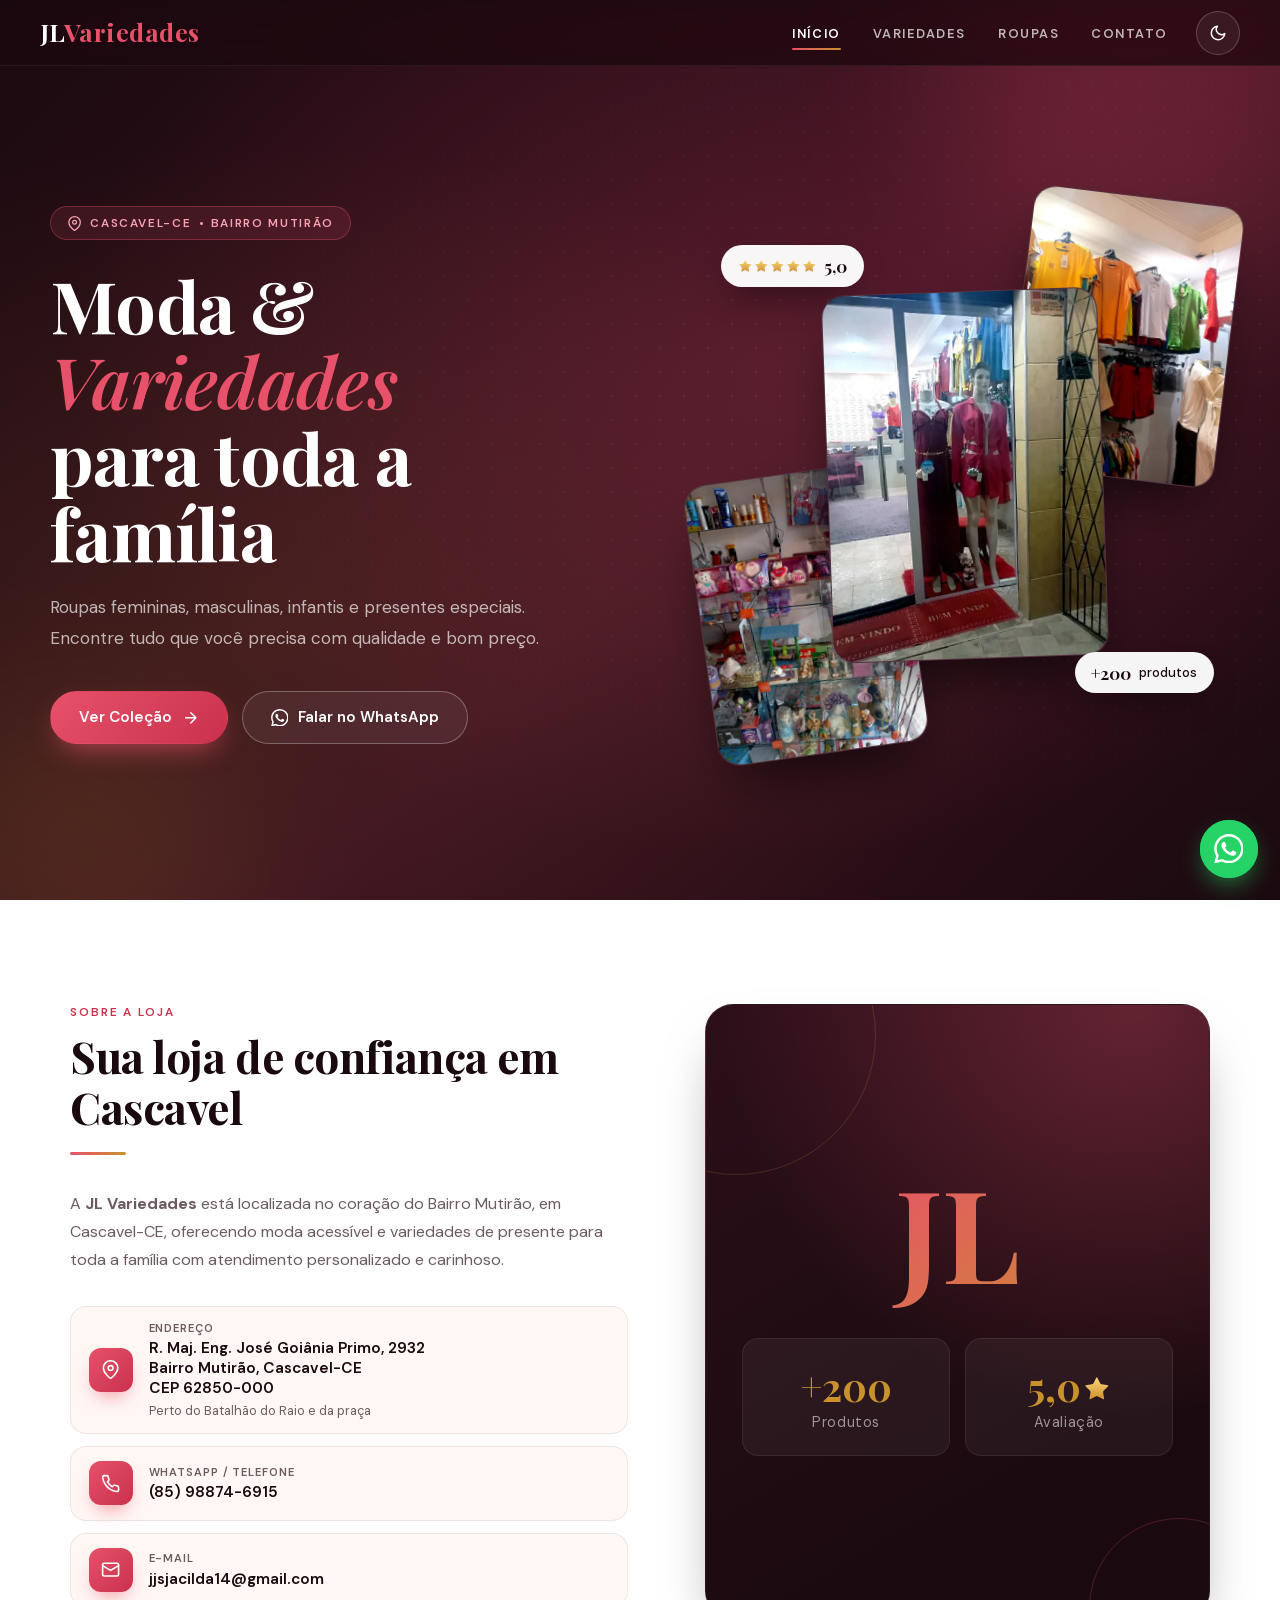
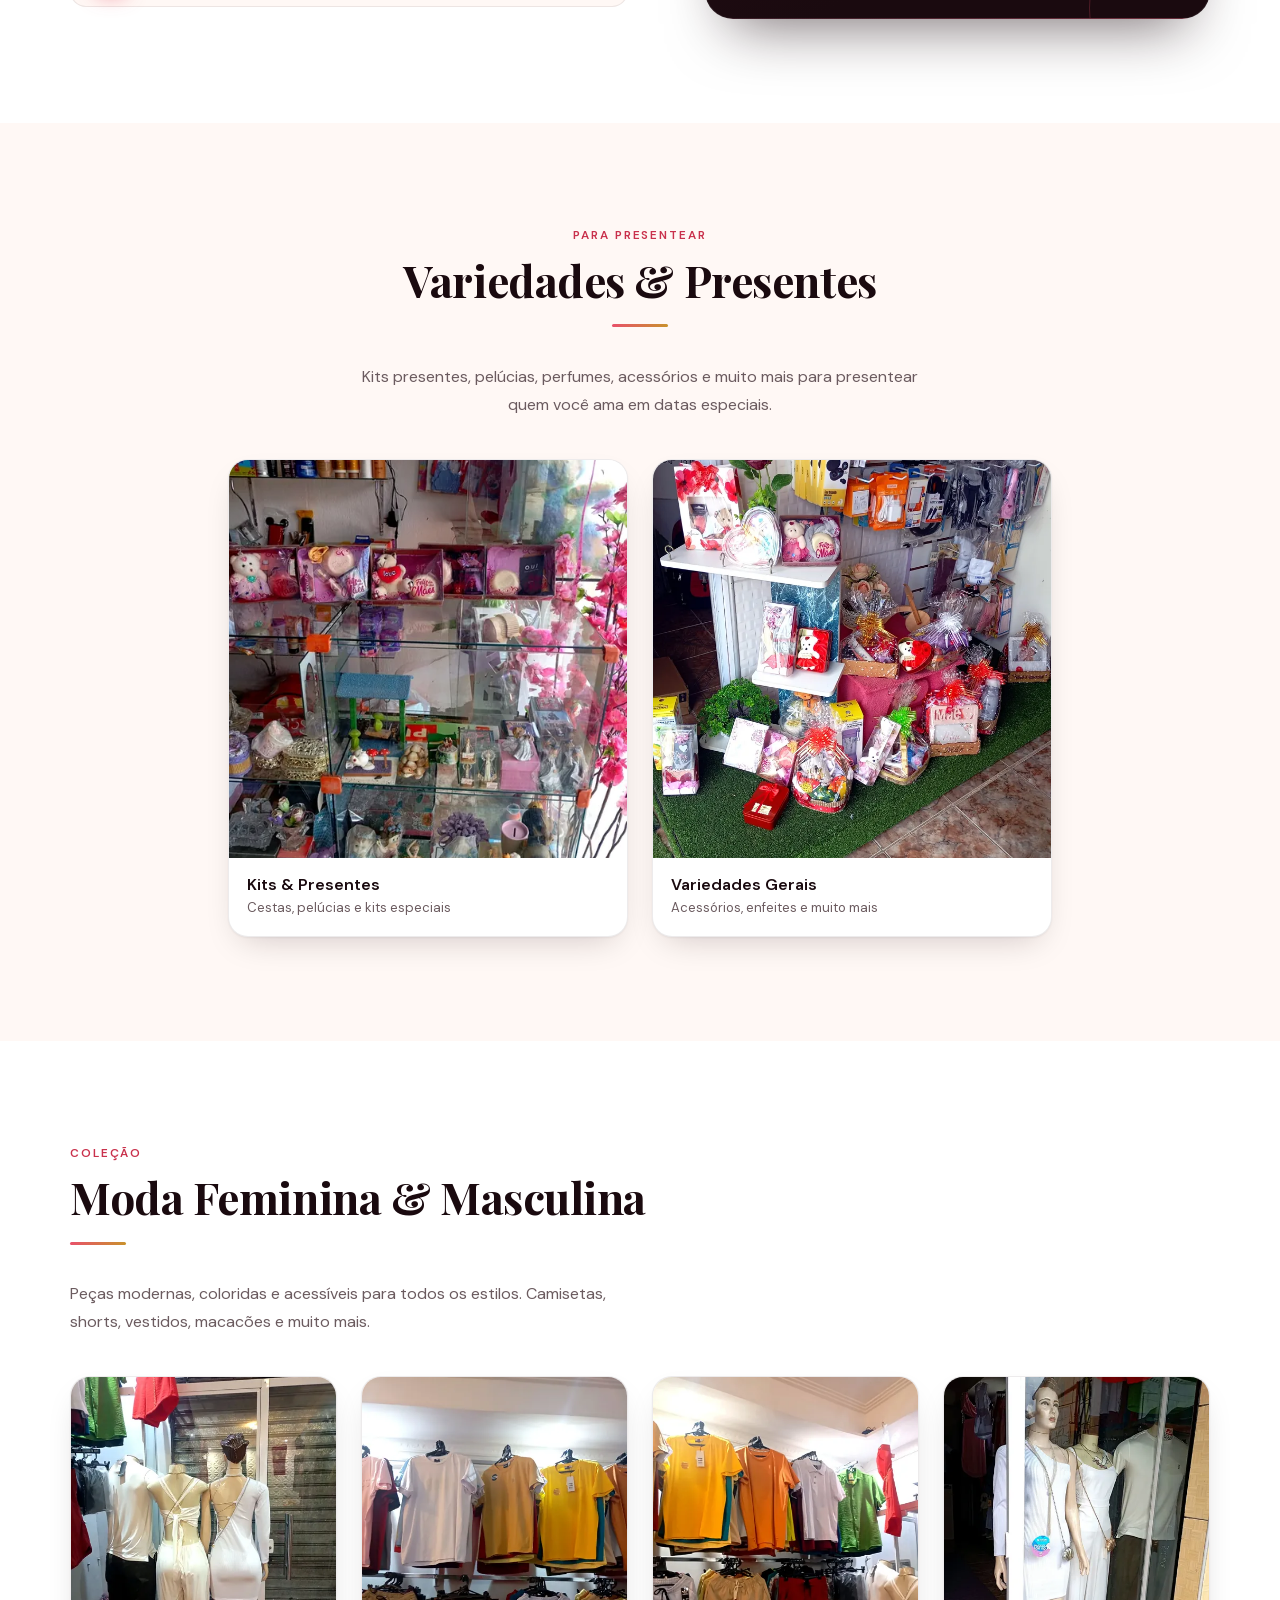
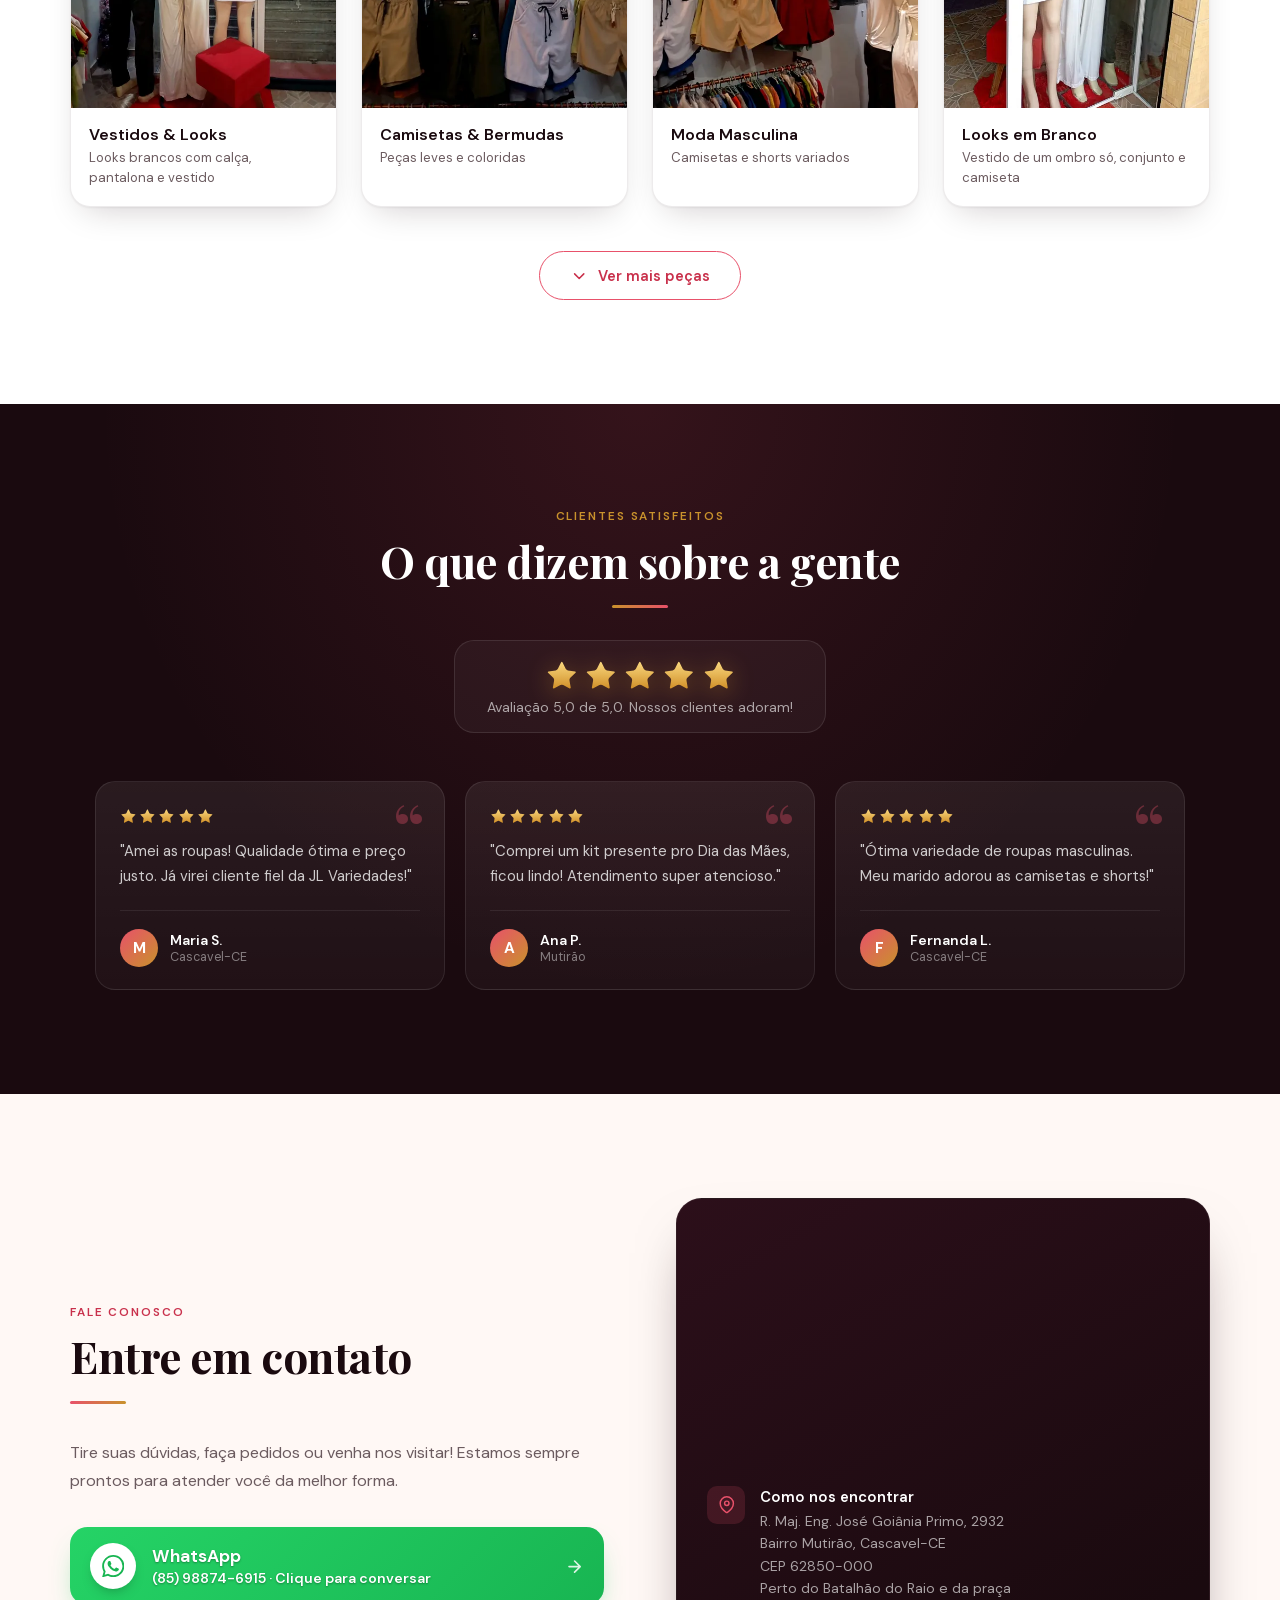
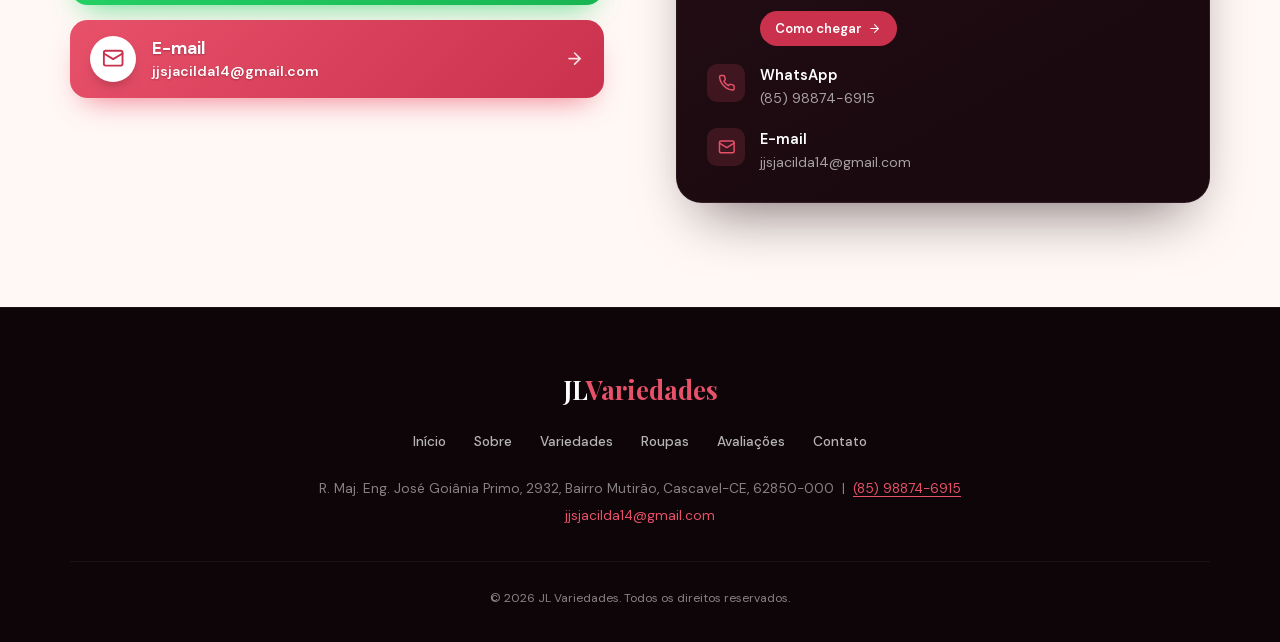
==== index.html @ 01ea27bd "Show the whole J and size the Sobre card to the text beside it The JL monogram used line-height 1 wi" ====
<!DOCTYPE html>
<html lang="pt-BR">
<head>
<meta charset="UTF-8">
<meta name="viewport" content="width=device-width, initial-scale=1.0">
<title>JL Variedades | Cascavel-CE</title>
<meta name="theme-color" content="#1a0a0f">
<meta name="description" content="Roupas femininas e masculinas, kits presentes, pelúcias, perfumes e acessórios no Bairro Mutirão, em Cascavel-CE. Faça pedidos pelo WhatsApp.">
<link rel="canonical" href="https://hriel123.github.io/jlvariedades-/">
<meta property="og:type" content="website">
<meta property="og:locale" content="pt_BR">
<meta property="og:site_name" content="JL Variedades">
<meta property="og:title" content="JL Variedades | Moda e variedades em Cascavel-CE">
<meta property="og:description" content="Roupas femininas e masculinas, kits presentes, pelúcias, perfumes e acessórios no Bairro Mutirão, em Cascavel-CE. Faça pedidos pelo WhatsApp.">
<meta property="og:url" content="https://hriel123.github.io/jlvariedades-/">
<meta property="og:image" content="https://hriel123.github.io/jlvariedades-/og-image.jpg">
<meta property="og:image:type" content="image/jpeg">
<meta property="og:image:width" content="1200">
<meta property="og:image:height" content="630">
<meta property="og:image:alt" content="Entrada da JL Variedades com manequins de vestido longo vinho e conjunto vermelho na vitrine">
<meta name="twitter:card" content="summary_large_image">
<script type="application/ld+json">
{
  "@context": "https://schema.org",
  "@type": "LocalBusiness",
  "name": "JL Variedades",
  "url": "https://hriel123.github.io/jlvariedades-/",
  "image": "https://hriel123.github.io/jlvariedades-/og-image.jpg",
  "telephone": "+5585988746915",
  "address": {
    "@type": "PostalAddress",
    "streetAddress": "R. Maj. Eng. José Goiânia Primo, 2932, Bairro Mutirão",
    "addressLocality": "Cascavel",
    "addressRegion": "CE",
    "postalCode": "62850-000",
    "addressCountry": "BR"
  }
}
</script>
<link rel="icon" type="image/png" sizes="48x48" href="favicon.png">
<link rel="apple-touch-icon" href="apple-touch-icon.png">
<link rel="icon" type="image/svg+xml" href="data:image/svg+xml,%3Csvg xmlns='http://www.w3.org/2000/svg' viewBox='0 0 100 100'%3E%3Cdefs%3E%3ClinearGradient id='g' x1='0%25' y1='0%25' x2='100%25' y2='100%25'%3E%3Cstop offset='0%25' stop-color='%231a0a0f'/%3E%3Cstop offset='100%25' stop-color='%233a1020'/%3E%3C/linearGradient%3E%3C/defs%3E%3Crect width='100' height='100' rx='22' fill='url(%23g)'/%3E%3Ctext x='50' y='67' font-family='Georgia, Times New Roman, serif' font-weight='700' font-size='50' fill='%23e8516a' text-anchor='middle'%3EJL%3C/text%3E%3C/svg%3E">
<script>
  (function() {
    document.documentElement.classList.add('js');
    var saved = localStorage.getItem('jl-theme');
    if (saved === 'dark' || (!saved && window.matchMedia('(prefers-color-scheme: dark)').matches)) document.documentElement.setAttribute('data-theme', 'dark');
  })();
</script>
<link rel="preload" href="fonts/playfair-display.woff2" as="font" type="font/woff2" crossorigin>
<link rel="preload" href="fonts/dm-sans.woff2" as="font" type="font/woff2" crossorigin>
<style>
  @font-face {
    font-family: 'Playfair Display';
    font-style: normal;
    font-weight: 600 700;
    font-display: swap;
    src: url(fonts/playfair-display.woff2) format('woff2');
    unicode-range: U+0000-00FF, U+0131, U+0152-0153, U+02BB-02BC, U+02C6, U+02DA, U+02DC, U+0304, U+0308, U+0329, U+2000-206F, U+20AC, U+2122, U+2191, U+2193, U+2212, U+2215, U+FEFF, U+FFFD;
  }
  @font-face {
    font-family: 'Playfair Display';
    font-style: italic;
    font-weight: 600;
    font-display: swap;
    src: url(fonts/playfair-display-italic.woff2) format('woff2');
    unicode-range: U+0000-00FF, U+0131, U+0152-0153, U+02BB-02BC, U+02C6, U+02DA, U+02DC, U+0304, U+0308, U+0329, U+2000-206F, U+20AC, U+2122, U+2191, U+2193, U+2212, U+2215, U+FEFF, U+FFFD;
  }
  @font-face {
    font-family: 'DM Sans';
    font-style: normal;
    font-weight: 400 700;
    font-display: swap;
    src: url(fonts/dm-sans.woff2) format('woff2');
    unicode-range: U+0000-00FF, U+0131, U+0152-0153, U+02BB-02BC, U+02C6, U+02DA, U+02DC, U+0304, U+0308, U+0329, U+2000-206F, U+20AC, U+2122, U+2191, U+2193, U+2212, U+2215, U+FEFF, U+FFFD;
  }

  /* ===== VARIÁVEIS ===== */
  :root {
    --rosa:    #e8516a;
    --rosa2:   #c9314c;
    --rosa-texto: #c9314c;
    --foco:    #a87618;
    --dourado: #c9922c;
    --escuro:  #1a0a0f;
    --vinho:   #3a1020;
    --claro:   #fff8f5;
    --cinza:   #6b5b5f;
    --branco:  #ffffff;
    --superficie: #ffffff;
    --texto:   #1a0a0f;
    --texto-claro: #ffffff;
    --borda:   rgba(26,10,15,.08);
    --verde-wp:#25d366;
    --r:       .75rem;
    --shadow:  0 8px 32px rgba(26,10,15,.15);
    --sombra-card: 0 1px 2px rgba(26,10,15,.05), 0 14px 34px -14px rgba(26,10,15,.22);
    --sombra-card-hover: 0 2px 4px rgba(26,10,15,.06), 0 28px 50px -18px rgba(26,10,15,.35);
    --header-h: 66px;
    --transicao-tema: background .3s ease, color .3s ease, border-color .3s ease;
  }

  [data-theme="dark"] {
    --rosa-texto: var(--rosa);
    --foco:    var(--dourado);
    --claro:   #150a0d;
    --superficie: #211217;
    --cinza:   #b09499;
    --texto:   #f7ece9;
    --borda:   rgba(255,255,255,.07);
    --shadow:  0 8px 32px rgba(0,0,0,.4);
    --sombra-card: 0 1px 2px rgba(0,0,0,.3), 0 14px 34px -14px rgba(0,0,0,.7);
    --sombra-card-hover: 0 2px 4px rgba(0,0,0,.3), 0 28px 50px -18px rgba(0,0,0,.9);
  }

  [data-theme="dark"] main > section + section,
  [data-theme="dark"] footer { border-top: 1px solid rgba(255,255,255,.1); }

  body, .sobre-info-item, .review-card {
    transition: var(--transicao-tema);
  }

  /* ===== RESET ===== */
  *, *::before, *::after { box-sizing: border-box; margin: 0; padding: 0; }
  html { scroll-behavior: smooth; }
  body {
    font-family: 'DM Sans', sans-serif;
    background: var(--escuro);
    color: var(--texto);
    overflow-x: hidden;
    -webkit-font-smoothing: antialiased;
  }
  img { display: block; max-width: 100%; }
  a  { text-decoration: none; color: inherit; }
  button { font-family: inherit; }
  ::selection { background: rgba(232,81,106,.28); }
  a:focus-visible, button:focus-visible { outline: 2px solid var(--foco); outline-offset: 3px; }
  header, .mobile-menu, .hero, #avaliacoes, footer, .contato-map, .lightbox { --foco: var(--dourado); }

  .ico {
    width: 1em; height: 1em; flex-shrink: 0;
    fill: none; stroke: currentColor; stroke-width: 2;
    stroke-linecap: round; stroke-linejoin: round;
  }
  .ico-fill { fill: currentColor; stroke: none; }
  .estrela { width: 1em; height: 1em; flex-shrink: 0; }
  .email { text-transform: lowercase; }

  /* ===== HEADER ===== */
  header {
    position: fixed; top: 0; left: 0; right: 0; z-index: 1000;
    height: var(--header-h);
    background: rgba(26,10,15,.78);
    -webkit-backdrop-filter: saturate(160%) blur(16px);
    backdrop-filter: saturate(160%) blur(16px);
    border-bottom: 1px solid rgba(255,255,255,.06);
    display: flex; align-items: center; justify-content: space-between;
    padding: 0 clamp(1.1rem, 4vw, 2.5rem);
    transition: background .3s, box-shadow .3s;
  }
  header.rolou {
    background: rgba(26,10,15,.92);
    box-shadow: 0 10px 30px -10px rgba(0,0,0,.6);
  }
  .logo {
    font-family: 'Playfair Display', serif;
    font-size: 1.55rem;
    font-weight: 700;
    color: var(--branco);
    letter-spacing: .02em;
    line-height: 1;
  }
  .logo span { color: var(--rosa); }

  /* nav desktop */
  .nav-wrap { display: flex; align-items: center; gap: 1.75rem; }
  nav ul {
    list-style: none;
    display: flex; gap: 2rem;
  }
  nav a {
    position: relative;
    padding: .4rem 0;
    font-size: .8rem;
    font-weight: 600;
    color: rgba(255,255,255,.7);
    letter-spacing: .12em;
    text-transform: uppercase;
    transition: color .25s;
  }
  nav a::after {
    content: '';
    position: absolute; left: 0; right: 0; bottom: -2px;
    height: 2px; border-radius: 2px;
    background: linear-gradient(90deg, var(--rosa), var(--dourado));
    transform: scaleX(0); transform-origin: left;
    transition: transform .3s ease;
  }
  nav a:hover, nav a.ativo { color: var(--branco); }
  nav a:hover::after, nav a.ativo::after { transform: scaleX(1); }

  /* theme toggle */
  .theme-toggle {
    width: 44px; height: 44px;
    border-radius: 50%;
    border: 1px solid rgba(255,255,255,.2);
    background: rgba(255,255,255,.06);
    color: var(--branco);
    display: flex; align-items: center; justify-content: center;
    cursor: pointer;
    transition: background .2s, border-color .2s;
    flex-shrink: 0;
  }
  .theme-toggle:hover { background: rgba(255,255,255,.14); border-color: rgba(255,255,255,.35); }
  .theme-toggle .icon-sun { display: none; }
  [data-theme="dark"] .theme-toggle .icon-moon { display: none; }
  [data-theme="dark"] .theme-toggle .icon-sun { display: block; }

  /* hamburger */
  .hamburger {
    display: none;
    flex-direction: column; gap: 5px;
    align-items: center; justify-content: center;
    width: 44px; height: 44px;
    cursor: pointer; background: none; border: none; padding: 0;
  }
  .hamburger span {
    display: block; width: 24px; height: 2px; border-radius: 2px;
    background: var(--branco);
    transition: transform .3s, opacity .3s;
  }
  .hamburger.open span:nth-child(1) { transform: translateY(7px) rotate(45deg); }
  .hamburger.open span:nth-child(2) { opacity: 0; }
  .hamburger.open span:nth-child(3) { transform: translateY(-7px) rotate(-45deg); }

  /* mobile menu */
  .mobile-menu {
    position: fixed; top: var(--header-h); left: 0; right: 0; z-index: 999;
    background: rgba(26,10,15,.97);
    -webkit-backdrop-filter: blur(16px);
    backdrop-filter: blur(16px);
    display: flex; flex-direction: column;
    padding: .5rem 1.5rem 1.75rem;
    border-bottom: 1px solid rgba(255,255,255,.06);
    box-shadow: 0 18px 30px -12px rgba(0,0,0,.6);
    opacity: 0; visibility: hidden; transform: translateY(-10px);
    transition: opacity .25s, transform .25s, visibility .25s;
  }
  .mobile-menu.open { opacity: 1; visibility: visible; transform: none; }
  .mobile-menu a {
    display: flex; align-items: center; justify-content: space-between;
    font-family: 'Playfair Display', serif;
    font-size: 1.35rem; font-weight: 600;
    color: rgba(255,255,255,.88);
    padding: 1rem .25rem;
    border-bottom: 1px solid rgba(255,255,255,.08);
    transition: color .2s, padding-left .2s;
  }
  .mobile-menu a .ico { font-size: 1.1rem; color: var(--rosa); }
  .mobile-menu a:hover { color: var(--rosa); padding-left: .6rem; }

  /* ===== HERO ===== */
  .hero {
    min-height: 100vh;
    min-height: 100svh;
    background: linear-gradient(135deg, var(--escuro) 0%, var(--vinho) 55%, #1a0a0f 100%);
    display: flex; align-items: center;
    padding: calc(var(--header-h) + 3.5rem) clamp(1.25rem, 4vw, 2.5rem) 4.5rem;
    position: relative;
    overflow: hidden;
  }
  .hero::before {
    content: '';
    position: absolute; inset: 0;
    background: radial-gradient(ellipse at 60% 40%, rgba(232,81,106,.18) 0%, transparent 65%),
                radial-gradient(ellipse at 20% 70%, rgba(201,146,44,.12) 0%, transparent 55%);
  }
  .hero::after {
    content: '';
    position: absolute; inset: 0;
    background-image: radial-gradient(rgba(255,255,255,.09) 1px, transparent 1.5px);
    background-size: 24px 24px;
    -webkit-mask-image: radial-gradient(ellipse at 75% 45%, #000 0%, transparent 65%);
    mask-image: radial-gradient(ellipse at 75% 45%, #000 0%, transparent 65%);
    pointer-events: none;
  }
  .hero-inner {
    position: relative; z-index: 1;
    width: 100%; max-width: 1180px; margin: 0 auto;
    display: grid;
    grid-template-columns: minmax(0, 1.05fr) minmax(0, .95fr);
    gap: clamp(2rem, 5vw, 4.5rem);
    align-items: center;
  }
  .hero-content { max-width: 620px; }
  .hero-badge {
    display: inline-flex; align-items: center; gap: .5rem;
    background: rgba(232,81,106,.12);
    border: 1px solid rgba(232,81,106,.35);
    color: #f9a3b2;
    font-size: .74rem;
    font-weight: 600;
    letter-spacing: .14em;
    text-transform: uppercase;
    padding: .5rem 1rem;
    border-radius: 2rem;
    margin-bottom: 1.6rem;
    animation: fadeUp .6s .1s both;
  }
  .hero-badge .ico { font-size: .95rem; }
  .hero h1 {
    font-family: 'Playfair Display', serif;
    font-size: clamp(2.6rem, 5.6vw, 4.6rem);
    font-weight: 700;
    color: var(--branco);
    line-height: 1.06;
    letter-spacing: -.01em;
    margin-bottom: 1.4rem;
    animation: fadeUp .6s .2s both;
  }
  .hero h1 em { color: var(--rosa); font-style: italic; font-weight: 600; }
  .hero p {
    font-size: 1.08rem;
    color: rgba(255,255,255,.68);
    line-height: 1.75;
    max-width: 520px;
    margin-bottom: 2.4rem;
    animation: fadeUp .6s .35s both;
  }
  .hero-btns {
    display: flex; flex-wrap: wrap; gap: .85rem;
    animation: fadeUp .6s .5s both;
  }
  .btn {
    display: inline-flex; align-items: center; justify-content: center; gap: .6rem;
    padding: .95rem 1.75rem; border-radius: 999px;
    font-size: .95rem; font-weight: 600; cursor: pointer;
    border: 1px solid transparent;
    transition: transform .2s, box-shadow .2s, background .2s, border-color .2s;
  }
  .btn .ico { font-size: 1.1rem; transition: transform .2s; }
  .btn:hover { transform: translateY(-2px); }
  .btn-rosa {
    background: linear-gradient(135deg, var(--rosa), var(--rosa2));
    color: var(--branco);
    box-shadow: 0 12px 28px -10px rgba(232,81,106,.75);
  }
  .btn-rosa:hover { box-shadow: 0 18px 34px -10px rgba(232,81,106,.85); }
  .btn-rosa:hover .ico { transform: translateX(3px); }
  .btn-ghost {
    background: rgba(255,255,255,.06);
    color: var(--branco);
    border-color: rgba(255,255,255,.28);
  }
  .btn-ghost:hover { border-color: rgba(255,255,255,.6); background: rgba(255,255,255,.1); }

  @keyframes fadeUp {
    from { opacity: 0; transform: translateY(22px); }
    to   { opacity: 1; transform: translateY(0); }
  }

  /* decorative glows */
  .hero-deco {
    position: absolute;
    border-radius: 50%;
    filter: blur(80px);
    pointer-events: none;
  }
  .deco1 { width: 460px; height: 460px; top: -160px; right: -120px; background: var(--rosa); opacity: .22; }
  .deco2 { width: 340px; height: 340px; bottom: -140px; left: -100px; background: var(--dourado); opacity: .14; }

  /* fotos do hero */
  .hero-fotos {
    position: relative;
    height: clamp(420px, 44vw, 560px);
  }
  .hf {
    position: absolute;
    aspect-ratio: 3 / 4;
    object-fit: cover;
    border-radius: 1.4rem;
    border: 1px solid rgba(255,255,255,.14);
    box-shadow: 0 30px 60px -20px rgba(0,0,0,.75);
    background: var(--vinho);
  }
  .hf1 { width: 52%; left: 24%; top: 50%; z-index: 2; transform: translateY(-50%) rotate(-2deg); animation: fotoIn .9s .25s both; }
  .hf2 { width: 40%; right: 0; top: 0; transform: rotate(7deg); animation: fotoIn .9s .45s both; }
  .hf3 { width: 40%; left: 0; bottom: 0; transform: rotate(-8deg); animation: fotoIn .9s .6s both; }
  .hero-chip {
    position: absolute; z-index: 3;
    display: flex; align-items: center; gap: .5rem;
    background: rgba(255,255,255,.96);
    color: var(--escuro);
    padding: .6rem 1.05rem;
    border-radius: 999px;
    font-size: .8rem; font-weight: 500;
    white-space: nowrap;
    box-shadow: 0 16px 32px -12px rgba(0,0,0,.6);
    animation: chipIn .6s 1s both, flutua 5s 1.6s ease-in-out infinite;
  }
  .hero-chip strong { font-family: 'Playfair Display', serif; font-size: 1.05rem; font-weight: 700; }
  .hero-chip .estrelas { display: inline-flex; gap: .1rem; font-size: .9rem; }
  .chip-nota { left: 4%; top: 9%; }
  .chip-produtos { right: 3%; bottom: 11%; animation-delay: 1.15s, 4.1s; }

  @keyframes fotoIn {
    from { opacity: 0; translate: 0 34px; }
    to   { opacity: 1; translate: 0 0; }
  }
  @keyframes chipIn {
    from { opacity: 0; }
    to   { opacity: 1; }
  }
  @keyframes flutua {
    0%, 100% { translate: 0 0; }
    50%      { translate: 0 -8px; }
  }

  /* ===== SECTION BASE ===== */
  section { padding: clamp(4.5rem, 9vw, 6.5rem) clamp(1.25rem, 4vw, 2.5rem); }
  section:focus { outline: none; }
  .container { max-width: 1140px; margin: 0 auto; }
  .section-label {
    font-size: .74rem;
    font-weight: 600;
    letter-spacing: .16em;
    text-transform: uppercase;
    color: var(--rosa-texto);
    margin-bottom: .7rem;
  }
  .section-title {
    font-family: 'Playfair Display', serif;
    font-size: clamp(1.9rem, 4vw, 2.75rem);
    font-weight: 700;
    line-height: 1.15;
    letter-spacing: -.01em;
    margin-bottom: 1rem;
    color: var(--texto);
  }
  .section-desc {
    color: var(--cinza);
    max-width: 560px;
    line-height: 1.75;
    font-size: 1rem;
  }

  /* divider */
  .divider {
    width: 56px; height: 3px;
    background: linear-gradient(90deg, var(--rosa), var(--dourado));
    border-radius: 2px;
    margin: 1.2rem 0 2.2rem;
  }

  /* animação ao rolar */
  .js .reveal {
    opacity: 0;
    transform: translateY(28px);
    transition: opacity .8s ease, transform .8s cubic-bezier(.2,.7,.2,1);
    transition-delay: var(--d, 0s);
  }
  .js .reveal.visivel { opacity: 1; transform: none; }

  /* ===== SOBRE ===== */
  #sobre { background: var(--superficie); }
  .sobre-grid {
    display: grid;
    grid-template-columns: 1.05fr .95fr;
    gap: clamp(2.5rem, 6vw, 5rem);
    align-items: center;
  }
  .sobre-info-item {
    display: flex; align-items: center; gap: 1rem;
    padding: .9rem 1.1rem;
    background: var(--claro);
    border: 1px solid var(--borda);
    border-radius: 1rem;
    margin-bottom: .75rem;
  }
  .info-icon {
    width: 44px; height: 44px; flex-shrink: 0;
    background: linear-gradient(135deg, var(--rosa), var(--rosa2));
    border-radius: 12px;
    display: flex; align-items: center; justify-content: center;
    color: var(--branco);
    font-size: 1.2rem;
    box-shadow: 0 10px 20px -8px rgba(232,81,106,.7);
  }
  .info-label {
    font-size: .7rem; font-weight: 600;
    letter-spacing: .08em; text-transform: uppercase;
    color: var(--cinza); margin-bottom: .2rem;
  }
  .info-val   { font-weight: 600; font-size: .96rem; }
  .nowrap     { white-space: nowrap; }
  .info-ref   { font-size: .8rem; color: var(--cinza); margin-top: .2rem; }

  .sobre-visual {
    position: relative;
    overflow: hidden;
    background: radial-gradient(circle at 85% 0%, rgba(232,81,106,.32), transparent 55%),
                linear-gradient(150deg, #2c0f1a, var(--escuro) 75%);
    border: 1px solid rgba(255,255,255,.06);
    border-radius: 1.75rem;
    padding: 2.75rem 2.25rem;
    text-align: center;
    color: var(--branco);
    box-shadow: 0 30px 60px -25px rgba(26,10,15,.6);
  }
  .sobre-visual::before,
  .sobre-visual::after {
    content: '';
    position: absolute;
    border-radius: 50%;
    border: 1px solid rgba(201,146,44,.22);
    pointer-events: none;
  }
  .sobre-visual::before { width: 280px; height: 280px; top: -110px; left: -110px; }
  .sobre-visual::after  { width: 180px; height: 180px; bottom: -80px; right: -60px; border-color: rgba(232,81,106,.25); }
  .sobre-visual .big-num {
    font-family: 'Playfair Display', serif;
    font-size: 4.5rem;
    font-weight: 700;
    line-height: 1;
    padding: 0 .06em .16em;
    background: linear-gradient(135deg, var(--rosa) 20%, var(--dourado));
    -webkit-background-clip: text;
    background-clip: text;
    color: transparent;
  }
  .sobre-stats {
    position: relative; z-index: 1;
    display: grid; grid-template-columns: 1fr 1fr; gap: .9rem;
    margin-top: 1.8rem;
  }
  .stat-card {
    background: rgba(255,255,255,.05);
    border: 1px solid rgba(255,255,255,.08);
    border-radius: 1rem;
    padding: 1.15rem 1rem;
  }
  .stat-num { font-family: 'Playfair Display', serif; font-size: 1.9rem; font-weight: 700; color: var(--dourado); line-height: 1.2; }
  .stat-num .estrela { width: .72em; height: .72em; margin-left: .06em; vertical-align: -.02em; }
  .stat-lbl { font-size: .76rem; color: rgba(255,255,255,.55); margin-top: .25rem; letter-spacing: .04em; }

  /* ===== GALERIAS ===== */
  #variedades { background: var(--claro); }
  #roupas     { background: var(--superficie); }

  .gallery-grid {
    display: grid;
    grid-template-columns: repeat(auto-fill, minmax(240px, 1fr));
    gap: 1.5rem;
  }

  .gallery-grid-compact {
    grid-template-columns: repeat(2, minmax(0, 400px));
    justify-content: center;
  }
  .gallery-grid-compact .card-img { aspect-ratio: 1 / 1; }
  @media (min-width: 1024px) {
    #variedades .section-label, #variedades .section-title, #variedades .section-desc { text-align: center; }
    #variedades .divider, #variedades .section-desc { margin-left: auto; margin-right: auto; }
  }

  /* CARD */
  .card {
    border-radius: 1.25rem;
    overflow: hidden;
    border: 1px solid var(--borda);
    box-shadow: var(--sombra-card);
    background: var(--superficie);
    transition: transform .35s ease, box-shadow .35s ease, background .3s ease;
    cursor: zoom-in;
  }
  .card:hover { transform: translateY(-6px); box-shadow: var(--sombra-card-hover); }
  .card-img {
    position: relative;
    overflow: hidden;
    aspect-ratio: 4/5;
    background: var(--claro);
  }
  .card-img img {
    width: 100%; height: 100%;
    object-fit: cover;
    transition: transform .6s cubic-bezier(.2,.7,.2,1);
  }
  .card:hover .card-img img { transform: scale(1.06); }
  .card:has(.card-img:focus-visible) { outline: 2px solid var(--foco); outline-offset: 3px; }
  @supports selector(:has(*)) { .card-img:focus-visible { outline: none; } }
  .card-img::after {
    content: '';
    position: absolute; top: .75rem; right: .75rem;
    width: 36px; height: 36px;
    border-radius: 50%;
    background: rgba(255,255,255,.92) url("data:image/svg+xml,%3Csvg xmlns='http://www.w3.org/2000/svg' viewBox='0 0 24 24' fill='none' stroke='%231a0a0f' stroke-width='2' stroke-linecap='round'%3E%3Ccircle cx='11' cy='11' r='7'/%3E%3Cpath d='m21 21-4.3-4.3M11 8v6M8 11h6'/%3E%3C/svg%3E") center / 18px no-repeat;
    box-shadow: 0 6px 16px -6px rgba(0,0,0,.45);
    opacity: 0; transform: scale(.8);
    transition: opacity .3s, transform .3s;
    pointer-events: none;
  }
  .card:hover .card-img::after { opacity: 1; transform: none; }
  .card-overlay {
    position: absolute; inset: 0;
    background: linear-gradient(to top, rgba(26,10,15,.7) 0%, transparent 50%);
    opacity: 0;
    pointer-events: none;
    transition: opacity .35s;
    display: flex; align-items: flex-end; padding: 1rem;
  }
  .card:hover .card-overlay { opacity: 1; }
  .card-overlay span {
    color: var(--branco); font-size: .72rem; font-weight: 600;
    letter-spacing: .1em; text-transform: uppercase;
    background: rgba(255,255,255,.14);
    border: 1px solid rgba(255,255,255,.28);
    -webkit-backdrop-filter: blur(6px);
    backdrop-filter: blur(6px);
    padding: .35rem .8rem;
    border-radius: 999px;
    transform: translateY(8px);
    transition: transform .35s;
  }
  .card:hover .card-overlay span { transform: none; }
  .card-body { padding: 1rem 1.15rem 1.15rem; }
  .card-body h3 { font-size: 1rem; font-weight: 600; margin-bottom: .2rem; }
  .card-body p  { font-size: .82rem; color: var(--cinza); line-height: 1.5; }

  @media (hover: none) {
    .card-img::after { opacity: 1; transform: none; width: 32px; height: 32px; background-size: 16px; }
  }

  /* ver mais */
  .hidden-card { display: none; }
  .ver-mais-wrap { text-align: center; margin-top: 2.75rem; }
  #btn-ver-mais {
    background: transparent;
    border: 1.5px solid var(--rosa);
    color: var(--rosa-texto);
    padding: .85rem 1.9rem;
    border-radius: 999px;
    font-size: .92rem; font-weight: 600;
    cursor: pointer;
    transition: background .25s, color .25s, transform .2s, box-shadow .25s;
    display: inline-flex; align-items: center; gap: .55rem;
  }
  #btn-ver-mais:hover {
    background: var(--rosa); color: var(--branco);
    transform: translateY(-2px);
    box-shadow: 0 12px 26px -10px rgba(232,81,106,.7);
  }
  #btn-icon { display: inline-flex; font-size: 1.15rem; transition: transform .3s; }
  #btn-ver-mais.aberto #btn-icon { transform: rotate(180deg); }

  /* ===== ESTRELAS ===== */
  #avaliacoes {
    background: radial-gradient(ellipse at 50% 0%, rgba(232,81,106,.13), transparent 60%), var(--escuro);
  }
  #avaliacoes .section-title { color: var(--branco); }
  #avaliacoes .section-desc  { color: rgba(255,255,255,.55); }
  #avaliacoes .divider       { background: linear-gradient(90deg, var(--dourado), var(--rosa)); }
  .stars-container {
    display: inline-flex; flex-direction: column; align-items: center; gap: .35rem;
    padding: 1.1rem 2rem 1rem;
    border: 1px solid rgba(255,255,255,.1);
    border-radius: 1.25rem;
    background: rgba(255,255,255,.04);
  }
  .stars { display: flex; gap: .35rem; font-size: 2.1rem; filter: drop-shadow(0 4px 12px rgba(209,145,42,.45)); }
  .js .stars-container.visivel .estrela { animation: estrelaIn .55s cubic-bezier(.3,1.6,.5,1) both; }
  .stars .estrela:nth-child(1) { animation-delay: .25s; }
  .stars .estrela:nth-child(2) { animation-delay: .35s; }
  .stars .estrela:nth-child(3) { animation-delay: .45s; }
  .stars .estrela:nth-child(4) { animation-delay: .55s; }
  .stars .estrela:nth-child(5) { animation-delay: .65s; }
  @keyframes estrelaIn {
    from { opacity: 0; transform: scale(.3) rotate(-35deg); }
    to   { opacity: 1; transform: none; }
  }
  .stars-label { color: rgba(255,255,255,.62); font-size: .88rem; }
  .review-cards { display: flex; flex-wrap: wrap; justify-content: center; gap: 1.25rem; margin-top: 3rem; }
  .review-card { flex: 1 1 260px; max-width: 350px; }
  .review-card {
    position: relative;
    display: flex; flex-direction: column;
    text-align: left;
    background: linear-gradient(180deg, rgba(255,255,255,.07), rgba(255,255,255,.03));
    border: 1px solid rgba(255,255,255,.09);
    border-radius: 1.25rem;
    padding: 1.6rem 1.5rem 1.4rem;
  }
  .review-card::before {
    content: '\201C';
    position: absolute; top: .55rem; right: 1.2rem;
    font-family: 'Playfair Display', serif;
    font-size: 4.5rem; line-height: 1;
    color: rgba(232,81,106,.35);
  }
  .review-stars { display: flex; gap: .15rem; font-size: 1.05rem; margin-bottom: .9rem; }
  .review-text  { color: rgba(255,255,255,.78); font-size: .93rem; line-height: 1.7; margin-bottom: 1.3rem; }
  .review-author{
    display: flex; align-items: center; gap: .75rem;
    margin-top: auto;
    padding-top: 1.1rem;
    border-top: 1px solid rgba(255,255,255,.08);
    color: rgba(255,255,255,.45); font-size: .78rem;
  }
  .review-author strong { display: block; color: var(--branco); font-size: .88rem; font-weight: 600; }
  .avatar {
    width: 38px; height: 38px; flex-shrink: 0;
    border-radius: 50%;
    background: linear-gradient(135deg, var(--rosa), var(--dourado));
    color: var(--branco);
    font-weight: 700; font-size: .95rem;
    display: flex; align-items: center; justify-content: center;
  }

  /* ===== CONTATO ===== */
  #contato { background: var(--claro); }
  .contato-grid {
    display: grid; grid-template-columns: 1fr 1fr; gap: clamp(2.5rem, 6vw, 4.5rem); align-items: center;
  }
  .contato-btns { display: flex; flex-direction: column; gap: .9rem; margin-top: 2rem; }
  .btn-contato {
    display: flex; align-items: center; gap: 1rem;
    padding: 1rem 1.25rem;
    border-radius: 1.1rem;
    font-size: 1.02rem; font-weight: 600;
    border: none; cursor: pointer;
    transition: transform .2s, box-shadow .2s;
    text-align: left;
  }
  .btn-contato:hover { transform: translateY(-3px); }
  .btn-contato .icon {
    width: 46px; height: 46px; flex-shrink: 0;
    border-radius: 50%;
    background: var(--branco);
    box-shadow: 0 6px 14px -6px rgba(0,0,0,.35);
    display: flex; align-items: center; justify-content: center;
    font-size: 1.4rem;
  }
  .btn-contato.wp .icon   { color: #18b552; }
  .btn-contato.mail .icon { color: var(--rosa2); }
  .btn-contato .seta { margin-left: auto; font-size: 1.2rem; opacity: .85; transition: transform .2s; }
  .btn-contato:hover .seta { transform: translateX(4px); }
  .btn-contato.wp    { background: linear-gradient(135deg, #25d366, #18b552); color: var(--branco); box-shadow: 0 14px 30px -14px rgba(37,211,102,.8); text-shadow: 0 1px 2px rgba(0,60,25,.45); }
  .btn-contato.mail  { background: linear-gradient(135deg, var(--rosa), var(--rosa2)); color: var(--branco); box-shadow: 0 14px 30px -14px rgba(232,81,106,.8); text-shadow: 0 1px 2px rgba(90,10,30,.4); }
  .btn-contato > div { font-size: 1.08rem; font-weight: 700; }
  .btn-contato small { display: block; font-size: .88rem; font-weight: 600; margin-top: .15rem; }

  .contato-map {
    background: linear-gradient(150deg, #2c0f1a, var(--escuro) 75%);
    border: 1px solid rgba(255,255,255,.06);
    border-radius: 1.6rem;
    padding: .9rem;
    color: var(--branco);
    box-shadow: 0 30px 60px -25px rgba(26,10,15,.6);
  }
  .contato-map iframe { display: block; }
  .map-detail {
    display: grid; gap: 1.1rem;
    padding: 1.4rem 1rem .9rem;
    font-size: .88rem; color: rgba(255,255,255,.62); line-height: 1.6;
  }
  .map-item { display: flex; align-items: flex-start; gap: .9rem; }
  .map-ico {
    width: 38px; height: 38px; flex-shrink: 0;
    border-radius: 10px;
    background: rgba(232,81,106,.16);
    color: var(--rosa);
    display: flex; align-items: center; justify-content: center;
    font-size: 1.1rem;
  }
  .map-detail strong { color: var(--branco); display: block; font-size: .92rem; font-weight: 600; }
  .como-chegar {
    display: flex; width: max-content; align-items: center; gap: .4rem;
    margin-top: .7rem;
    padding: .45rem .95rem;
    border-radius: 999px;
    background: var(--rosa2);
    color: var(--branco);
    font-size: .82rem; font-weight: 600;
    transition: background .2s;
  }
  .como-chegar:hover { background: #b8243f; }
  .como-chegar .ico { transition: transform .2s; }
  .como-chegar:hover .ico { transform: translateX(3px); }

  /* ===== FOOTER ===== */
  footer {
    background: #0d0508;
    color: rgba(255,255,255,.5);
    text-align: center;
    padding: 3.5rem 1.5rem 2rem;
    font-size: .85rem;
    line-height: 2;
    border-top: 1px solid rgba(255,255,255,.05);
  }
  footer a { display: inline-block; color: var(--rosa); transition: color .2s; }
  footer a:hover { color: #f27d91; }
  footer a[href^="tel:"] { text-decoration: underline; text-underline-offset: 3px; }
  .footer-logo {
    font-family: 'Playfair Display', serif;
    font-size: 1.6rem; font-weight: 700; color: var(--branco); margin-bottom: .75rem;
  }
  .footer-logo span { color: var(--rosa); }
  .footer-nav {
    display: flex; flex-wrap: wrap; justify-content: center; gap: .25rem 1.75rem;
    margin-bottom: 1.25rem;
  }
  .footer-nav a { color: rgba(255,255,255,.7); font-weight: 500; }
  .footer-nav a:hover { color: var(--rosa); }
  .footer-copy {
    max-width: 1140px; margin: 2rem auto 0; padding-top: 1.5rem;
    border-top: 1px solid rgba(255,255,255,.06);
    font-size: .75rem; color: rgba(255,255,255,.5);
  }

  /* ===== WHATSAPP FLOAT ===== */
  .wp-float {
    position: fixed; bottom: 1.4rem; right: 1.4rem; z-index: 900;
    width: 58px; height: 58px;
    background: var(--verde-wp);
    color: var(--branco);
    border-radius: 50%;
    display: flex; align-items: center; justify-content: center;
    font-size: 1.85rem;
    box-shadow: 0 10px 26px -6px rgba(37,211,102,.65);
    transition: transform .25s, box-shadow .25s;
  }
  .wp-float::before {
    content: '';
    position: absolute; inset: 0;
    border-radius: 50%;
    border: 2px solid var(--verde-wp);
    animation: onda 2.4s ease-out infinite;
  }
  .wp-float:hover { transform: scale(1.08); box-shadow: 0 14px 32px -6px rgba(37,211,102,.8); }
  .wp-float { transition: transform .25s, box-shadow .25s, opacity .25s, visibility .25s; }
  @media (max-width: 900px) {
    .wp-float.sobre-botoes { opacity: 0; visibility: hidden; }
  }
  @keyframes onda {
    0%   { transform: scale(1);   opacity: .7; }
    100% { transform: scale(1.6); opacity: 0; }
  }

  /* ===== LIGHTBOX ===== */
  .lightbox {
    display: none;
    position: fixed;
    inset: 0;
    z-index: 2000;
    background: rgba(26,10,15,.92);
    -webkit-backdrop-filter: blur(6px);
    backdrop-filter: blur(6px);
    align-items: center;
    justify-content: center;
    padding: 2.5rem 1.25rem;
    opacity: 0;
    transition: opacity .3s ease;
  }
  .lightbox.open {
    display: flex;
    opacity: 1;
  }
  .lightbox-inner {
    position: relative;
    max-width: min(90vw, 900px);
    display: flex;
    flex-direction: column;
    align-items: center;
    justify-content: center;
    gap: .9rem;
    transform: scale(.94);
    transition: transform .3s ease;
  }
  .lightbox.open .lightbox-inner { transform: scale(1); }
  @starting-style {
    .lightbox.open { opacity: 0; }
    .lightbox.open .lightbox-inner { transform: scale(.94); }
  }
  .lightbox-img {
    display: block;
    max-width: 100%;
    max-height: 80vh;
    width: auto;
    height: auto;
    object-fit: contain;
    border-radius: .85rem;
    box-shadow: 0 20px 60px rgba(0,0,0,.55);
    background: var(--escuro);
  }
  .lightbox-caption {
    color: rgba(255,255,255,.88);
    font-size: .95rem; font-weight: 500;
    text-align: center;
  }
  .lightbox-caption small { color: rgba(255,255,255,.45); font-size: .8rem; margin-left: .6rem; }
  .lightbox-wp {
    display: inline-flex; align-items: center; gap: .55rem;
    padding: .75rem 1.4rem;
    border-radius: 999px;
    background: linear-gradient(135deg, #25d366, #18b552);
    color: var(--branco);
    font-size: .95rem; font-weight: 700;
    box-shadow: 0 14px 30px -14px rgba(37,211,102,.8);
    text-shadow: 0 1px 2px rgba(0,60,25,.45);
    transition: transform .2s;
  }
  .lightbox-wp .ico { font-size: 1.2rem; }
  .lightbox-wp:hover { transform: translateY(-2px); }
  .lightbox-close {
    position: absolute;
    top: -18px;
    right: -18px;
    width: 44px;
    height: 44px;
    border-radius: 50%;
    border: none;
    background: var(--rosa);
    color: var(--branco);
    font-size: 1.5rem;
    line-height: 1;
    display: flex;
    align-items: center;
    justify-content: center;
    cursor: pointer;
    box-shadow: 0 6px 20px rgba(0,0,0,.4);
    transition: background .2s, transform .2s;
  }
  .lightbox-close:hover { background: var(--rosa2); transform: scale(1.08); }
  .lightbox-nav {
    position: absolute; top: 50%;
    transform: translateY(-50%);
    width: 48px; height: 48px;
    border-radius: 50%;
    border: 1px solid rgba(255,255,255,.2);
    background: rgba(255,255,255,.08);
    color: var(--branco);
    font-size: 1.4rem;
    display: flex; align-items: center; justify-content: center;
    cursor: pointer;
    transition: background .2s, border-color .2s;
  }
  .lightbox-nav:hover { background: var(--rosa); border-color: var(--rosa); }
  .lightbox-nav[hidden] { display: none; }
  .lightbox-prev { left: clamp(.5rem, 3vw, 2rem); }
  .lightbox-next { right: clamp(.5rem, 3vw, 2rem); }

  @media (max-width: 600px) {
    .lightbox { padding: 1.25rem .75rem; }
    .lightbox-inner { max-width: 95vw; }
    .lightbox-img { max-height: 72vh; }
    .lightbox-close {
      top: -14px;
      right: 0;
      width: 44px;
      height: 44px;
      font-size: 1.3rem;
    }
    .lightbox-nav {
      top: auto; bottom: 1.25rem; transform: none;
      width: 44px; height: 44px;
      background: rgba(0,0,0,.35);
    }
    .lightbox-prev { left: calc(50% - 56px); }
    .lightbox-next { right: calc(50% - 56px); }
  }
  @media (max-height: 500px) {
    .lightbox { padding-top: .75rem; padding-bottom: .75rem; }
    .lightbox-img { max-height: calc(100vh - 8rem); }
    .lightbox-close { top: 0; right: 0; }
  }

  /* ===== RESPONSIVO ===== */
  @media (max-width: 1100px) {
    .hero p br { display: none; }
  }
  @media (max-width: 900px) {
    .hero { min-height: auto; padding-top: calc(var(--header-h) + 2.75rem); padding-bottom: 3.5rem; }
    .hero-inner { grid-template-columns: 1fr; text-align: center; }
    .hero-content { margin: 0 auto; }
    .hero p { margin-left: auto; margin-right: auto; }
    .hero-btns { justify-content: center; }
    .hero-fotos { height: auto; aspect-ratio: 1.15; width: 90%; max-width: 420px; margin: .5rem auto 0; }
    .hf2 { transform: rotate(5deg); }
    .hf3 { transform: rotate(-6deg); }
    .chip-nota { left: auto; right: 0; top: 4%; }
    .chip-produtos { right: auto; left: 0; bottom: 6%; }
    .hero-chip { font-size: .72rem; padding: .5rem .85rem; }
    .hero-chip strong { font-size: .92rem; }
  }
  @media (min-width: 769px) {
    .mobile-menu { display: none; }
    .sobre-visual { align-self: stretch; display: flex; flex-direction: column; justify-content: center; }
    .sobre-visual .big-num { font-size: clamp(6rem, 10vw, 9rem); }
    .sobre-stats { margin-top: 1.4rem; grid-template-columns: repeat(2, minmax(0, 1fr)); }
    .stat-card { padding: 1.5rem 1rem; }
    .stat-num { font-size: clamp(1.9rem, 3vw, 2.5rem); white-space: nowrap; }
    .stat-lbl { font-size: .9rem; }
  }
  @media(max-width:768px) {
    nav { display: none; }
    .hamburger { display: flex; }
    section { padding-top: 2.75rem; padding-bottom: 2.75rem; }
    .divider { margin: .8rem 0 1.3rem; }
    .section-label { font-size: .82rem; }
    .hero { padding-top: calc(var(--header-h) + 1.5rem); padding-bottom: 2rem; }
    .hero-badge { margin-bottom: 1rem; font-size: .82rem; letter-spacing: .1em; }
    .hero-inner { gap: 1.25rem; }
    .hero p { font-size: 1rem; line-height: 1.65; margin-bottom: 1.75rem; }
    .section-desc { line-height: 1.6; }
    .hero-fotos { width: 100%; max-width: 400px; aspect-ratio: 2.2; }
    .hf1 { width: 34%; left: 33%; }
    .hf2 { width: 30%; right: 1%; top: 5%; }
    .hf3 { width: 30%; left: 1%; bottom: 5%; }
    .sobre-grid  { grid-template-columns: 1fr; gap: 1.5rem; }
    .contato-grid{ grid-template-columns: 1fr; }
    .sobre-info-item { padding: .7rem .9rem; margin-bottom: .55rem; }
    .info-icon { width: 38px; height: 38px; }
    .info-ref { font-size: .875rem; }
    .sobre-visual { display: flex; align-items: center; gap: 1.25rem; padding: 1rem 1.25rem; }
    .sobre-visual .big-num { font-size: 3.25rem; }
    .sobre-stats { flex: 1; margin-top: 0; gap: .6rem; }
    .stat-card { padding: .6rem .5rem; }
    .stat-num { font-size: 1.5rem; }
    .gallery-grid { grid-template-columns: repeat(2,1fr); gap: .85rem; }
    .card { border-radius: 1rem; }
    .card-body { padding: .8rem .85rem .9rem; }
    .card-body h3 { font-size: .9rem; }
    .card-body p  { font-size: .875rem; }
  }
  @media(max-width:480px) {
    .hero h1 { font-size: 2.4rem; }
    .hero-btns { gap: .6rem; }
    .hero-btns .btn { flex: 1 1 auto; padding: .9rem .85rem; font-size: .9rem; }
    .gallery-grid { gap: .7rem; }
    .stars-container { padding: 1rem 1.25rem; }
    .stars { font-size: 1.8rem; gap: .3rem; }
  }
  @media (max-height: 500px) and (orientation: landscape) {
    .hero { padding-top: calc(var(--header-h) + 1rem); }
    .hero-badge { margin-bottom: .9rem; }
    .hero h1 { font-size: 2.4rem; margin-bottom: .9rem; }
    .hero p { line-height: 1.6; margin-bottom: 1.25rem; }
  }

  @media (prefers-reduced-motion: reduce) {
    *, *::before, *::after {
      animation-duration: .01ms !important;
      animation-iteration-count: 1 !important;
      transition-duration: .01ms !important;
      scroll-behavior: auto !important;
    }
  }
</style>
</head>
<body>

<svg aria-hidden="true" width="0" height="0" style="position:absolute">
  <symbol id="i-pin" viewBox="0 0 24 24"><path d="M21 10c0 7-9 13-9 13s-9-6-9-13a9 9 0 0 1 18 0z"/><circle cx="12" cy="10" r="3"/></symbol>
  <symbol id="i-tel" viewBox="0 0 24 24"><path d="M22 16.92v3a2 2 0 0 1-2.18 2 19.79 19.79 0 0 1-8.63-3.07 19.5 19.5 0 0 1-6-6 19.79 19.79 0 0 1-3.07-8.67A2 2 0 0 1 4.11 2h3a2 2 0 0 1 2 1.72 12.84 12.84 0 0 0 .7 2.81 2 2 0 0 1-.45 2.11L8.09 9.91a16 16 0 0 0 6 6l1.27-1.27a2 2 0 0 1 2.11-.45 12.84 12.84 0 0 0 2.81.7A2 2 0 0 1 22 16.92z"/></symbol>
  <symbol id="i-mail" viewBox="0 0 24 24"><rect x="2" y="4" width="20" height="16" rx="2"/><path d="m22 7-10 6L2 7"/></symbol>
  <symbol id="i-seta" viewBox="0 0 24 24"><path d="M5 12h14M12 5l7 7-7 7"/></symbol>
  <symbol id="i-baixo" viewBox="0 0 24 24"><path d="m6 9 6 6 6-6"/></symbol>
  <symbol id="i-esq" viewBox="0 0 24 24"><path d="m15 18-6-6 6-6"/></symbol>
  <symbol id="i-dir" viewBox="0 0 24 24"><path d="m9 18 6-6-6-6"/></symbol>
  <symbol id="i-wa" viewBox="0 0 24 24"><path d="M17.472 14.382c-.297-.149-1.758-.867-2.03-.967-.273-.099-.471-.148-.67.15-.197.297-.767.966-.94 1.164-.173.199-.347.223-.644.075-.297-.15-1.255-.463-2.39-1.475-.883-.788-1.48-1.761-1.653-2.059-.173-.297-.018-.458.13-.606.134-.133.298-.347.446-.52.149-.174.198-.298.298-.497.099-.198.05-.371-.025-.52-.075-.149-.669-1.612-.916-2.207-.242-.579-.487-.5-.669-.51-.173-.008-.371-.01-.57-.01-.198 0-.52.074-.792.372-.272.297-1.04 1.016-1.04 2.479 0 1.462 1.065 2.875 1.213 3.074.149.198 2.096 3.2 5.077 4.487.709.306 1.262.489 1.694.625.712.227 1.36.195 1.871.118.571-.085 1.758-.719 2.006-1.413.248-.694.248-1.289.173-1.413-.074-.124-.272-.198-.57-.347m-5.421 7.403h-.004a9.87 9.87 0 0 1-5.031-1.378l-.361-.214-3.741.982.998-3.648-.235-.374a9.86 9.86 0 0 1-1.51-5.26c.001-5.45 4.436-9.884 9.888-9.884 2.64 0 5.122 1.03 6.988 2.898a9.825 9.825 0 0 1 2.893 6.994c-.003 5.45-4.437 9.884-9.885 9.884m8.413-18.297A11.815 11.815 0 0 0 12.05 0C5.495 0 .16 5.335.157 11.892c0 2.096.547 4.142 1.588 5.945L.057 24l6.305-1.654a11.882 11.882 0 0 0 5.683 1.448h.005c6.554 0 11.89-5.335 11.893-11.893a11.821 11.821 0 0 0-3.48-8.413z"/></symbol>
  <linearGradient id="g-estrela" x1="0" y1="0" x2="0" y2="1"><stop offset="0" stop-color="#f9d77e"/><stop offset="1" stop-color="#d1912a"/></linearGradient>
  <symbol id="i-estrela" viewBox="0 0 24 24"><path fill="url(#g-estrela)" d="M11.525 2.295a.53.53 0 0 1 .95 0l2.31 4.679a2.123 2.123 0 0 0 1.595 1.16l5.166.756a.53.53 0 0 1 .294.904l-3.736 3.638a2.123 2.123 0 0 0-.611 1.878l.882 5.14a.53.53 0 0 1-.771.56l-4.618-2.428a2.122 2.122 0 0 0-1.973 0L6.396 21.01a.53.53 0 0 1-.77-.56l.881-5.139a2.122 2.122 0 0 0-.611-1.879L2.16 9.795a.53.53 0 0 1 .294-.906l5.165-.755a2.122 2.122 0 0 0 1.597-1.16z"/></symbol>
</svg>

<!-- ===== HEADER ===== -->
<header>
  <a class="logo" href="#inicio" aria-label="JL Variedades">JL<span>Variedades</span></a>
  <div class="nav-wrap">
    <nav>
      <ul>
        <li><a href="#inicio">Início</a></li>
        <li><a href="#variedades">Variedades</a></li>
        <li><a href="#roupas">Roupas</a></li>
        <li><a href="#contato">Contato</a></li>
      </ul>
    </nav>
    <button class="theme-toggle" id="themeToggle" aria-label="Ativar tema escuro" title="Ativar tema escuro" aria-pressed="false">
      <svg class="icon-sun" width="18" height="18" viewBox="0 0 24 24" fill="none" stroke="currentColor" stroke-width="2" stroke-linecap="round" stroke-linejoin="round"><circle cx="12" cy="12" r="5"/><line x1="12" y1="1" x2="12" y2="3"/><line x1="12" y1="21" x2="12" y2="23"/><line x1="4.22" y1="4.22" x2="5.64" y2="5.64"/><line x1="18.36" y1="18.36" x2="19.78" y2="19.78"/><line x1="1" y1="12" x2="3" y2="12"/><line x1="21" y1="12" x2="23" y2="12"/><line x1="4.22" y1="19.78" x2="5.64" y2="18.36"/><line x1="18.36" y1="5.64" x2="19.78" y2="4.22"/></svg>
      <svg class="icon-moon" width="18" height="18" viewBox="0 0 24 24" fill="none" stroke="currentColor" stroke-width="2" stroke-linecap="round" stroke-linejoin="round"><path d="M21 12.79A9 9 0 1 1 11.21 3 7 7 0 0 0 21 12.79z"/></svg>
    </button>
    <button class="hamburger" id="hamburger" aria-label="Menu" aria-expanded="false" aria-controls="mobileMenu">
      <span></span><span></span><span></span>
    </button>
  </div>
</header>

<!-- Mobile Menu -->
<div class="mobile-menu" id="mobileMenu">
  <a href="#inicio">Início <svg class="ico"><use href="#i-seta"/></svg></a>
  <a href="#variedades">Variedades <svg class="ico"><use href="#i-seta"/></svg></a>
  <a href="#roupas">Roupas <svg class="ico"><use href="#i-seta"/></svg></a>
  <a href="#contato">Contato <svg class="ico"><use href="#i-seta"/></svg></a>
</div>

<main>
<!-- ===== HERO ===== -->
<section class="hero" id="inicio" tabindex="-1">
  <div class="hero-deco deco1"></div>
  <div class="hero-deco deco2"></div>
  <div class="hero-inner">
    <div class="hero-content">
      <span class="hero-badge"><svg class="ico"><use href="#i-pin"/></svg> <span class="nowrap">Cascavel-CE</span> • Bairro Mutirão</span>
      <h1>Moda &amp; <em>Variedades</em><br>para toda a família</h1>
      <p>Roupas femininas, masculinas, infantis e presentes especiais.<br> Encontre tudo que você precisa com qualidade e bom preço.</p>
      <div class="hero-btns">
        <a class="btn btn-rosa" href="#roupas">Ver Coleção <svg class="ico"><use href="#i-seta"/></svg></a>
        <a class="btn btn-ghost" href="https://wa.me/5585988746915?text=Ol%C3%A1%2C%20vim%20pelo%20site!%20Gostaria%20de%20mais%20informa%C3%A7%C3%B5es%20sobre%20a%20JL%20Variedades." target="_blank"><svg class="ico ico-fill"><use href="#i-wa"/></svg> Falar no WhatsApp</a>
      </div>
    </div>
    <div class="hero-fotos" aria-hidden="true">
      <img class="hf hf2" src="fotos/IMG_20251231_001256-card.webp" srcset="fotos/IMG_20251231_001256-500.webp 500w, fotos/IMG_20251231_001256-card.webp 753w" sizes="(max-width: 500px) calc(36vw - 14px), (max-width: 900px) 170px, 215px" alt="" decoding="async">
      <img class="hf hf3" src="fotos/IMG_20260427_094819-card.webp" srcset="fotos/IMG_20260427_094819-500.webp 500w, fotos/IMG_20260427_094819-card.webp 753w" sizes="(max-width: 500px) calc(36vw - 14px), (max-width: 900px) 170px, 215px" alt="" decoding="async">
      <img class="hf hf1" src="fotos/IMG_20260321_211742-card.webp" srcset="fotos/IMG_20260321_211742-500.webp 500w, fotos/IMG_20260321_211742-card.webp 753w" sizes="(max-width: 500px) calc(47vw - 19px), (max-width: 900px) 220px, 280px" alt="" decoding="async">
      <div class="hero-chip chip-nota"><span class="estrelas"><svg class="estrela"><use href="#i-estrela"/></svg><svg class="estrela"><use href="#i-estrela"/></svg><svg class="estrela"><use href="#i-estrela"/></svg><svg class="estrela"><use href="#i-estrela"/></svg><svg class="estrela"><use href="#i-estrela"/></svg></span><strong>5,0</strong></div>
      <div class="hero-chip chip-produtos"><strong>+200</strong> produtos</div>
    </div>
  </div>
</section>

<!-- ===== SOBRE ===== -->
<section id="sobre" tabindex="-1">
  <div class="container">
    <div class="sobre-grid">
      <div class="reveal">
        <p class="section-label">Sobre a Loja</p>
        <h2 class="section-title">Sua loja de confiança em Cascavel</h2>
        <div class="divider"></div>
        <p class="section-desc" style="margin-bottom:2rem">A <strong>JL Variedades</strong> está localizada no coração do Bairro Mutirão, em <span class="nowrap">Cascavel-CE</span>, oferecendo moda acessível e variedades de presente para toda a família com atendimento personalizado e carinhoso.</p>

        <div class="sobre-info-item">
          <div class="info-icon"><svg class="ico"><use href="#i-pin"/></svg></div>
          <div>
            <p class="info-label">Endereço</p>
            <p class="info-val">R. Maj. Eng. José Goiânia Primo, 2932<br>Bairro Mutirão, <span class="nowrap">Cascavel-CE</span><br>CEP 62850-000</p>
            <p class="info-ref">Perto do Batalhão do Raio e da praça</p>
          </div>
        </div>
        <div class="sobre-info-item">
          <div class="info-icon"><svg class="ico"><use href="#i-tel"/></svg></div>
          <div>
            <p class="info-label">WhatsApp / Telefone</p>
            <p class="info-val">(85) 98874-6915</p>
          </div>
        </div>
        <div class="sobre-info-item">
          <div class="info-icon"><svg class="ico"><use href="#i-mail"/></svg></div>
          <div>
            <p class="info-label">E-mail</p>
            <p class="info-val email">JJSJACILDA14@GMAIL.COM</p>
          </div>
        </div>
      </div>

      <div class="sobre-visual reveal" style="--d:.12s">
        <div class="big-num">JL</div>
        <div class="sobre-stats">
          <div class="stat-card"><div class="stat-num">+200</div><div class="stat-lbl">Produtos</div></div>
          <div class="stat-card"><div class="stat-num">5,0<svg class="estrela"><use href="#i-estrela"/></svg></div><div class="stat-lbl">Avaliação</div></div>
        </div>
      </div>
    </div>
  </div>
</section>

<!-- VARIEDADES -->
<section id="variedades" tabindex="-1">
  <div class="container">
    <p class="section-label">Para Presentear</p>
    <h2 class="section-title">Variedades &amp; Presentes</h2>
    <div class="divider"></div>
    <p class="section-desc" style="margin-bottom:2.5rem">Kits presentes, pelúcias, perfumes, acessórios e muito mais para presentear quem você ama em datas especiais.</p>

    <div class="gallery-grid gallery-grid-compact reveal">
      <!-- Card 1 -->
      <div class="card">
        <div class="card-img" role="button" tabindex="0" aria-label="Ampliar foto: Kits &amp; Presentes">
          <img src="fotos/IMG_20260427_094819-card.webp" srcset="fotos/IMG_20260427_094819-500.webp 500w, fotos/IMG_20260427_094819-card.webp 753w" sizes="(max-width: 768px) calc(50vw - 26px), 400px" data-full="fotos/IMG_20260427_094819.webp" alt="Vitrine de vidro com ursinhos de pelúcia em caixas de presente, cosméticos e bonecos decorativos" loading="lazy">
          <div class="card-overlay"><span>Vitrine de pelúcias</span></div>
        </div>
        <div class="card-body">
          <h3>Kits &amp; Presentes</h3>
          <p>Cestas, pelúcias e kits especiais</p>
        </div>
      </div>
      <!-- Card 2 -->
      <div class="card">
        <div class="card-img" role="button" tabindex="0" aria-label="Ampliar foto: Variedades Gerais">
          <img src="fotos/IMG_20260427_094811-card.webp" srcset="fotos/IMG_20260427_094811-500.webp 500w, fotos/IMG_20260427_094811-card.webp 1000w" sizes="(max-width: 768px) calc(66vw - 35px), 533px" data-full="fotos/IMG_20260427_094811.webp" alt="Cestas de presente embrulhadas com laço, caixas com ursinhos e acessórios de celular na parede" loading="lazy">
          <div class="card-overlay"><span>Cestas de presente</span></div>
        </div>
        <div class="card-body">
          <h3>Variedades Gerais</h3>
          <p>Acessórios, enfeites e muito mais</p>
        </div>
      </div>
    </div>
  </div>
</section>

<!-- ROUPAS -->
<section id="roupas" tabindex="-1">
  <div class="container">
    <p class="section-label">Coleção</p>
    <h2 class="section-title">Moda Feminina &amp; Masculina</h2>
    <div class="divider"></div>
    <p class="section-desc" style="margin-bottom:2.5rem">Peças modernas, coloridas e acessíveis para todos os estilos. Camisetas, shorts, vestidos, macacões e muito mais.</p>

    <div class="gallery-grid reveal" id="galeriaRoupas">

      <!-- Primeiras 4 sempre visíveis -->
      <div class="card">
        <div class="card-img" role="button" tabindex="0" aria-label="Ampliar foto: Vestidos &amp; Looks">
          <img src="fotos/IMG_20251231_001251-card.webp" srcset="fotos/IMG_20251231_001251-500.webp 500w, fotos/IMG_20251231_001251-card.webp 753w" sizes="(max-width: 768px) calc(50vw - 26px), (max-width: 1111px) 380px, 270px" data-full="fotos/IMG_20251231_001251.webp" alt="Três manequins de costas com looks brancos: camiseta com calça preta, calça pantalona e vestido de um ombro só" loading="lazy">
          <div class="card-overlay"><span>Moda Feminina</span></div>
        </div>
        <div class="card-body"><h3>Vestidos &amp; Looks</h3><p>Looks brancos com calça, pantalona e vestido</p></div>
      </div>

      <div class="card">
        <div class="card-img" role="button" tabindex="0" aria-label="Ampliar foto: Camisetas &amp; Bermudas">
          <img src="fotos/IMG_20251231_001301-card.webp" srcset="fotos/IMG_20251231_001301-500.webp 500w, fotos/IMG_20251231_001301-card.webp 753w" sizes="(max-width: 768px) calc(50vw - 26px), (max-width: 1111px) 380px, 270px" data-full="fotos/IMG_20251231_001301.webp" alt="Camisetas branca, mostarda e amarela penduradas acima de bermudas bege, verde e cinza" loading="lazy">
          <div class="card-overlay"><span>Moda Masculina</span></div>
        </div>
        <div class="card-body"><h3>Camisetas &amp; Bermudas</h3><p>Peças leves e coloridas</p></div>
      </div>

      <div class="card">
        <div class="card-img" role="button" tabindex="0" aria-label="Ampliar foto: Moda Masculina">
          <img src="fotos/IMG_20251231_001256-card.webp" srcset="fotos/IMG_20251231_001256-500.webp 500w, fotos/IMG_20251231_001256-card.webp 753w" sizes="(max-width: 768px) calc(50vw - 26px), (max-width: 1111px) 380px, 270px" data-full="fotos/IMG_20251231_001256.webp" alt="Parede com camisetas amarela e laranja, polo branca, camisa verde e bermudas bege e vermelha" loading="lazy">
          <div class="card-overlay"><span>Camisetas e polo</span></div>
        </div>
        <div class="card-body"><h3>Moda Masculina</h3><p>Camisetas e shorts variados</p></div>
      </div>

      <div class="card">
        <div class="card-img" role="button" tabindex="0" aria-label="Ampliar foto: Looks em Branco">
          <img src="fotos/IMG_20251231_101338-card.webp" srcset="fotos/IMG_20251231_101338-500.webp 500w, fotos/IMG_20251231_101338-card.webp 753w" sizes="(max-width: 768px) calc(50vw - 26px), (max-width: 1111px) 380px, 270px" data-full="fotos/IMG_20251231_101338.webp" alt="Vitrine com manequins de vestido branco de um ombro só, conjunto branco e camiseta branca com calça escura" loading="lazy">
          <div class="card-overlay"><span>Na vitrine</span></div>
        </div>
        <div class="card-body"><h3>Looks em Branco</h3><p>Vestido de um ombro só, conjunto e camiseta</p></div>
      </div>

      <!-- Outras 4 – ocultas inicialmente -->
      <div class="card hidden-card">
        <div class="card-img" role="button" tabindex="0" aria-label="Ampliar foto: Looks Completos">
          <img src="fotos/IMG_20260321_211742-card.webp" srcset="fotos/IMG_20260321_211742-500.webp 500w, fotos/IMG_20260321_211742-card.webp 753w" sizes="(max-width: 768px) calc(50vw - 26px), (max-width: 1111px) 380px, 270px" data-full="fotos/IMG_20260321_211742.webp" alt="Entrada da loja com manequins de vestido longo vinho e conjunto vermelho de blazer" loading="lazy">
          <div class="card-overlay"><span>Vestido e blazer</span></div>
        </div>
        <div class="card-body"><h3>Looks Completos</h3><p>Combinações prontas para você</p></div>
      </div>

      <div class="card hidden-card">
        <div class="card-img" role="button" tabindex="0" aria-label="Ampliar foto: Moda Casual">
          <img src="fotos/IMG_20251231_001305-card.webp" srcset="fotos/IMG_20251231_001305-500.webp 500w, fotos/IMG_20251231_001305-card.webp 753w" sizes="(max-width: 768px) calc(50vw - 26px), (max-width: 1111px) 380px, 270px" data-full="fotos/IMG_20251231_001305.webp" alt="Camisetas laranja, rosa e branca acima de calça jeans, calça caramelo e bermuda bege" loading="lazy">
          <div class="card-overlay"><span>Camisetas e calças</span></div>
        </div>
        <div class="card-body"><h3>Moda Casual</h3><p>Conforto no dia a dia</p></div>
      </div>

      <div class="card hidden-card">
        <div class="card-img" role="button" tabindex="0" aria-label="Ampliar foto: Moda &amp; Estilo">
          <img src="fotos/IMG_20260321_211754-card.webp" srcset="fotos/IMG_20260321_211754-500.webp 500w, fotos/IMG_20260321_211754-card.webp 753w" sizes="(max-width: 768px) calc(50vw - 26px), (max-width: 1111px) 380px, 270px" data-full="fotos/IMG_20260321_211754.webp" alt="Camisetas vermelha, branca e amarela acima de bermudas verde, mostarda e laranja, ao lado de manequim de camiseta vinho" loading="lazy">
          <div class="card-overlay"><span>Moda Masculina</span></div>
        </div>
        <div class="card-body"><h3>Moda &amp; Estilo</h3><p>Camisetas e bermudas em várias cores</p></div>
      </div>

      <div class="card hidden-card">
        <div class="card-img" role="button" tabindex="0" aria-label="Ampliar foto: Conjunto &amp; Bolsa">
          <img src="fotos/IMG_20251231_001507-card.webp" srcset="fotos/IMG_20251231_001507-500.webp 500w, fotos/IMG_20251231_001507-card.webp 753w" sizes="(max-width: 768px) calc(50vw - 26px), (max-width: 1111px) 380px, 270px" data-full="fotos/IMG_20251231_001507.webp" alt="Bustos no balcão com conjunto branco e bolsa dourada de coração e camiseta branca com bermuda azul" loading="lazy">
          <div class="card-overlay"><span>No balcão</span></div>
        </div>
        <div class="card-body"><h3>Conjunto &amp; Bolsa</h3><p>Conjunto branco e camiseta com bermuda azul</p></div>
      </div>

    </div><!-- /gallery -->

    <div class="ver-mais-wrap">
      <button id="btn-ver-mais">
        <span id="btn-icon"><svg class="ico"><use href="#i-baixo"/></svg></span>
        <span id="btn-texto">Ver mais peças</span>
      </button>
    </div>
  </div>
</section>

<!-- ===== AVALIAÇÕES ===== -->
<section id="avaliacoes" tabindex="-1">
  <div class="container" style="text-align:center">
    <p class="section-label" style="color:var(--dourado)">Clientes Satisfeitos</p>
    <h2 class="section-title">O que dizem sobre a gente</h2>
    <div class="divider" style="margin:1.2rem auto 2rem"></div>
    <div class="stars-container reveal">
      <div class="stars" role="img" aria-label="5 de 5 estrelas"><svg class="estrela"><use href="#i-estrela"/></svg><svg class="estrela"><use href="#i-estrela"/></svg><svg class="estrela"><use href="#i-estrela"/></svg><svg class="estrela"><use href="#i-estrela"/></svg><svg class="estrela"><use href="#i-estrela"/></svg></div>
      <p class="stars-label">Avaliação 5,0 de 5,0. Nossos clientes adoram!</p>
    </div>
    <div class="review-cards reveal" style="--d:.1s">
      <div class="review-card">
        <div class="review-stars" role="img" aria-label="5 de 5 estrelas"><svg class="estrela"><use href="#i-estrela"/></svg><svg class="estrela"><use href="#i-estrela"/></svg><svg class="estrela"><use href="#i-estrela"/></svg><svg class="estrela"><use href="#i-estrela"/></svg><svg class="estrela"><use href="#i-estrela"/></svg></div>
        <p class="review-text">"Amei as roupas! Qualidade ótima e preço justo. Já virei cliente fiel da JL Variedades!"</p>
        <p class="review-author"><span class="avatar">M</span><span><strong>Maria S.</strong><span class="nowrap">Cascavel-CE</span></span></p>
      </div>
      <div class="review-card">
        <div class="review-stars" role="img" aria-label="5 de 5 estrelas"><svg class="estrela"><use href="#i-estrela"/></svg><svg class="estrela"><use href="#i-estrela"/></svg><svg class="estrela"><use href="#i-estrela"/></svg><svg class="estrela"><use href="#i-estrela"/></svg><svg class="estrela"><use href="#i-estrela"/></svg></div>
        <p class="review-text">"Comprei um kit presente pro Dia das Mães, ficou lindo! Atendimento super atencioso."</p>
        <p class="review-author"><span class="avatar">A</span><span><strong>Ana P.</strong>Mutirão</span></p>
      </div>
      <div class="review-card">
        <div class="review-stars" role="img" aria-label="5 de 5 estrelas"><svg class="estrela"><use href="#i-estrela"/></svg><svg class="estrela"><use href="#i-estrela"/></svg><svg class="estrela"><use href="#i-estrela"/></svg><svg class="estrela"><use href="#i-estrela"/></svg><svg class="estrela"><use href="#i-estrela"/></svg></div>
        <p class="review-text">"Ótima variedade de roupas masculinas. Meu marido adorou as camisetas e shorts!"</p>
        <p class="review-author"><span class="avatar">F</span><span><strong>Fernanda L.</strong><span class="nowrap">Cascavel-CE</span></span></p>
      </div>
    </div>
  </div>
</section>

<!-- ===== CONTATO ===== -->
<section id="contato" tabindex="-1">
  <div class="container">
    <div class="contato-grid">
      <div class="reveal">
        <p class="section-label">Fale Conosco</p>
        <h2 class="section-title">Entre em contato</h2>
        <div class="divider"></div>
        <p class="section-desc" style="margin-bottom:1.5rem">Tire suas dúvidas, faça pedidos ou venha nos visitar! Estamos sempre prontos para atender você da melhor forma.</p>

        <div class="contato-btns">
          <a class="btn-contato wp" href="https://wa.me/5585988746915?text=Ol%C3%A1%2C%20vim%20pelo%20site!%20Gostaria%20de%20mais%20informa%C3%A7%C3%B5es%20sobre%20a%20JL%20Variedades." target="_blank">
            <span class="icon"><svg class="ico ico-fill"><use href="#i-wa"/></svg></span>
            <div>
              WhatsApp
              <small>(85) 98874-6915 · Clique para conversar</small>
            </div>
            <svg class="ico seta"><use href="#i-seta"/></svg>
          </a>
          <a class="btn-contato mail" href="mailto:JJSJACILDA14@GMAIL.COM">
            <span class="icon"><svg class="ico"><use href="#i-mail"/></svg></span>
            <div>
              E-mail
              <small class="email">JJSJACILDA14@GMAIL.COM</small>
            </div>
            <svg class="ico seta"><use href="#i-seta"/></svg>
          </a>
        </div>
      </div>

      <div class="contato-map reveal" style="--d:.12s">
        <iframe
  src="https://maps.google.com/maps?hl=pt-BR&amp;cid=8681089682877155006&amp;z=17&amp;output=embed"
  title="Mapa da JL Variedades"
  width="100%"
  height="250"
  style="border:0; border-radius: 1rem;"
  allowfullscreen=""
  loading="lazy"
  referrerpolicy="no-referrer-when-downgrade">
</iframe>
        <div class="map-detail">
          <div class="map-item">
            <span class="map-ico"><svg class="ico"><use href="#i-pin"/></svg></span>
            <div><strong>Como nos encontrar</strong>R. Maj. Eng. José Goiânia Primo, 2932<br>Bairro Mutirão, <span class="nowrap">Cascavel-CE</span><br>CEP 62850-000<br>Perto do Batalhão do Raio e da praça
              <a class="como-chegar" href="https://www.google.com/maps/dir/?api=1&amp;destination=R.+Maj.+Eng.+Jos%C3%A9+Goi%C3%A2nia+Primo,+2932+-+Cascavel,+CE,+62850-000&amp;destination_place_id=ChIJcWO2JwCXuAcRvoYzexJteXg" target="_blank">Como chegar <svg class="ico"><use href="#i-seta"/></svg></a>
            </div>
          </div>
          <div class="map-item">
            <span class="map-ico"><svg class="ico"><use href="#i-tel"/></svg></span>
            <div><strong>WhatsApp</strong>(85) 98874-6915</div>
          </div>
          <div class="map-item">
            <span class="map-ico"><svg class="ico"><use href="#i-mail"/></svg></span>
            <div><strong>E-mail</strong><span class="email">JJSJACILDA14@GMAIL.COM</span></div>
          </div>
        </div>
      </div>
    </div>
  </div>
</section>
<a class="wp-float" href="https://wa.me/5585988746915?text=Ol%C3%A1%2C%20vim%20pelo%20site!%20Gostaria%20de%20mais%20informa%C3%A7%C3%B5es%20sobre%20a%20JL%20Variedades." target="_blank" title="Fale no WhatsApp" aria-label="Fale no WhatsApp"><svg class="ico ico-fill"><use href="#i-wa"/></svg></a>
</main>

<!-- ===== FOOTER ===== -->
<footer>
  <div class="footer-logo" role="img" aria-label="JL Variedades">JL<span>Variedades</span></div>
  <div class="footer-nav">
    <a href="#inicio">Início</a>
    <a href="#sobre">Sobre</a>
    <a href="#variedades">Variedades</a>
    <a href="#roupas">Roupas</a>
    <a href="#avaliacoes">Avaliações</a>
    <a href="#contato">Contato</a>
  </div>
  <p>R. Maj. Eng. José Goiânia Primo, 2932, Bairro Mutirão, <span class="nowrap">Cascavel-CE</span>, <span class="nowrap">62850-000</span> &nbsp;|&nbsp; <a href="tel:+5585988746915">(85) 98874-6915</a></p>
  <p><a class="email" href="mailto:JJSJACILDA14@GMAIL.COM">JJSJACILDA14@GMAIL.COM</a></p>
  <p class="footer-copy">© 2026 JL Variedades. Todos os direitos reservados.</p>
</footer>


<!-- ===== LIGHTBOX (Modal de imagem ampliada) ===== -->
<div class="lightbox" id="lightbox" role="dialog" aria-modal="true" aria-label="Foto ampliada" aria-hidden="true">
  <button class="lightbox-nav lightbox-prev" id="lightboxPrev" aria-label="Foto anterior"><svg class="ico"><use href="#i-esq"/></svg></button>
  <div class="lightbox-inner">
    <button class="lightbox-close" id="lightboxClose" aria-label="Fechar imagem">×</button>
    <img class="lightbox-img" id="lightboxImg" src="" alt="">
    <p class="lightbox-caption" id="lightboxCaption" aria-live="polite" aria-atomic="true"></p>
    <a class="lightbox-wp" id="lightboxWp" href="https://wa.me/5585988746915" target="_blank"><svg class="ico ico-fill"><use href="#i-wa"/></svg> Perguntar no WhatsApp</a>
  </div>
  <button class="lightbox-nav lightbox-next" id="lightboxNext" aria-label="Próxima foto"><svg class="ico"><use href="#i-dir"/></svg></button>
</div>

<!-- ===== JAVASCRIPT ===== -->
<script>
  /* --- MODO ESCURO --- */
  const themeToggle = document.getElementById('themeToggle');
  const marcarBotaoTema = () => {
    const escuro = document.documentElement.getAttribute('data-theme') === 'dark';
    themeToggle.setAttribute('aria-pressed', escuro);
    themeToggle.setAttribute('aria-label', escuro ? 'Ativar tema claro' : 'Ativar tema escuro');
    themeToggle.title = themeToggle.getAttribute('aria-label');
  };
  marcarBotaoTema();
  themeToggle.addEventListener('click', () => {
    const isDark = document.documentElement.getAttribute('data-theme') === 'dark';
    if (isDark) {
      document.documentElement.removeAttribute('data-theme');
      localStorage.setItem('jl-theme', 'light');
    } else {
      document.documentElement.setAttribute('data-theme', 'dark');
      localStorage.setItem('jl-theme', 'dark');
    }
    marcarBotaoTema();
  });

  /* --- MENU HAMBÚRGUER --- */
  const hamburger   = document.getElementById('hamburger');
  const mobileMenu  = document.getElementById('mobileMenu');

  hamburger.addEventListener('click', () => {
    hamburger.classList.toggle('open');
    mobileMenu.classList.toggle('open');
    hamburger.setAttribute('aria-expanded', mobileMenu.classList.contains('open'));
  });

  function closeMenu() {
    hamburger.classList.remove('open');
    mobileMenu.classList.remove('open');
    hamburger.setAttribute('aria-expanded', 'false');
  }
  mobileMenu.querySelectorAll('a').forEach(a => a.addEventListener('click', closeMenu));

  document.addEventListener('keydown', e => {
    if (e.key !== 'Escape' || !mobileMenu.classList.contains('open')) return;
    const focoNoMenu = mobileMenu.contains(document.activeElement);
    closeMenu();
    if (focoNoMenu) hamburger.focus();
  });

  window.addEventListener('click', e => {
    if (!mobileMenu.classList.contains('open') || e.target.closest('#mobileMenu, header')) return;
    e.preventDefault();
    e.stopPropagation();
    closeMenu();
  }, true);

  /* --- VER MAIS / ROUPAS --- */
  let expanded = false;

  function verMais() {
    const hidden = document.querySelectorAll('.hidden-card');
    const btnTexto = document.getElementById('btn-texto');
    const btn = document.getElementById('btn-ver-mais');
    const topoAntes = btn.getBoundingClientRect().top;

    expanded = !expanded;

    hidden.forEach(card => {
      if (expanded) {
        card.style.display = 'block';
        // pequena animação de entrada
        card.style.opacity = '0';
        card.style.transform = 'translateY(20px)';
        requestAnimationFrame(() => {
          card.style.transition = 'opacity .4s ease, transform .4s ease';
          card.style.opacity    = '1';
          card.style.transform  = 'translateY(0)';
        });
      } else {
        card.style.display = 'none';
        card.style.transition = '';
      }
    });

    btnTexto.textContent = expanded ? 'Ver menos'  : 'Ver mais peças';
    btn.classList.toggle('aberto', expanded);
    if (!expanded) window.scrollBy({ top: btn.getBoundingClientRect().top - topoAntes, behavior: 'instant' });
  }
  document.getElementById('btn-ver-mais').addEventListener('click', verMais);

  /* --- SCROLL SUAVE PARA LINKS INTERNOS --- */
  document.querySelectorAll('a[href^="#"]').forEach(link => {
    link.addEventListener('click', e => {
      const hash   = link.getAttribute('href');
      const target = document.querySelector(hash);
      if (target) {
        e.preventDefault();
        const offset = 70;
        const top    = target.getBoundingClientRect().top + window.scrollY - offset;
        const reduzir = window.matchMedia('(prefers-reduced-motion: reduce)').matches;
        window.scrollTo({ top, behavior: reduzir ? 'auto' : 'smooth' });
        history.pushState(null, '', hash);
        target.focus({ preventScroll: true });
      }
    });
  });

  /* --- HEADER AO ROLAR + LINK DA SEÇÃO ATUAL --- */
  const header   = document.querySelector('header');
  const navLinks = document.querySelectorAll('nav a[href^="#"]');
  const secoes   = document.querySelectorAll('section[id]');

  let topos = [];

  function aoRolar() {
    header.classList.toggle('rolou', window.scrollY > 20);
    const linha = window.scrollY + window.innerHeight * .35;
    let atual = '';
    secoes.forEach((s, i) => {
      if (topos[i] <= linha) atual = s.id;
    });
    navLinks.forEach(a => a.classList.toggle('ativo', a.getAttribute('href') === '#' + atual));
  }
  window.addEventListener('scroll', aoRolar, { passive: true });
  new ResizeObserver(() => {
    topos = Array.from(secoes, s => s.getBoundingClientRect().top + window.scrollY);
    aoRolar();
  }).observe(document.body);

  /* --- BOTÃO FLUTUANTE LONGE DOS BOTÕES DO TOPO --- */
  if ('IntersectionObserver' in window) {
    const wpFloat = document.querySelector('.wp-float');
    new IntersectionObserver(([en]) => wpFloat.classList.toggle('sobre-botoes', en.isIntersecting))
      .observe(document.querySelector('.hero-btns'));
  }

  /* --- ANIMAÇÃO AO APARECER NA TELA --- */
  const revelar = document.querySelectorAll('.reveal');
  if ('IntersectionObserver' in window) {
    const observador = new IntersectionObserver(entradas => {
      entradas.forEach(en => {
        if (en.isIntersecting) {
          en.target.classList.add('visivel');
          observador.unobserve(en.target);
        }
      });
    }, { rootMargin: '0px 0px -8% 0px' });
    revelar.forEach(el => observador.observe(el));
  } else {
    revelar.forEach(el => el.classList.add('visivel'));
  }

  /* ==========================================================
     --- LIGHTBOX / GALERIA DE IMAGENS ---
     Usa delegação de eventos: um único listener no document
     detecta cliques em QUALQUER card da galeria,
     inclusive os que aparecem depois de "Ver mais peças",
     sem precisar de onclick manual em cada <img>.
     As setas (e as do teclado) passam pelas fotos visíveis
     da mesma galeria.
     ========================================================== */
  const lightbox        = document.getElementById('lightbox');
  const lightboxImg     = document.getElementById('lightboxImg');
  const lightboxClose   = document.getElementById('lightboxClose');
  const lightboxCaption = document.getElementById('lightboxCaption');
  const lightboxPrev    = document.getElementById('lightboxPrev');
  const lightboxNext    = document.getElementById('lightboxNext');
  const lightboxWp      = document.getElementById('lightboxWp');
  let   lastFocusedEl   = null;
  let   fotos           = [];
  let   fotoAtual       = 0;

  function mostrarFoto(i) {
    fotoAtual = (i + fotos.length) % fotos.length;
    const imgEl  = fotos[fotoAtual];
    const titulo = imgEl.closest('.card').querySelector('.card-body h3');
    const grande = imgEl.dataset.full || imgEl.getAttribute('src'); // versão grande só ao ampliar
    if (imgEl.complete && imgEl.naturalWidth) {
      lightboxImg.srcset = imgEl.currentSrc + ' 0.1x';
      const carregando = new Image();
      carregando.onload = () => { if (fotos[fotoAtual] === imgEl && lightbox.classList.contains('open')) lightboxImg.srcset = grande; };
      carregando.src = grande;
    } else {
      lightboxImg.srcset = grande;
    }
    lightboxImg.alt = imgEl.getAttribute('alt') || '';
    lightboxCaption.textContent = titulo ? titulo.textContent : '';
    lightboxWp.href = 'https://wa.me/5585988746915?text=' + encodeURIComponent('Olá, vim pelo site! Gostaria de saber mais sobre a foto "' + lightboxCaption.textContent + '" da JL Variedades.');
    if (fotos.length > 1) {
      const contador = document.createElement('small');
      contador.textContent = (fotoAtual + 1) + ' / ' + fotos.length;
      lightboxCaption.appendChild(contador);
    }
  }

  function openLightbox(imgEl) {
    lastFocusedEl = imgEl.closest('.card').querySelector('.card-img');
    fotos = Array.from(imgEl.closest('.gallery-grid').querySelectorAll('.card-img img'))
      .filter(img => img.closest('.card').offsetParent !== null);
    mostrarFoto(fotos.indexOf(imgEl));
    lightboxPrev.hidden = lightboxNext.hidden = fotos.length < 2;
    history.pushState({ foto: true }, '');
    lightbox.classList.add('open');
    lightbox.setAttribute('aria-hidden', 'false');
    document.body.style.overflow = 'hidden'; // trava o scroll de fundo
    lightboxClose.focus();
  }

  function closeLightbox(peloVoltar) {
    if (peloVoltar !== true && history.state && history.state.foto) { history.back(); return; }
    lightbox.classList.remove('open');
    lightbox.setAttribute('aria-hidden', 'true');
    document.body.style.overflow = '';
    // pequena espera para não "piscar" a imagem antiga durante o fade-out
    setTimeout(() => {
      if (!lightbox.classList.contains('open')) {
        lightboxImg.srcset = '';
      }
    }, 300);
    if (lastFocusedEl) lastFocusedEl.focus();
  }

  // Delegação: escuta cliques em todo o documento e verifica
  // se o alvo está dentro de um .card da galeria
  document.addEventListener('click', (e) => {
    const card = e.target.closest('.gallery-grid .card');
    if (card) {
      openLightbox(card.querySelector('.card-img img'));
    }
  });

  document.addEventListener('keydown', (e) => {
    const alvo = e.target.closest('.gallery-grid .card-img[role="button"]');
    if (!alvo || (e.key !== 'Enter' && e.key !== ' ')) return;
    e.preventDefault();
    openLightbox(alvo.querySelector('img'));
  });

  window.addEventListener('popstate', () => {
    if (lightbox.classList.contains('open')) closeLightbox(true);
  });

  // Botão de fechar (×) e setas
  lightboxClose.addEventListener('click', closeLightbox);
  lightboxPrev.addEventListener('click', () => mostrarFoto(fotoAtual - 1));
  lightboxNext.addEventListener('click', () => mostrarFoto(fotoAtual + 1));

  // Fechar clicando fora da imagem (no fundo escuro)
  lightbox.addEventListener('click', (e) => {
    if (e.target === lightbox) {
      closeLightbox();
    }
  });

  // ESC fecha; setas do teclado trocam a foto
  document.addEventListener('keydown', (e) => {
    if (!lightbox.classList.contains('open')) return;
    if (e.key === 'Escape') closeLightbox();
    if (e.key === 'Tab') {
      const focaveis = [lightboxPrev, lightboxClose, lightboxWp, lightboxNext].filter(b => !b.hidden);
      const i = focaveis.indexOf(document.activeElement);
      const proximo = e.shiftKey ? (i <= 0 ? focaveis.length - 1 : i - 1) : (i === focaveis.length - 1 ? 0 : i + 1);
      e.preventDefault();
      focaveis[proximo].focus();
    }
    if (e.key === 'ArrowLeft'  && fotos.length > 1) mostrarFoto(fotoAtual - 1);
    if (e.key === 'ArrowRight' && fotos.length > 1) mostrarFoto(fotoAtual + 1);
  });

  // Deslizar o dedo para os lados troca a foto no celular
  let toqueX = null;
  lightbox.addEventListener('touchstart', (e) => { toqueX = e.touches[0].clientX; }, { passive: true });
  lightbox.addEventListener('touchend', (e) => {
    if (toqueX === null || fotos.length < 2) return;
    const dx = e.changedTouches[0].clientX - toqueX;
    if (Math.abs(dx) > 50) mostrarFoto(fotoAtual + (dx < 0 ? 1 : -1));
    toqueX = null;
  });
</script>
</body>
</html>
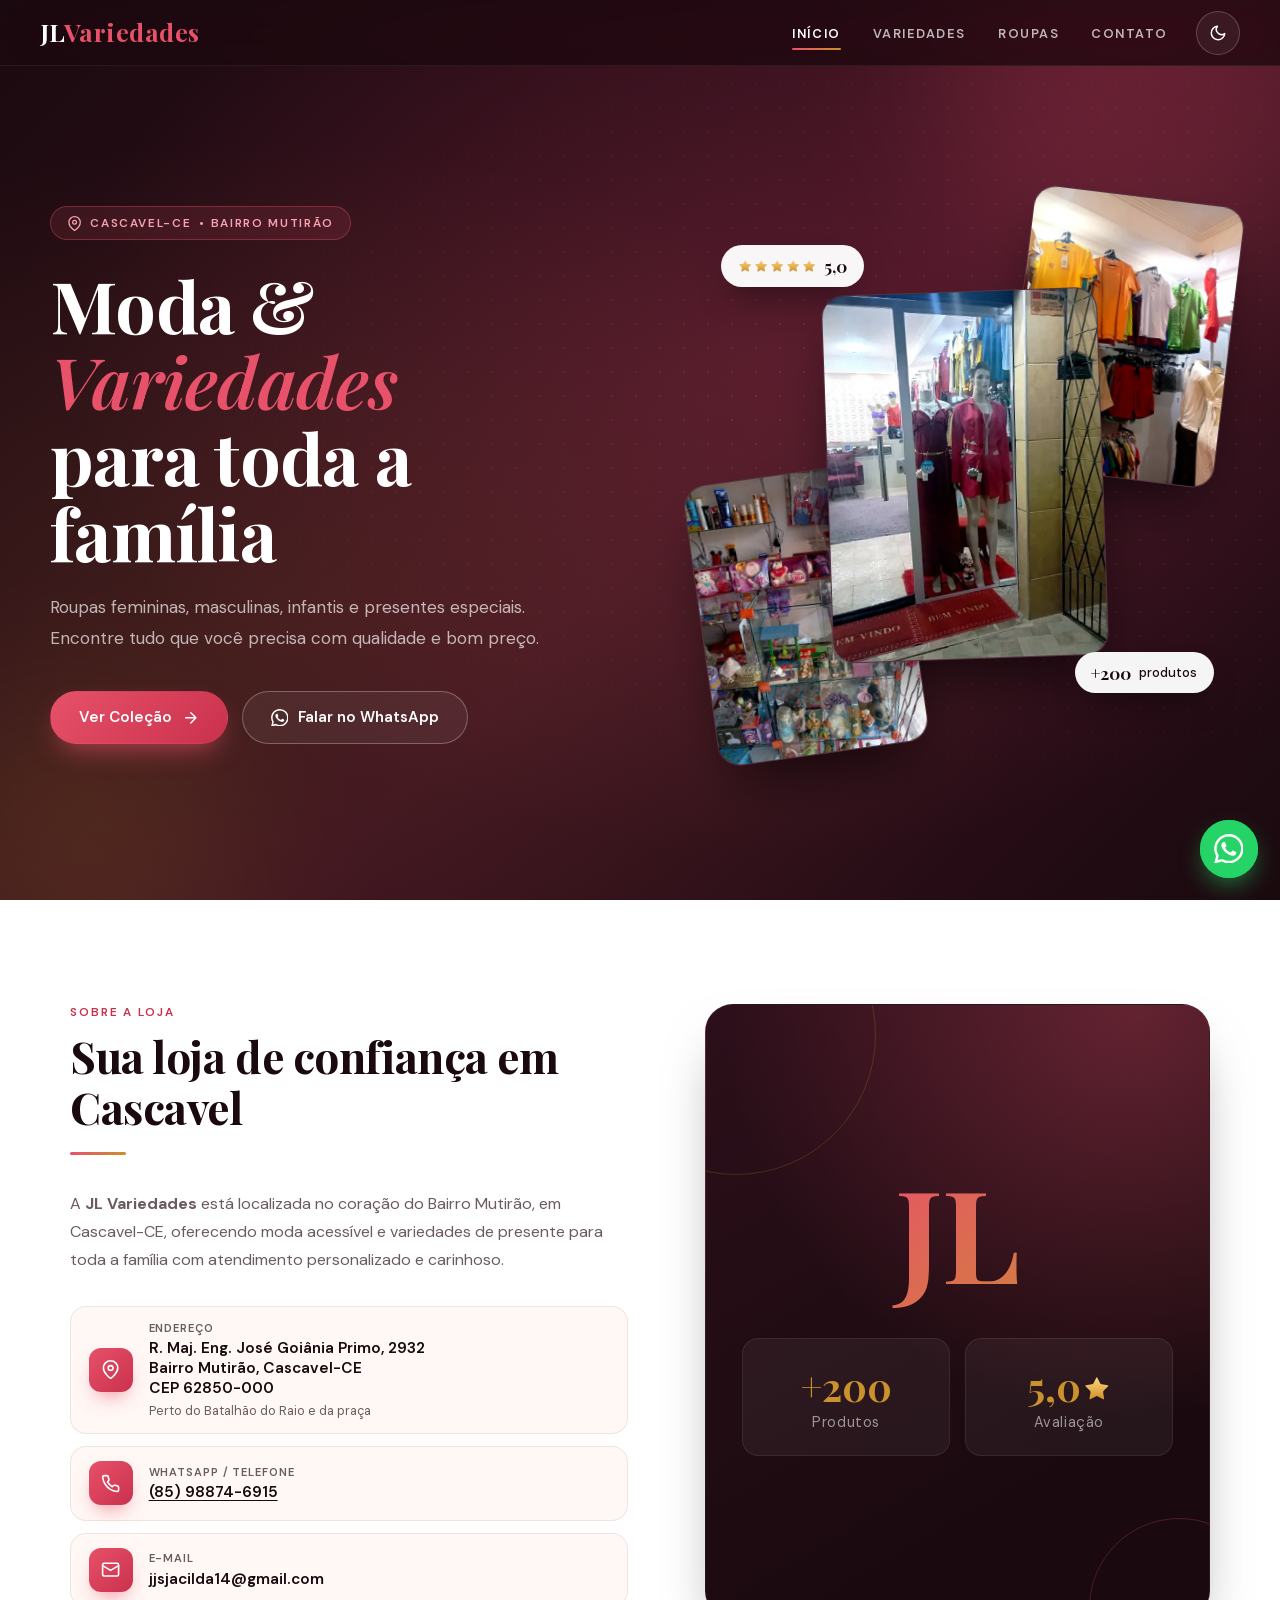
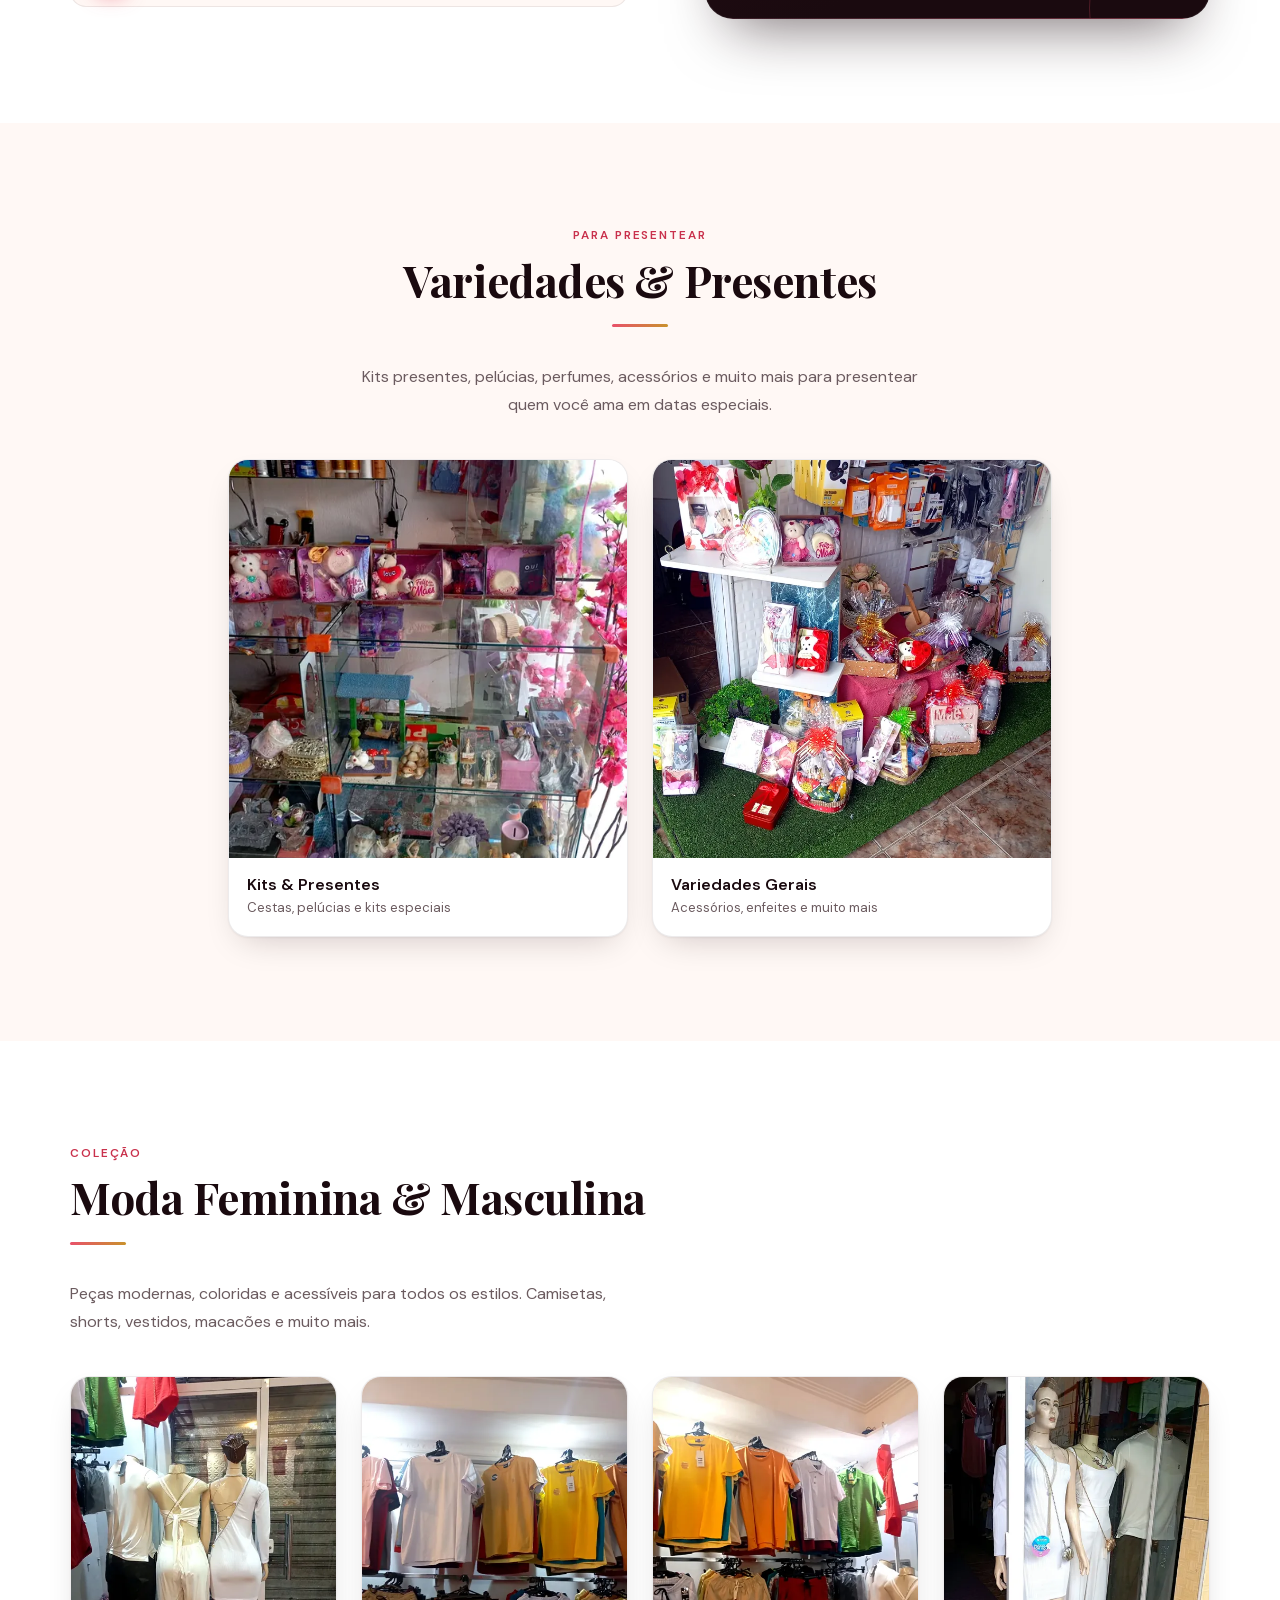
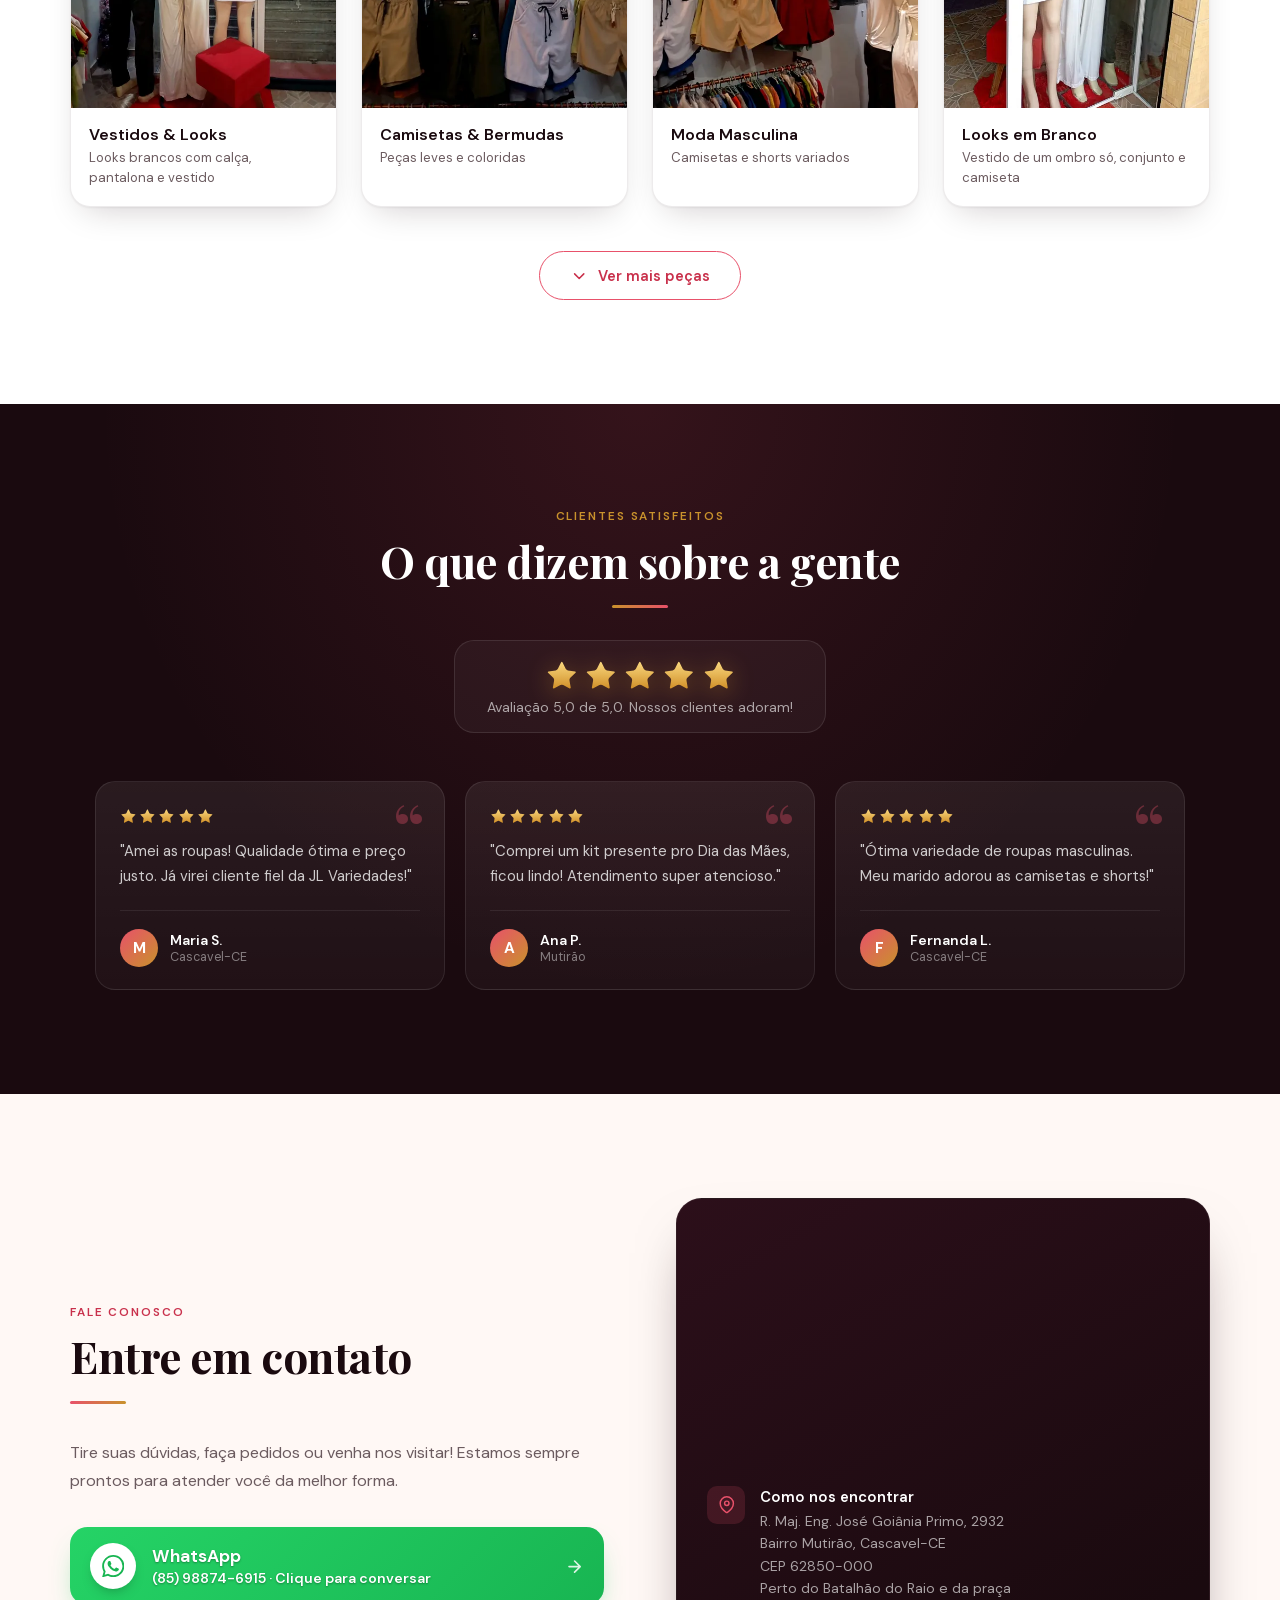
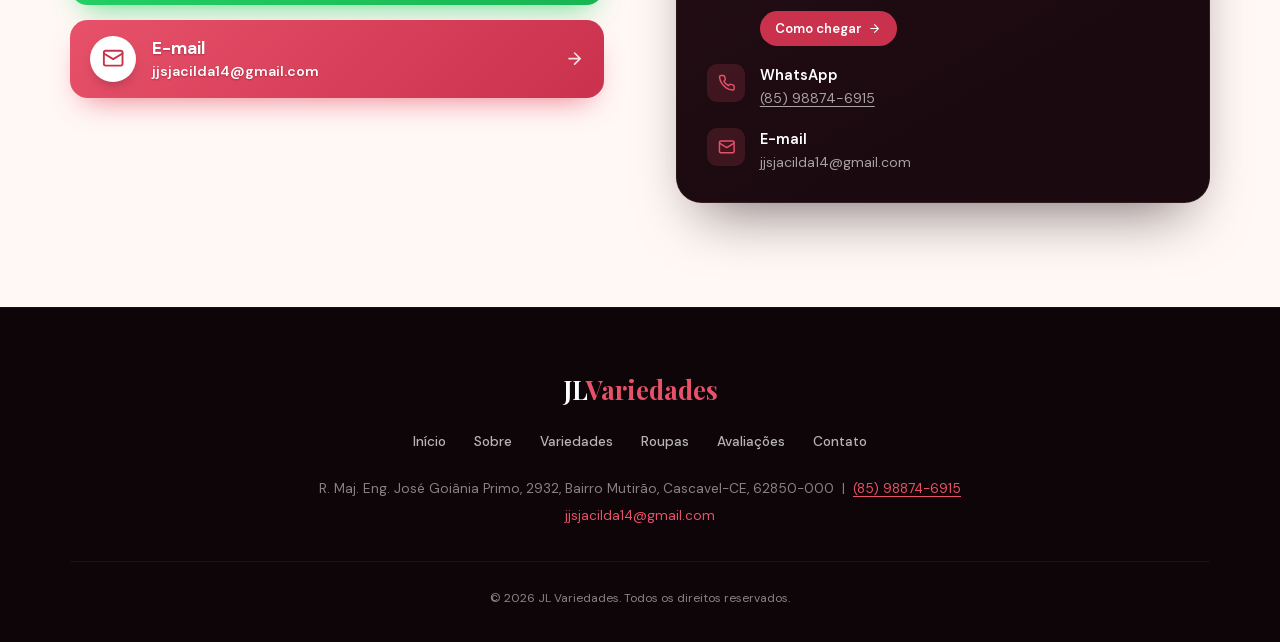
==== commit 71586241: "Fix the phone links, footer overlap, storage errors and a11y gaps - Make the phone number in "Sobre"" ====
--- a/index.html
+++ b/index.html
@@ -34,7 +34,27 @@
     "addressRegion": "CE",
     "postalCode": "62850-000",
     "addressCountry": "BR"
-  }
+  },
+  "geo": {
+    "@type": "GeoCoordinates",
+    "latitude": -4.139109,
+    "longitude": -38.2480575
+  },
+  "hasMap": "https://maps.google.com/?cid=8681089682877155006",
+  "openingHoursSpecification": [
+    {
+      "@type": "OpeningHoursSpecification",
+      "dayOfWeek": ["Monday", "Tuesday", "Wednesday", "Thursday", "Friday"],
+      "opens": "11:00",
+      "closes": "21:00"
+    },
+    {
+      "@type": "OpeningHoursSpecification",
+      "dayOfWeek": "Saturday",
+      "opens": "08:00",
+      "closes": "21:30"
+    }
+  ]
 }
 </script>
 <link rel="icon" type="image/png" sizes="48x48" href="favicon.png">
@@ -43,7 +63,8 @@
 <script>
   (function() {
     document.documentElement.classList.add('js');
-    var saved = localStorage.getItem('jl-theme');
+    var saved = null;
+    try { saved = localStorage.getItem('jl-theme'); } catch (e) {}
     if (saved === 'dark' || (!saved && window.matchMedia('(prefers-color-scheme: dark)').matches)) document.documentElement.setAttribute('data-theme', 'dark');
   })();
 </script>
@@ -171,6 +192,11 @@
     line-height: 1;
   }
   .logo span { color: var(--rosa); }
+  .logo .logo-marca { color: inherit; }
+  .logo .logo-nome {
+    position: absolute; width: 1px; height: 1px; margin: -1px; padding: 0;
+    overflow: hidden; clip: rect(0 0 0 0); white-space: nowrap; border: 0;
+  }
 
   /* nav desktop */
   .nav-wrap { display: flex; align-items: center; gap: 1.75rem; }
@@ -798,7 +824,7 @@
   }
   footer a { display: inline-block; color: var(--rosa); transition: color .2s; }
   footer a:hover { color: #f27d91; }
-  footer a[href^="tel:"] { text-decoration: underline; text-underline-offset: 3px; }
+  a[href^="tel:"] { text-decoration: underline; text-underline-offset: 3px; }
   .footer-logo {
     font-family: 'Playfair Display', serif;
     font-size: 1.6rem; font-weight: 700; color: var(--branco); margin-bottom: .75rem;
@@ -966,6 +992,7 @@
     }
     .lightbox-prev { left: calc(50% - 56px); }
     .lightbox-next { right: calc(50% - 56px); }
+    footer { padding-bottom: 6rem; }
   }
   @media (max-height: 500px) {
     .lightbox { padding-top: .75rem; padding-bottom: .75rem; }
@@ -1073,7 +1100,7 @@
 
 <!-- ===== HEADER ===== -->
 <header>
-  <a class="logo" href="#inicio" aria-label="JL Variedades">JL<span>Variedades</span></a>
+  <a class="logo" href="#inicio"><span class="logo-marca" aria-hidden="true">JL<span>Variedades</span></span><span class="logo-nome">JL Variedades</span></a>
   <div class="nav-wrap">
     <nav>
       <ul>
@@ -1113,7 +1140,7 @@
       <p>Roupas femininas, masculinas, infantis e presentes especiais.<br> Encontre tudo que você precisa com qualidade e bom preço.</p>
       <div class="hero-btns">
         <a class="btn btn-rosa" href="#roupas">Ver Coleção <svg class="ico"><use href="#i-seta"/></svg></a>
-        <a class="btn btn-ghost" href="https://wa.me/5585988746915?text=Ol%C3%A1%2C%20vim%20pelo%20site!%20Gostaria%20de%20mais%20informa%C3%A7%C3%B5es%20sobre%20a%20JL%20Variedades." target="_blank"><svg class="ico ico-fill"><use href="#i-wa"/></svg> Falar no WhatsApp</a>
+        <a class="btn btn-ghost" href="https://wa.me/5585988746915?text=Ol%C3%A1%2C%20vim%20pelo%20site!%20Gostaria%20de%20mais%20informa%C3%A7%C3%B5es%20sobre%20a%20JL%20Variedades." target="_blank" rel="noopener"><svg class="ico ico-fill"><use href="#i-wa"/></svg> Falar no WhatsApp</a>
       </div>
     </div>
     <div class="hero-fotos" aria-hidden="true">
@@ -1148,7 +1175,7 @@
           <div class="info-icon"><svg class="ico"><use href="#i-tel"/></svg></div>
           <div>
             <p class="info-label">WhatsApp / Telefone</p>
-            <p class="info-val">(85) 98874-6915</p>
+            <p class="info-val"><a href="tel:+5585988746915">(85) 98874-6915</a></p>
           </div>
         </div>
         <div class="sobre-info-item">
@@ -1285,7 +1312,7 @@
     </div><!-- /gallery -->
 
     <div class="ver-mais-wrap">
-      <button id="btn-ver-mais">
+      <button id="btn-ver-mais" aria-expanded="false">
         <span id="btn-icon"><svg class="ico"><use href="#i-baixo"/></svg></span>
         <span id="btn-texto">Ver mais peças</span>
       </button>
@@ -1334,7 +1361,7 @@
         <p class="section-desc" style="margin-bottom:1.5rem">Tire suas dúvidas, faça pedidos ou venha nos visitar! Estamos sempre prontos para atender você da melhor forma.</p>
 
         <div class="contato-btns">
-          <a class="btn-contato wp" href="https://wa.me/5585988746915?text=Ol%C3%A1%2C%20vim%20pelo%20site!%20Gostaria%20de%20mais%20informa%C3%A7%C3%B5es%20sobre%20a%20JL%20Variedades." target="_blank">
+          <a class="btn-contato wp" href="https://wa.me/5585988746915?text=Ol%C3%A1%2C%20vim%20pelo%20site!%20Gostaria%20de%20mais%20informa%C3%A7%C3%B5es%20sobre%20a%20JL%20Variedades." target="_blank" rel="noopener">
             <span class="icon"><svg class="ico ico-fill"><use href="#i-wa"/></svg></span>
             <div>
               WhatsApp
@@ -1368,12 +1395,12 @@
           <div class="map-item">
             <span class="map-ico"><svg class="ico"><use href="#i-pin"/></svg></span>
             <div><strong>Como nos encontrar</strong>R. Maj. Eng. José Goiânia Primo, 2932<br>Bairro Mutirão, <span class="nowrap">Cascavel-CE</span><br>CEP 62850-000<br>Perto do Batalhão do Raio e da praça
-              <a class="como-chegar" href="https://www.google.com/maps/dir/?api=1&amp;destination=R.+Maj.+Eng.+Jos%C3%A9+Goi%C3%A2nia+Primo,+2932+-+Cascavel,+CE,+62850-000&amp;destination_place_id=ChIJcWO2JwCXuAcRvoYzexJteXg" target="_blank">Como chegar <svg class="ico"><use href="#i-seta"/></svg></a>
+              <a class="como-chegar" href="https://www.google.com/maps/dir/?api=1&amp;destination=R.+Maj.+Eng.+Jos%C3%A9+Goi%C3%A2nia+Primo,+2932+-+Cascavel,+CE,+62850-000&amp;destination_place_id=ChIJcWO2JwCXuAcRvoYzexJteXg" target="_blank" rel="noopener">Como chegar <svg class="ico"><use href="#i-seta"/></svg></a>
             </div>
           </div>
           <div class="map-item">
             <span class="map-ico"><svg class="ico"><use href="#i-tel"/></svg></span>
-            <div><strong>WhatsApp</strong>(85) 98874-6915</div>
+            <div><strong>WhatsApp</strong><a href="tel:+5585988746915">(85) 98874-6915</a></div>
           </div>
           <div class="map-item">
             <span class="map-ico"><svg class="ico"><use href="#i-mail"/></svg></span>
@@ -1384,7 +1411,7 @@
     </div>
   </div>
 </section>
-<a class="wp-float" href="https://wa.me/5585988746915?text=Ol%C3%A1%2C%20vim%20pelo%20site!%20Gostaria%20de%20mais%20informa%C3%A7%C3%B5es%20sobre%20a%20JL%20Variedades." target="_blank" title="Fale no WhatsApp" aria-label="Fale no WhatsApp"><svg class="ico ico-fill"><use href="#i-wa"/></svg></a>
+<a class="wp-float" href="https://wa.me/5585988746915?text=Ol%C3%A1%2C%20vim%20pelo%20site!%20Gostaria%20de%20mais%20informa%C3%A7%C3%B5es%20sobre%20a%20JL%20Variedades." target="_blank" rel="noopener" title="Fale no WhatsApp" aria-label="Fale no WhatsApp"><svg class="ico ico-fill"><use href="#i-wa"/></svg></a>
 </main>
 
 <!-- ===== FOOTER ===== -->
@@ -1411,7 +1438,7 @@
     <button class="lightbox-close" id="lightboxClose" aria-label="Fechar imagem">×</button>
     <img class="lightbox-img" id="lightboxImg" src="" alt="">
     <p class="lightbox-caption" id="lightboxCaption" aria-live="polite" aria-atomic="true"></p>
-    <a class="lightbox-wp" id="lightboxWp" href="https://wa.me/5585988746915" target="_blank"><svg class="ico ico-fill"><use href="#i-wa"/></svg> Perguntar no WhatsApp</a>
+    <a class="lightbox-wp" id="lightboxWp" href="https://wa.me/5585988746915" target="_blank" rel="noopener"><svg class="ico ico-fill"><use href="#i-wa"/></svg> Perguntar no WhatsApp</a>
   </div>
   <button class="lightbox-nav lightbox-next" id="lightboxNext" aria-label="Próxima foto"><svg class="ico"><use href="#i-dir"/></svg></button>
 </div>
@@ -1431,11 +1458,10 @@
     const isDark = document.documentElement.getAttribute('data-theme') === 'dark';
     if (isDark) {
       document.documentElement.removeAttribute('data-theme');
-      localStorage.setItem('jl-theme', 'light');
     } else {
       document.documentElement.setAttribute('data-theme', 'dark');
-      localStorage.setItem('jl-theme', 'dark');
     }
+    try { localStorage.setItem('jl-theme', isDark ? 'light' : 'dark'); } catch (e) {}
     marcarBotaoTema();
   });
 
@@ -1500,6 +1526,7 @@
 
     btnTexto.textContent = expanded ? 'Ver menos'  : 'Ver mais peças';
     btn.classList.toggle('aberto', expanded);
+    btn.setAttribute('aria-expanded', expanded);
     if (!expanded) window.scrollBy({ top: btn.getBoundingClientRect().top - topoAntes, behavior: 'instant' });
   }
   document.getElementById('btn-ver-mais').addEventListener('click', verMais);
@@ -1615,6 +1642,7 @@
       .filter(img => img.closest('.card').offsetParent !== null);
     mostrarFoto(fotos.indexOf(imgEl));
     lightboxPrev.hidden = lightboxNext.hidden = fotos.length < 2;
+    if (location.hash) history.replaceState(history.state, '', location.pathname + location.search);
     history.pushState({ foto: true }, '');
     lightbox.classList.add('open');
     lightbox.setAttribute('aria-hidden', 'false');
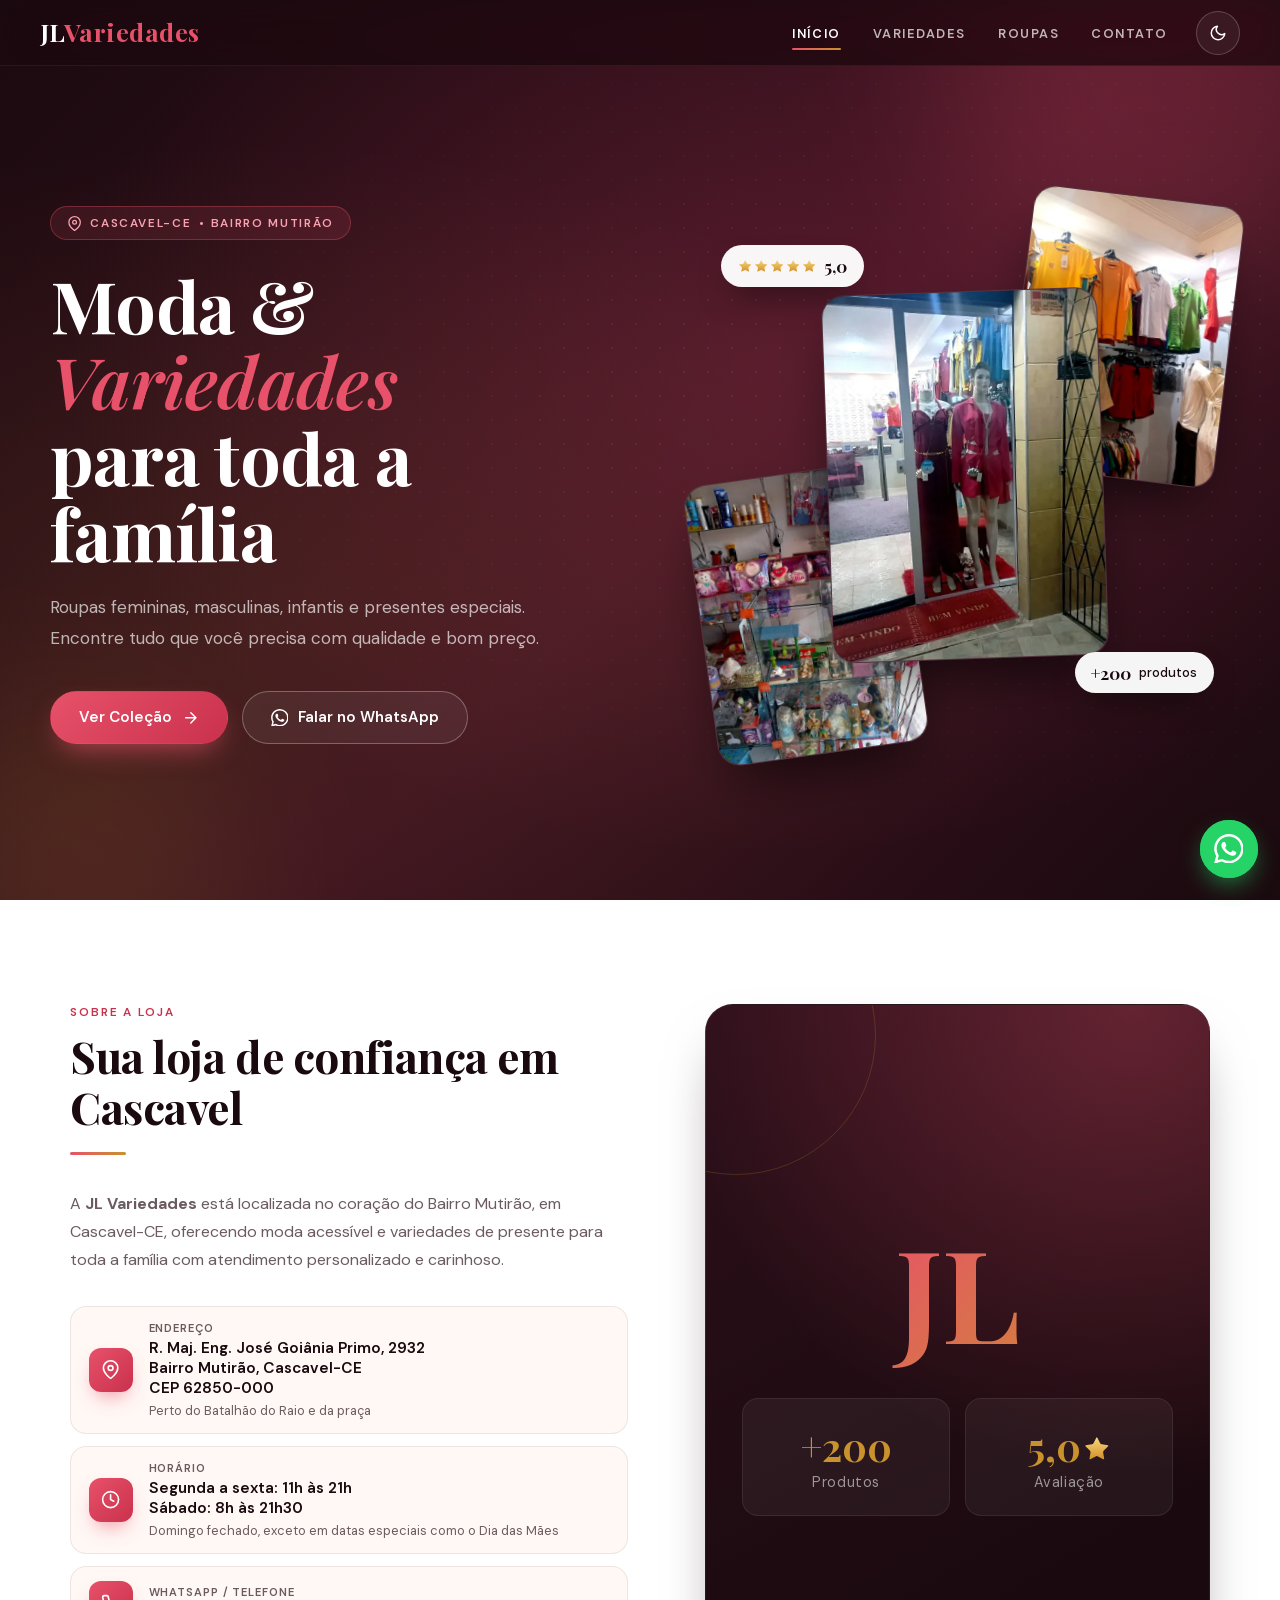
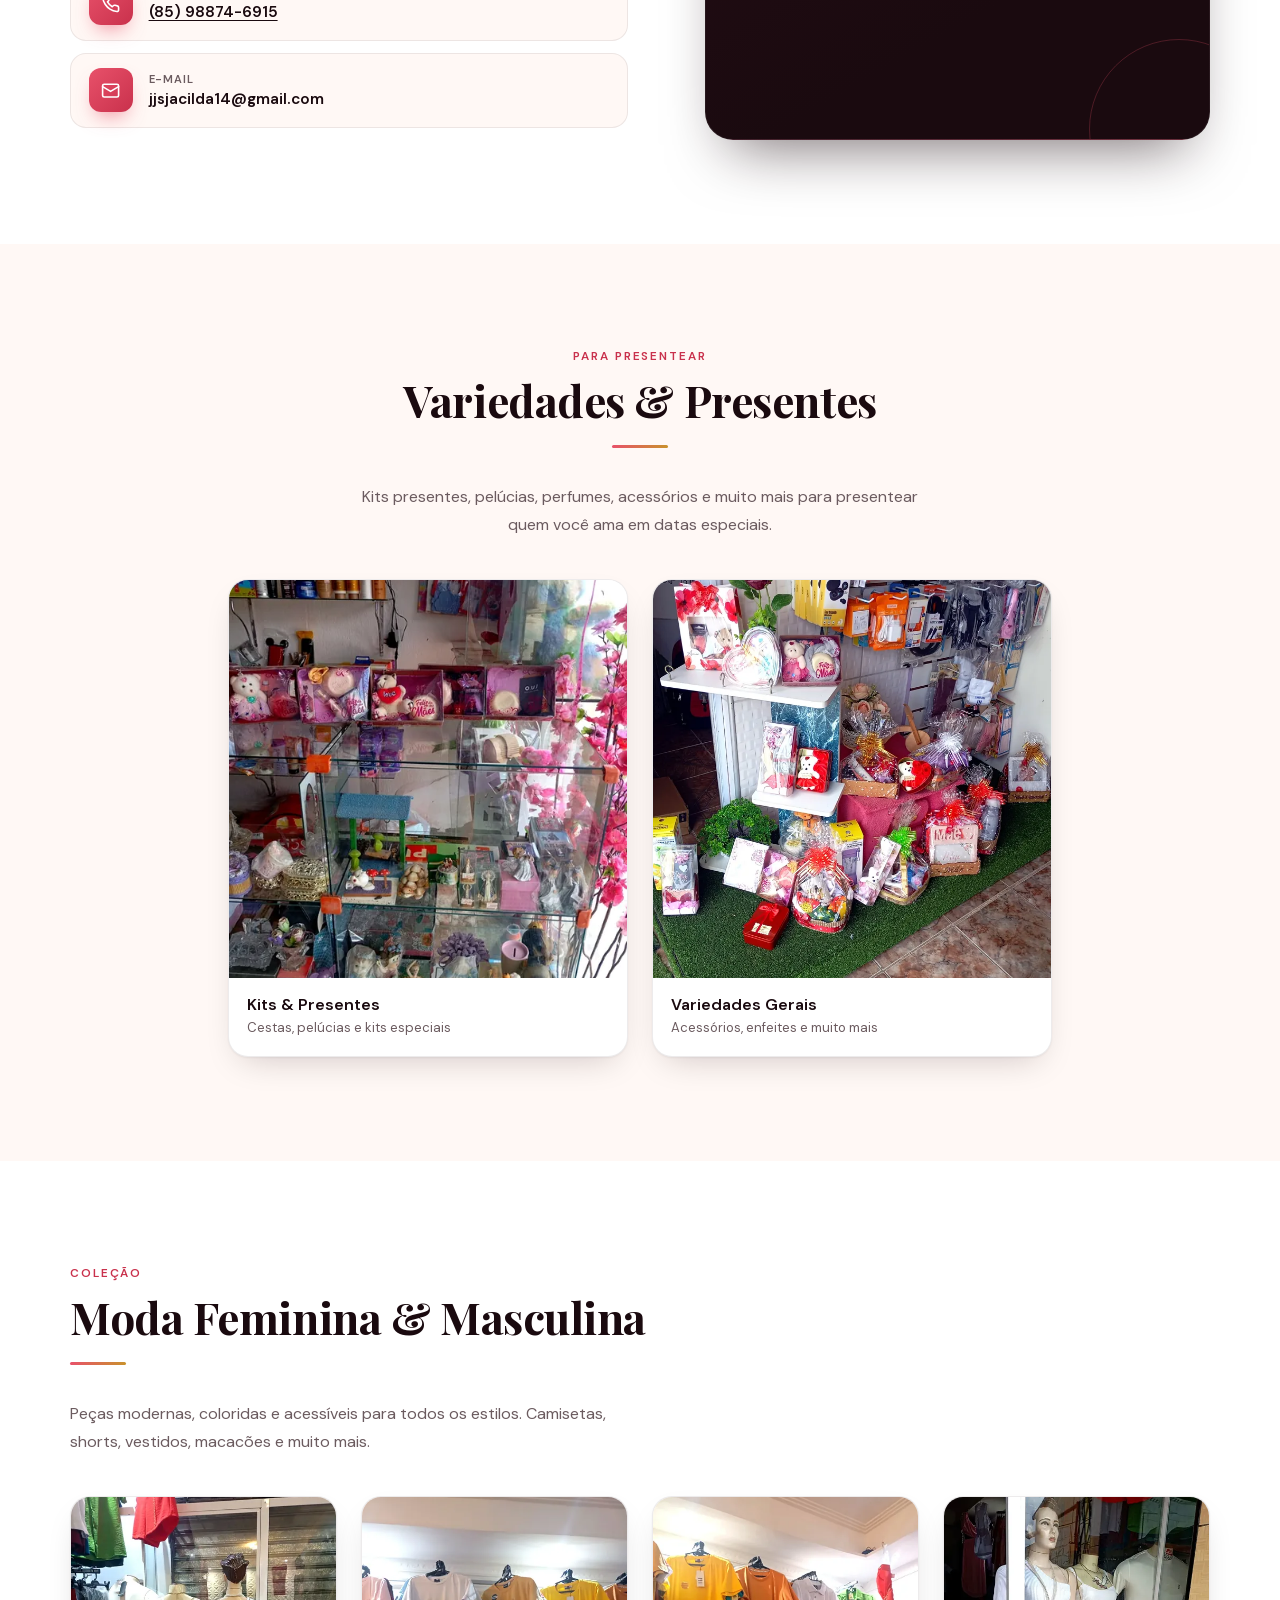
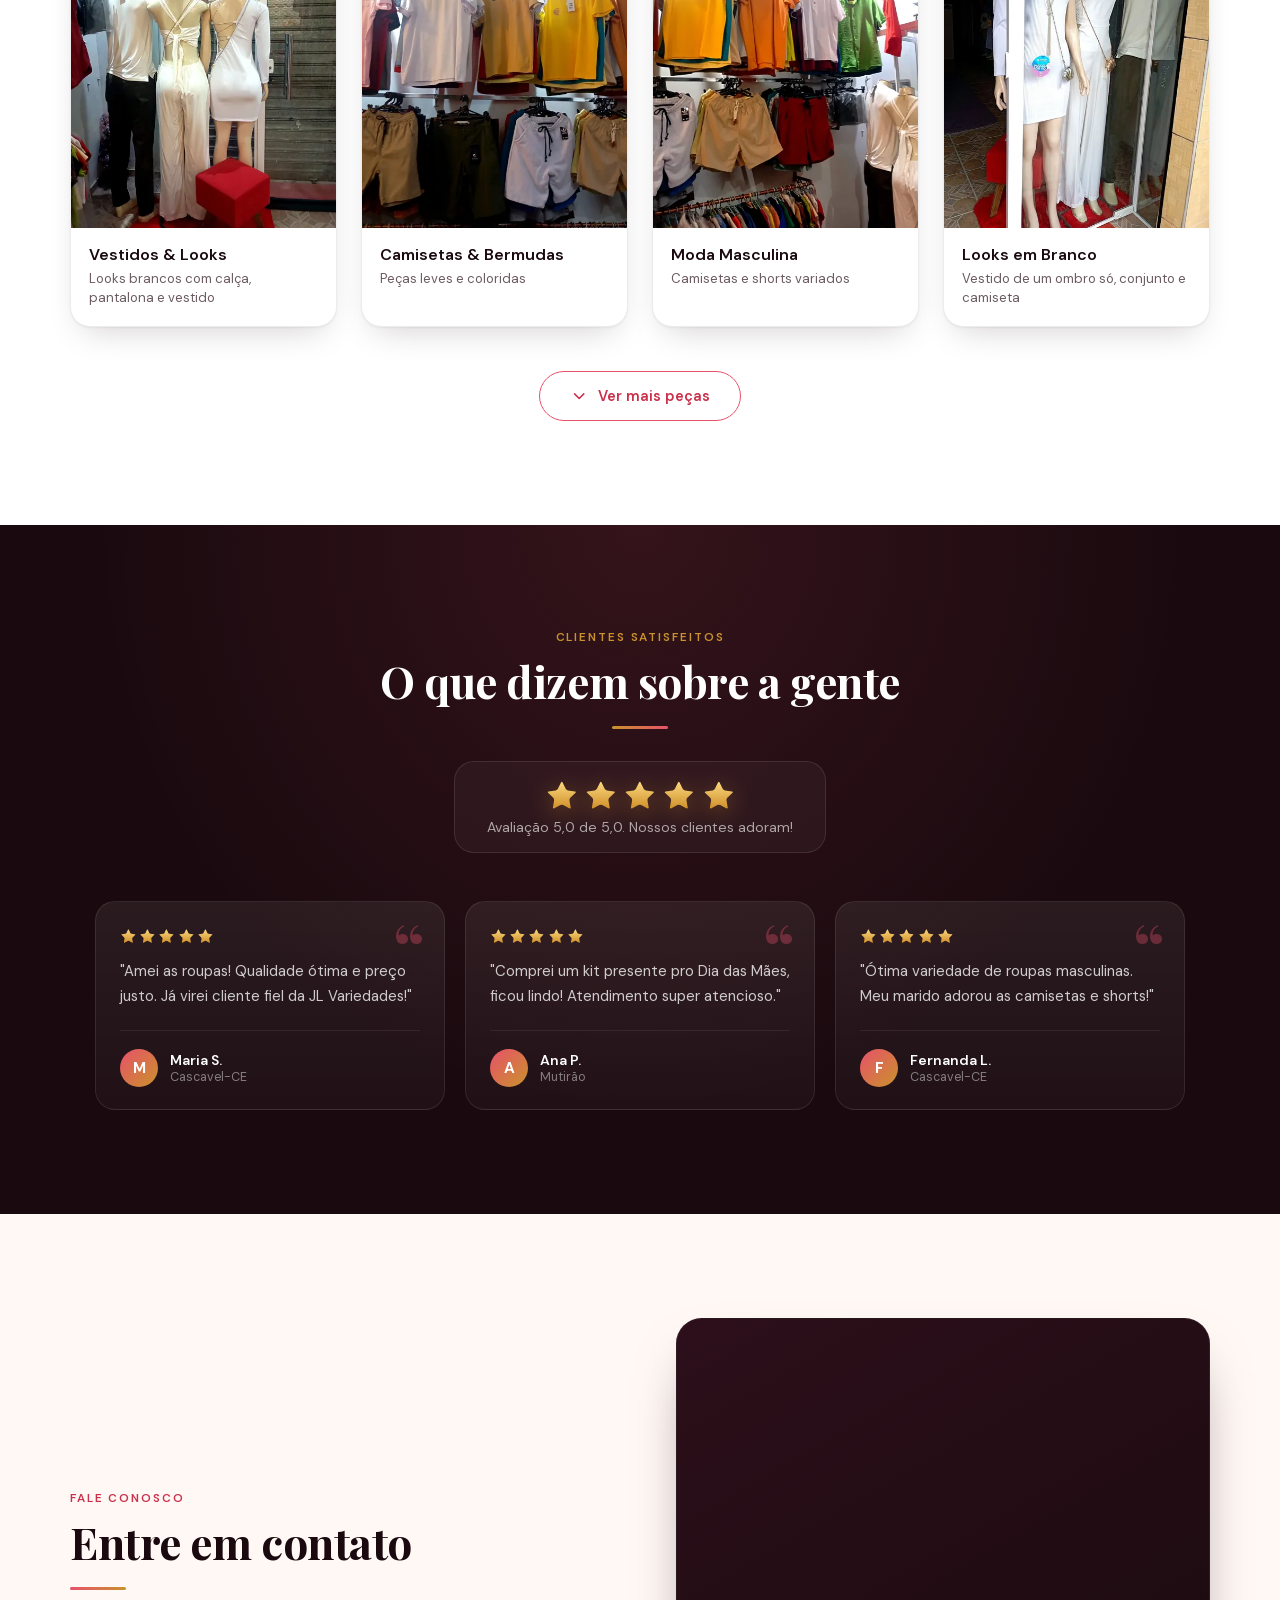
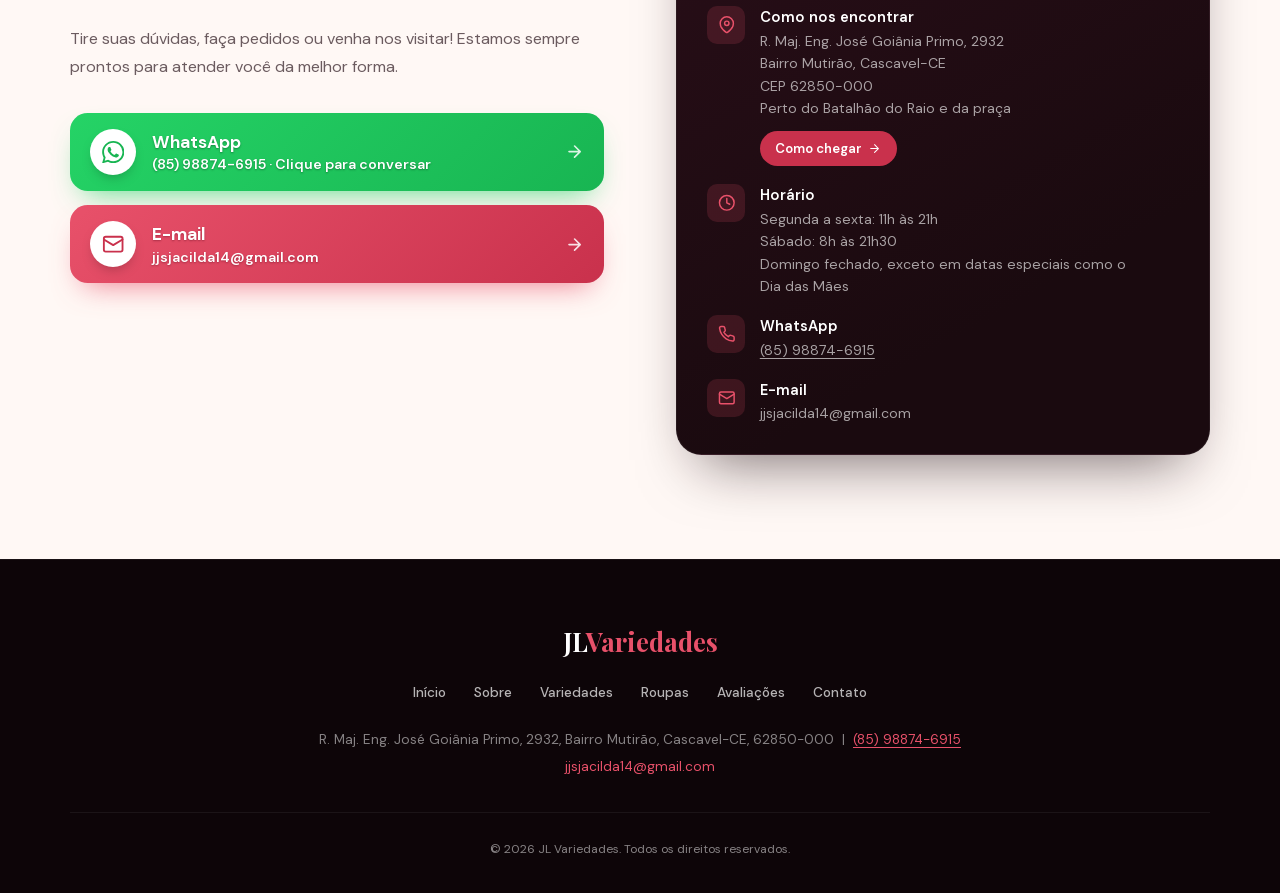
==== commit 1f73b25b: "Show the opening hours on the page Add the hours to "Sobre a Loja" and to the map card: Mon-Fri 11h-" ====
--- a/index.html
+++ b/index.html
@@ -1088,6 +1088,7 @@
 <svg aria-hidden="true" width="0" height="0" style="position:absolute">
   <symbol id="i-pin" viewBox="0 0 24 24"><path d="M21 10c0 7-9 13-9 13s-9-6-9-13a9 9 0 0 1 18 0z"/><circle cx="12" cy="10" r="3"/></symbol>
   <symbol id="i-tel" viewBox="0 0 24 24"><path d="M22 16.92v3a2 2 0 0 1-2.18 2 19.79 19.79 0 0 1-8.63-3.07 19.5 19.5 0 0 1-6-6 19.79 19.79 0 0 1-3.07-8.67A2 2 0 0 1 4.11 2h3a2 2 0 0 1 2 1.72 12.84 12.84 0 0 0 .7 2.81 2 2 0 0 1-.45 2.11L8.09 9.91a16 16 0 0 0 6 6l1.27-1.27a2 2 0 0 1 2.11-.45 12.84 12.84 0 0 0 2.81.7A2 2 0 0 1 22 16.92z"/></symbol>
+  <symbol id="i-relogio" viewBox="0 0 24 24"><circle cx="12" cy="12" r="10"/><path d="M12 6v6l4 2"/></symbol>
   <symbol id="i-mail" viewBox="0 0 24 24"><rect x="2" y="4" width="20" height="16" rx="2"/><path d="m22 7-10 6L2 7"/></symbol>
   <symbol id="i-seta" viewBox="0 0 24 24"><path d="M5 12h14M12 5l7 7-7 7"/></symbol>
   <symbol id="i-baixo" viewBox="0 0 24 24"><path d="m6 9 6 6 6-6"/></symbol>
@@ -1169,6 +1170,14 @@
             <p class="info-label">Endereço</p>
             <p class="info-val">R. Maj. Eng. José Goiânia Primo, 2932<br>Bairro Mutirão, <span class="nowrap">Cascavel-CE</span><br>CEP 62850-000</p>
             <p class="info-ref">Perto do Batalhão do Raio e da praça</p>
+          </div>
+        </div>
+        <div class="sobre-info-item">
+          <div class="info-icon"><svg class="ico"><use href="#i-relogio"/></svg></div>
+          <div>
+            <p class="info-label">Horário</p>
+            <p class="info-val">Segunda a sexta: <span class="nowrap">11h às 21h</span><br>Sábado: <span class="nowrap">8h às 21h30</span></p>
+            <p class="info-ref">Domingo fechado, exceto em datas especiais como o <span class="nowrap">Dia das Mães</span></p>
           </div>
         </div>
         <div class="sobre-info-item">
@@ -1399,6 +1408,10 @@
             </div>
           </div>
           <div class="map-item">
+            <span class="map-ico"><svg class="ico"><use href="#i-relogio"/></svg></span>
+            <div><strong>Horário</strong>Segunda a sexta: <span class="nowrap">11h às 21h</span><br>Sábado: <span class="nowrap">8h às 21h30</span><br>Domingo fechado, exceto em datas especiais como o <span class="nowrap">Dia das Mães</span></div>
+          </div>
+          <div class="map-item">
             <span class="map-ico"><svg class="ico"><use href="#i-tel"/></svg></span>
             <div><strong>WhatsApp</strong><a href="tel:+5585988746915">(85) 98874-6915</a></div>
           </div>
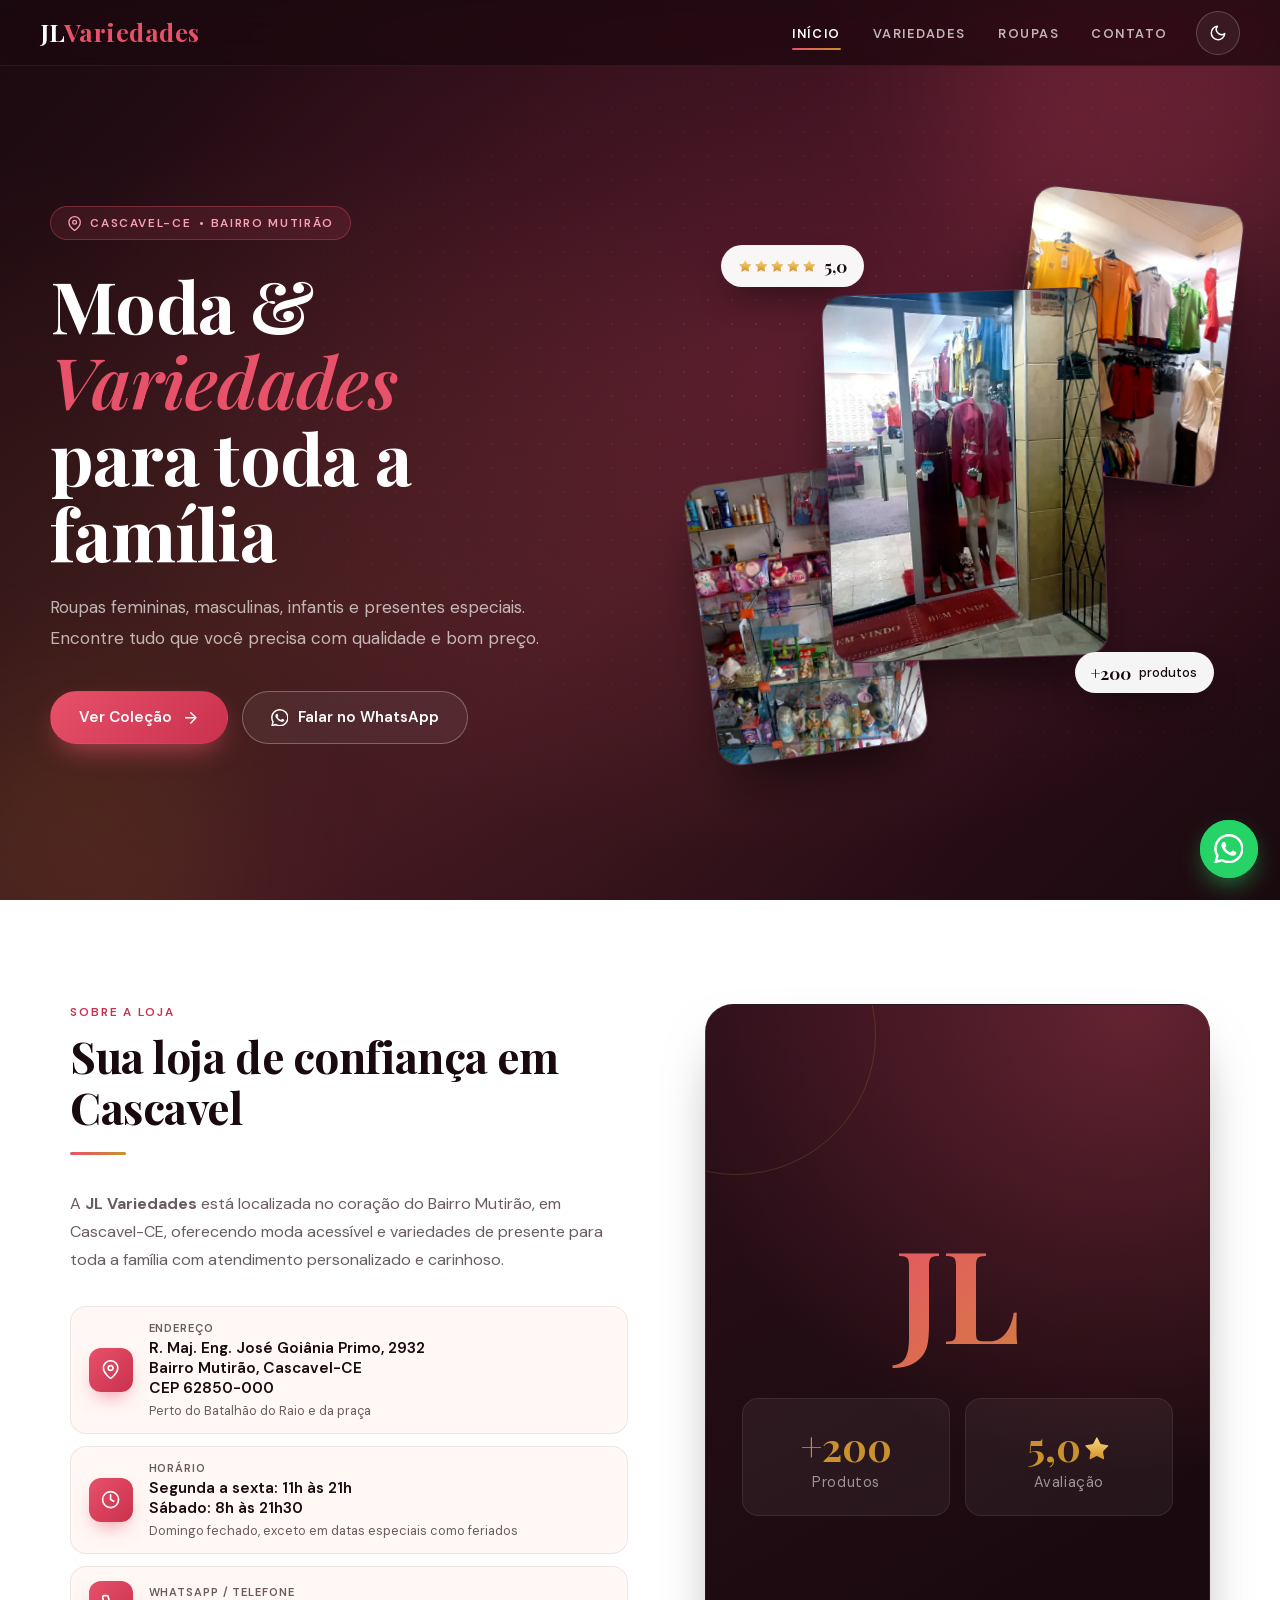
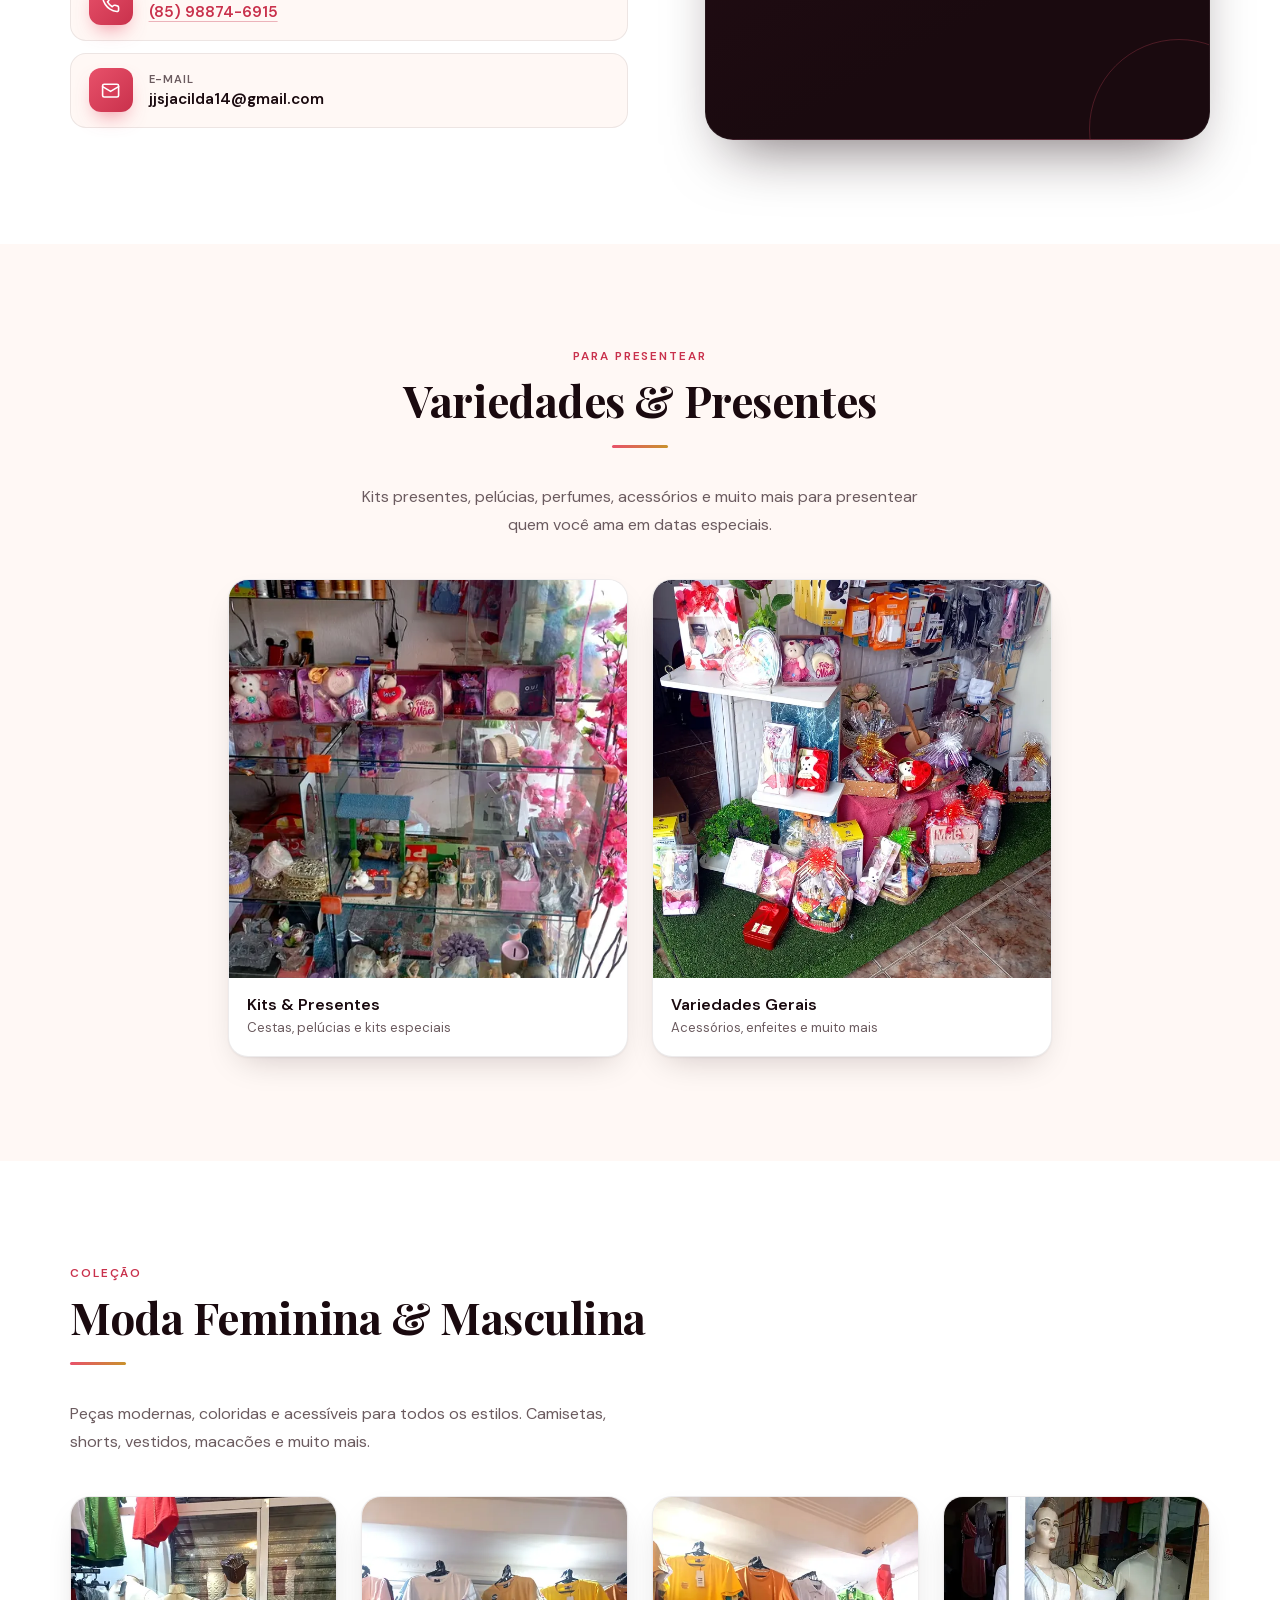
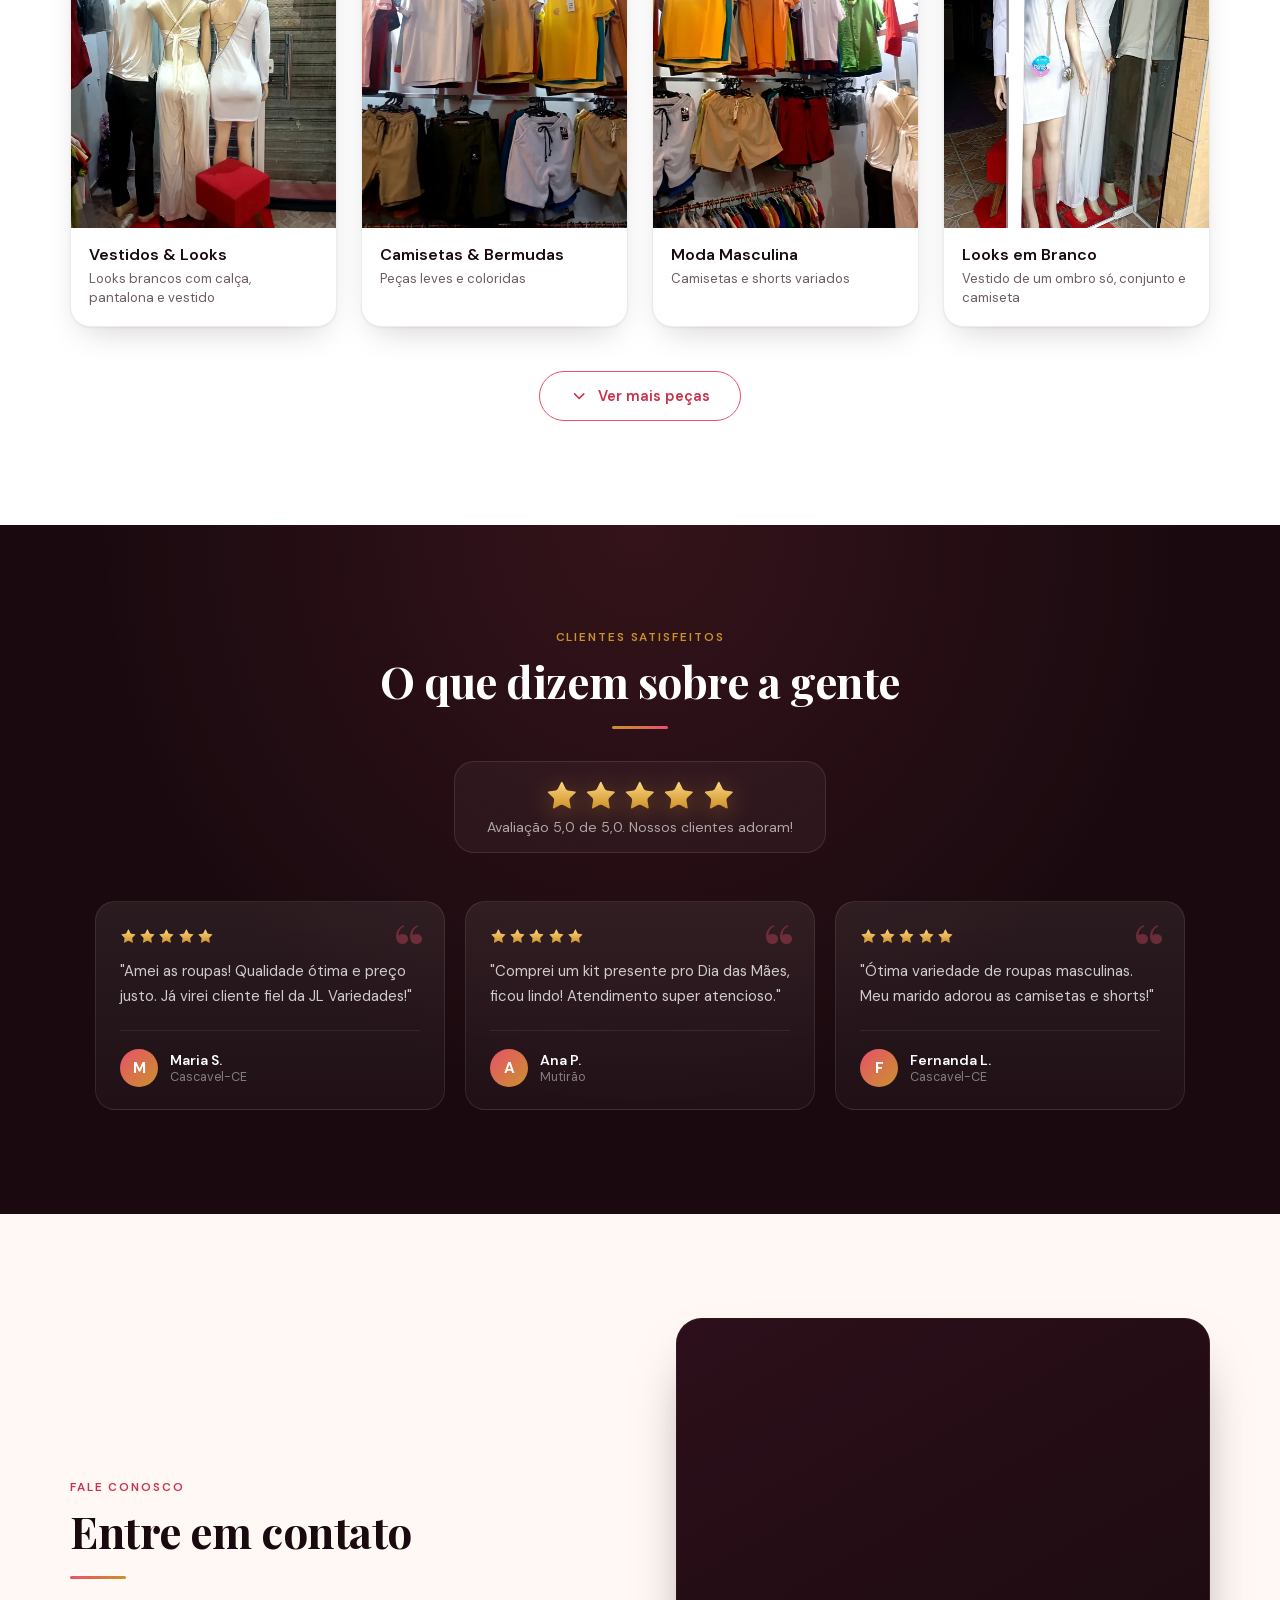
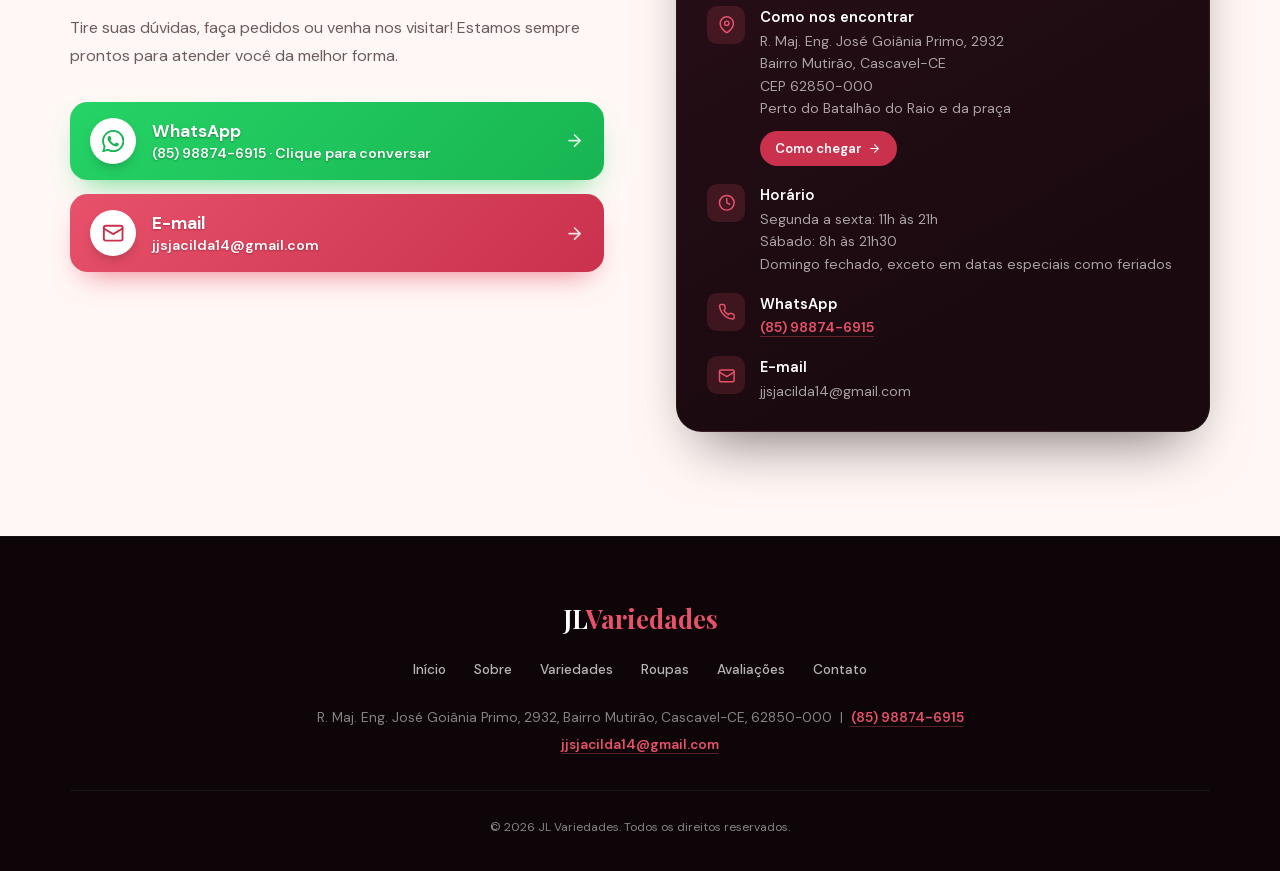
==== commit b34a6b7c: "Style the contact links and mention holidays for Sundays The phone and e-mail links in "Sobre", the " ====
--- a/index.html
+++ b/index.html
@@ -824,7 +824,18 @@
   }
   footer a { display: inline-block; color: var(--rosa); transition: color .2s; }
   footer a:hover { color: #f27d91; }
-  a[href^="tel:"] { text-decoration: underline; text-underline-offset: 3px; }
+  .link-contato {
+    color: var(--rosa-texto);
+    font-weight: 600;
+    text-decoration: underline;
+    text-decoration-color: color-mix(in srgb, currentColor 35%, transparent);
+    text-decoration-thickness: 1px;
+    text-underline-offset: 4px;
+    transition: color .2s, text-decoration-color .2s;
+  }
+  .link-contato:hover { text-decoration-color: currentColor; }
+  .map-detail .link-contato, footer .link-contato { color: var(--rosa); }
+  .map-detail .link-contato:hover, footer .link-contato:hover { color: #f27d91; }
   .footer-logo {
     font-family: 'Playfair Display', serif;
     font-size: 1.6rem; font-weight: 700; color: var(--branco); margin-bottom: .75rem;
@@ -1177,14 +1188,14 @@
           <div>
             <p class="info-label">Horário</p>
             <p class="info-val">Segunda a sexta: <span class="nowrap">11h às 21h</span><br>Sábado: <span class="nowrap">8h às 21h30</span></p>
-            <p class="info-ref">Domingo fechado, exceto em datas especiais como o <span class="nowrap">Dia das Mães</span></p>
+            <p class="info-ref">Domingo fechado, exceto em datas especiais como feriados</p>
           </div>
         </div>
         <div class="sobre-info-item">
           <div class="info-icon"><svg class="ico"><use href="#i-tel"/></svg></div>
           <div>
             <p class="info-label">WhatsApp / Telefone</p>
-            <p class="info-val"><a href="tel:+5585988746915">(85) 98874-6915</a></p>
+            <p class="info-val"><a class="link-contato" href="tel:+5585988746915">(85) 98874-6915</a></p>
           </div>
         </div>
         <div class="sobre-info-item">
@@ -1409,11 +1420,11 @@
           </div>
           <div class="map-item">
             <span class="map-ico"><svg class="ico"><use href="#i-relogio"/></svg></span>
-            <div><strong>Horário</strong>Segunda a sexta: <span class="nowrap">11h às 21h</span><br>Sábado: <span class="nowrap">8h às 21h30</span><br>Domingo fechado, exceto em datas especiais como o <span class="nowrap">Dia das Mães</span></div>
+            <div><strong>Horário</strong>Segunda a sexta: <span class="nowrap">11h às 21h</span><br>Sábado: <span class="nowrap">8h às 21h30</span><br>Domingo fechado, exceto em datas especiais como feriados</div>
           </div>
           <div class="map-item">
             <span class="map-ico"><svg class="ico"><use href="#i-tel"/></svg></span>
-            <div><strong>WhatsApp</strong><a href="tel:+5585988746915">(85) 98874-6915</a></div>
+            <div><strong>WhatsApp</strong><a class="link-contato" href="tel:+5585988746915">(85) 98874-6915</a></div>
           </div>
           <div class="map-item">
             <span class="map-ico"><svg class="ico"><use href="#i-mail"/></svg></span>
@@ -1438,8 +1449,8 @@
     <a href="#avaliacoes">Avaliações</a>
     <a href="#contato">Contato</a>
   </div>
-  <p>R. Maj. Eng. José Goiânia Primo, 2932, Bairro Mutirão, <span class="nowrap">Cascavel-CE</span>, <span class="nowrap">62850-000</span> &nbsp;|&nbsp; <a href="tel:+5585988746915">(85) 98874-6915</a></p>
-  <p><a class="email" href="mailto:JJSJACILDA14@GMAIL.COM">JJSJACILDA14@GMAIL.COM</a></p>
+  <p>R. Maj. Eng. José Goiânia Primo, 2932, Bairro Mutirão, <span class="nowrap">Cascavel-CE</span>, <span class="nowrap">62850-000</span> &nbsp;|&nbsp; <a class="link-contato" href="tel:+5585988746915">(85) 98874-6915</a></p>
+  <p><a class="email link-contato" href="mailto:JJSJACILDA14@GMAIL.COM">JJSJACILDA14@GMAIL.COM</a></p>
   <p class="footer-copy">© 2026 JL Variedades. Todos os direitos reservados.</p>
 </footer>
 
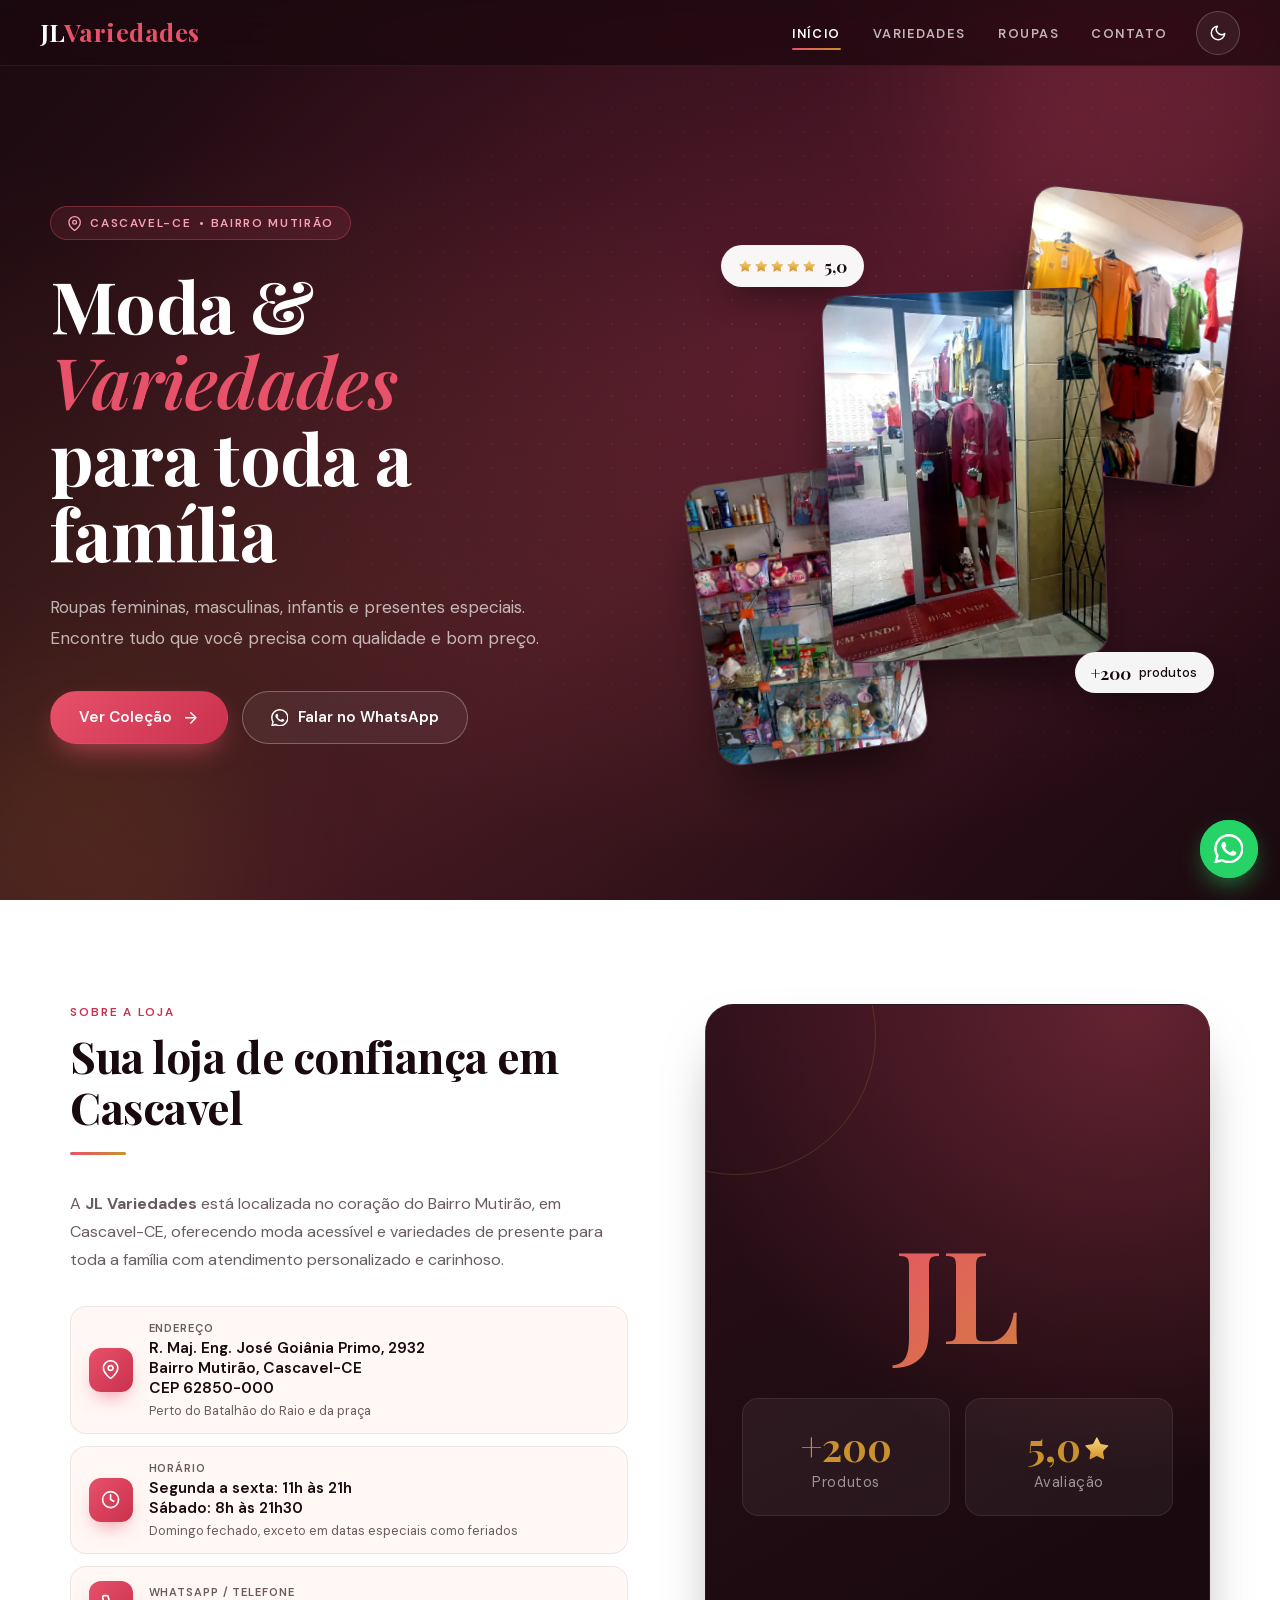
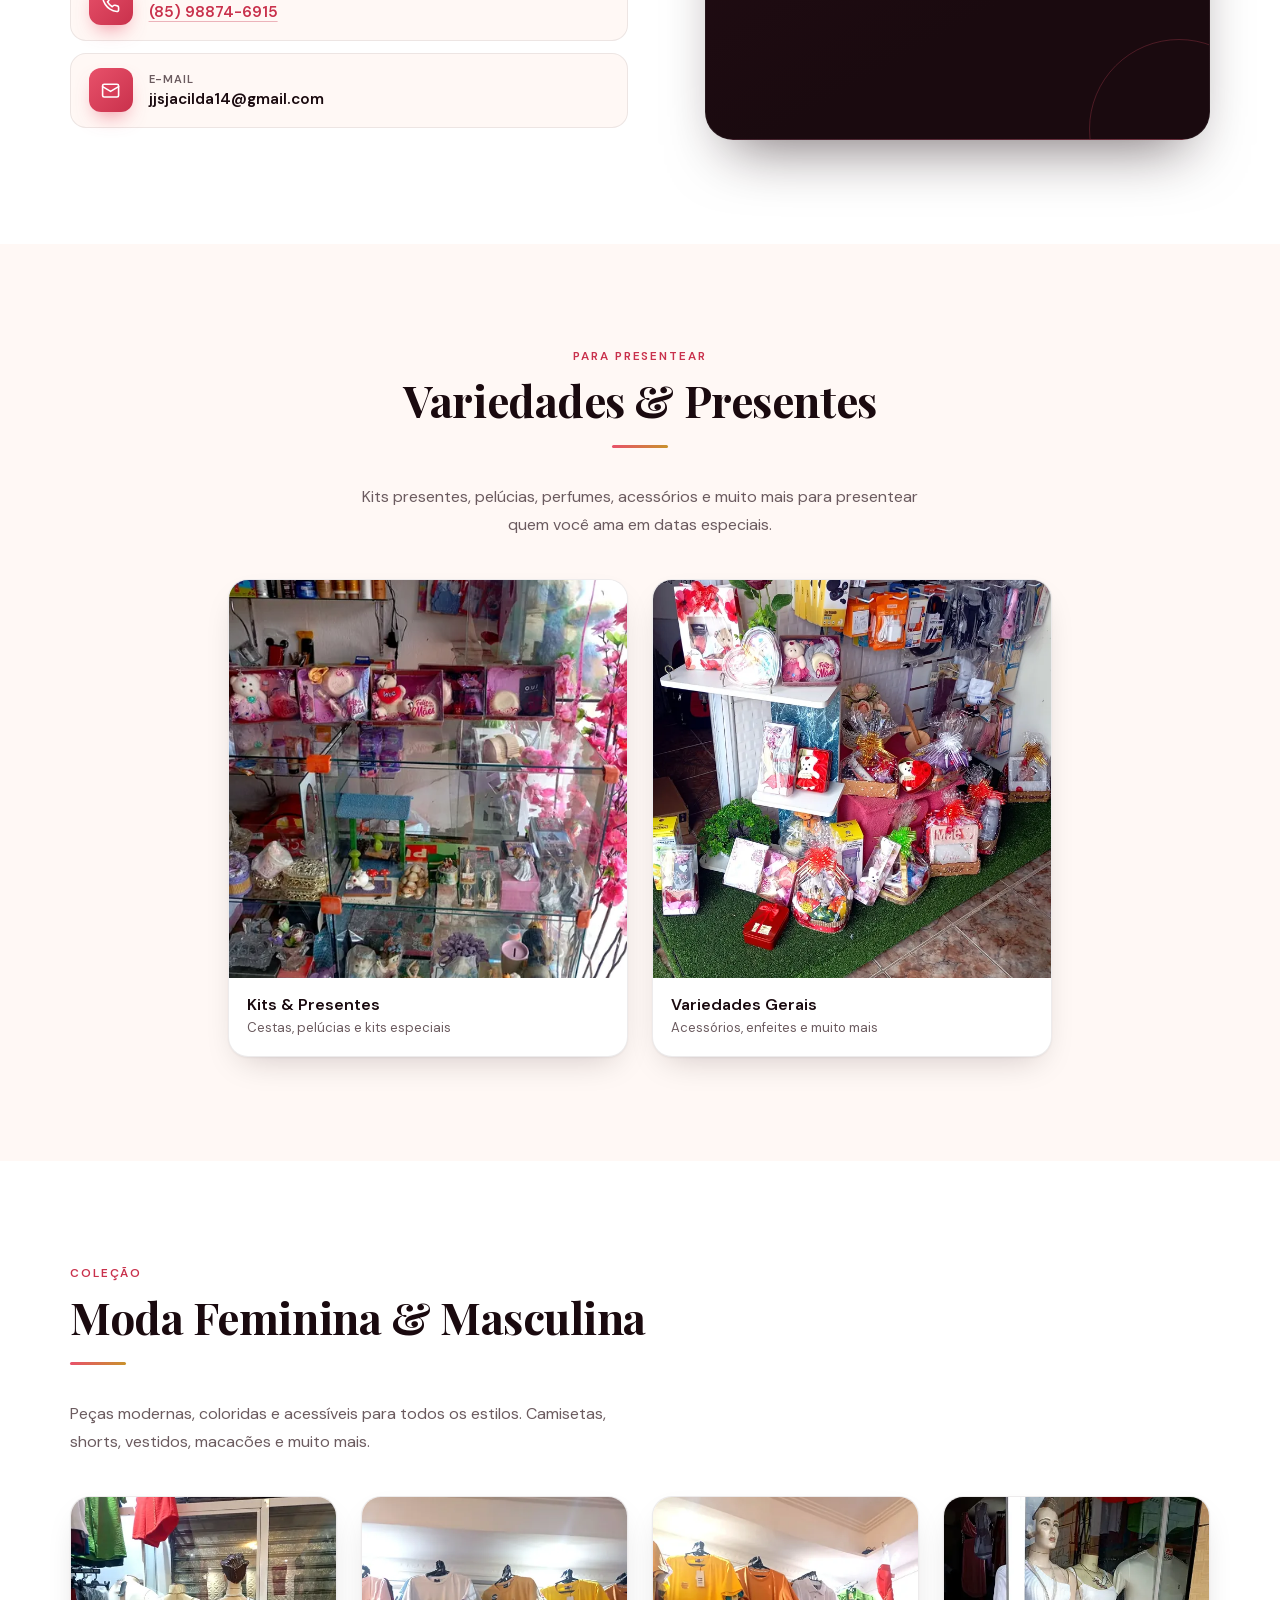
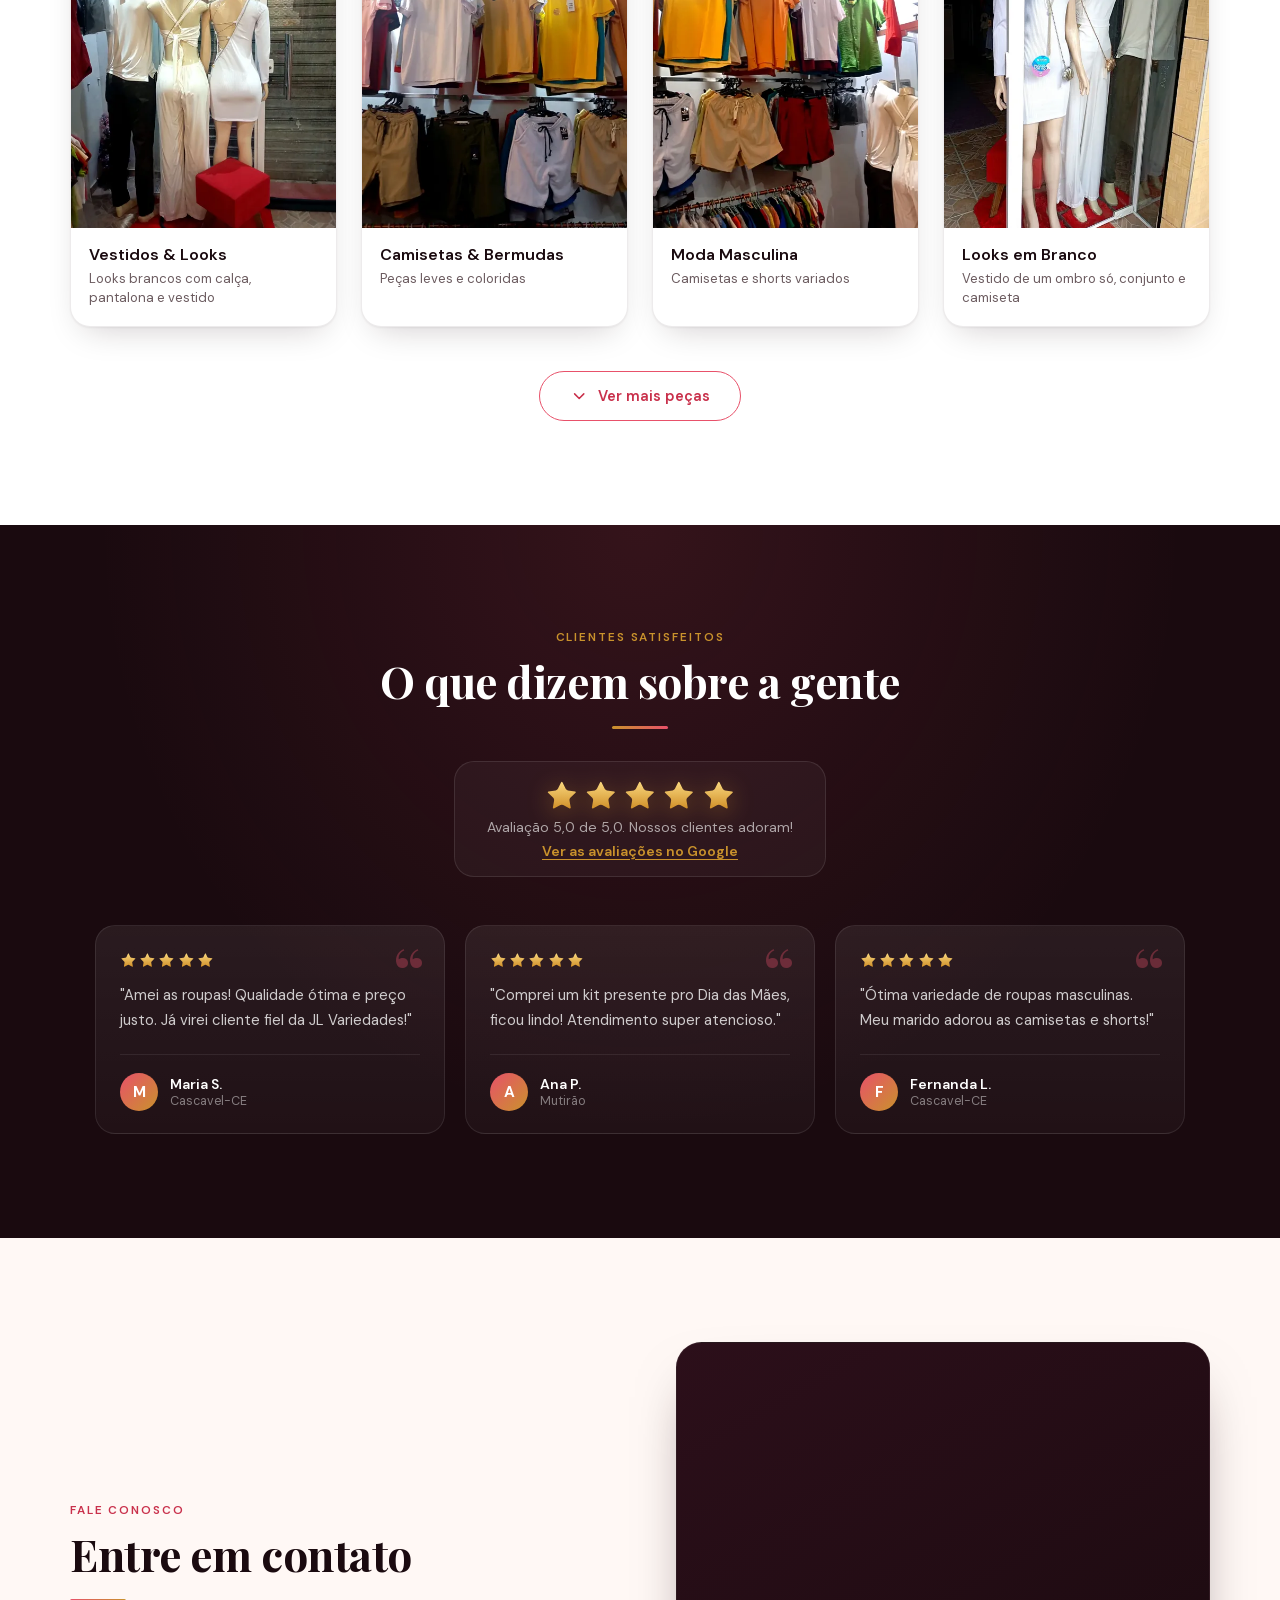
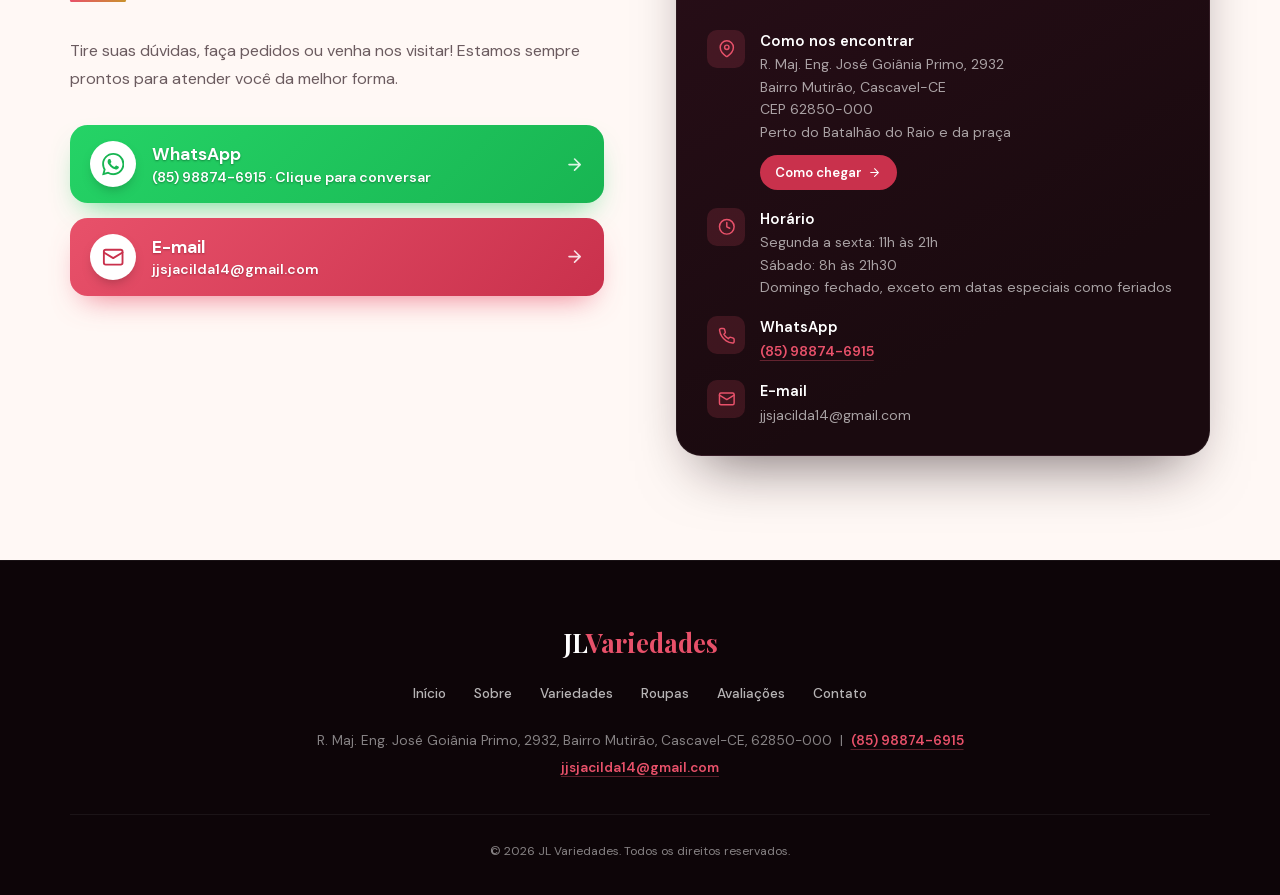
==== commit 1f365104: "Link the store rating to its Google reviews Adds "Ver as avaliações no Google" under the 5,0 rating," ====
--- a/index.html
+++ b/index.html
@@ -704,6 +704,8 @@
     to   { opacity: 1; transform: none; }
   }
   .stars-label { color: rgba(255,255,255,.62); font-size: .88rem; }
+  .stars-link { color: var(--dourado); font-size: .88rem; font-weight: 600; text-decoration: underline; text-underline-offset: 3px; }
+  .stars-link:hover { color: var(--branco); }
   .review-cards { display: flex; flex-wrap: wrap; justify-content: center; gap: 1.25rem; margin-top: 3rem; }
   .review-card { flex: 1 1 260px; max-width: 350px; }
   .review-card {
@@ -1349,6 +1351,7 @@
     <div class="stars-container reveal">
       <div class="stars" role="img" aria-label="5 de 5 estrelas"><svg class="estrela"><use href="#i-estrela"/></svg><svg class="estrela"><use href="#i-estrela"/></svg><svg class="estrela"><use href="#i-estrela"/></svg><svg class="estrela"><use href="#i-estrela"/></svg><svg class="estrela"><use href="#i-estrela"/></svg></div>
       <p class="stars-label">Avaliação 5,0 de 5,0. Nossos clientes adoram!</p>
+      <a class="stars-link" href="https://maps.google.com/?cid=8681089682877155006" target="_blank" rel="noopener">Ver as avaliações no Google</a>
     </div>
     <div class="review-cards reveal" style="--d:.1s">
       <div class="review-card">
